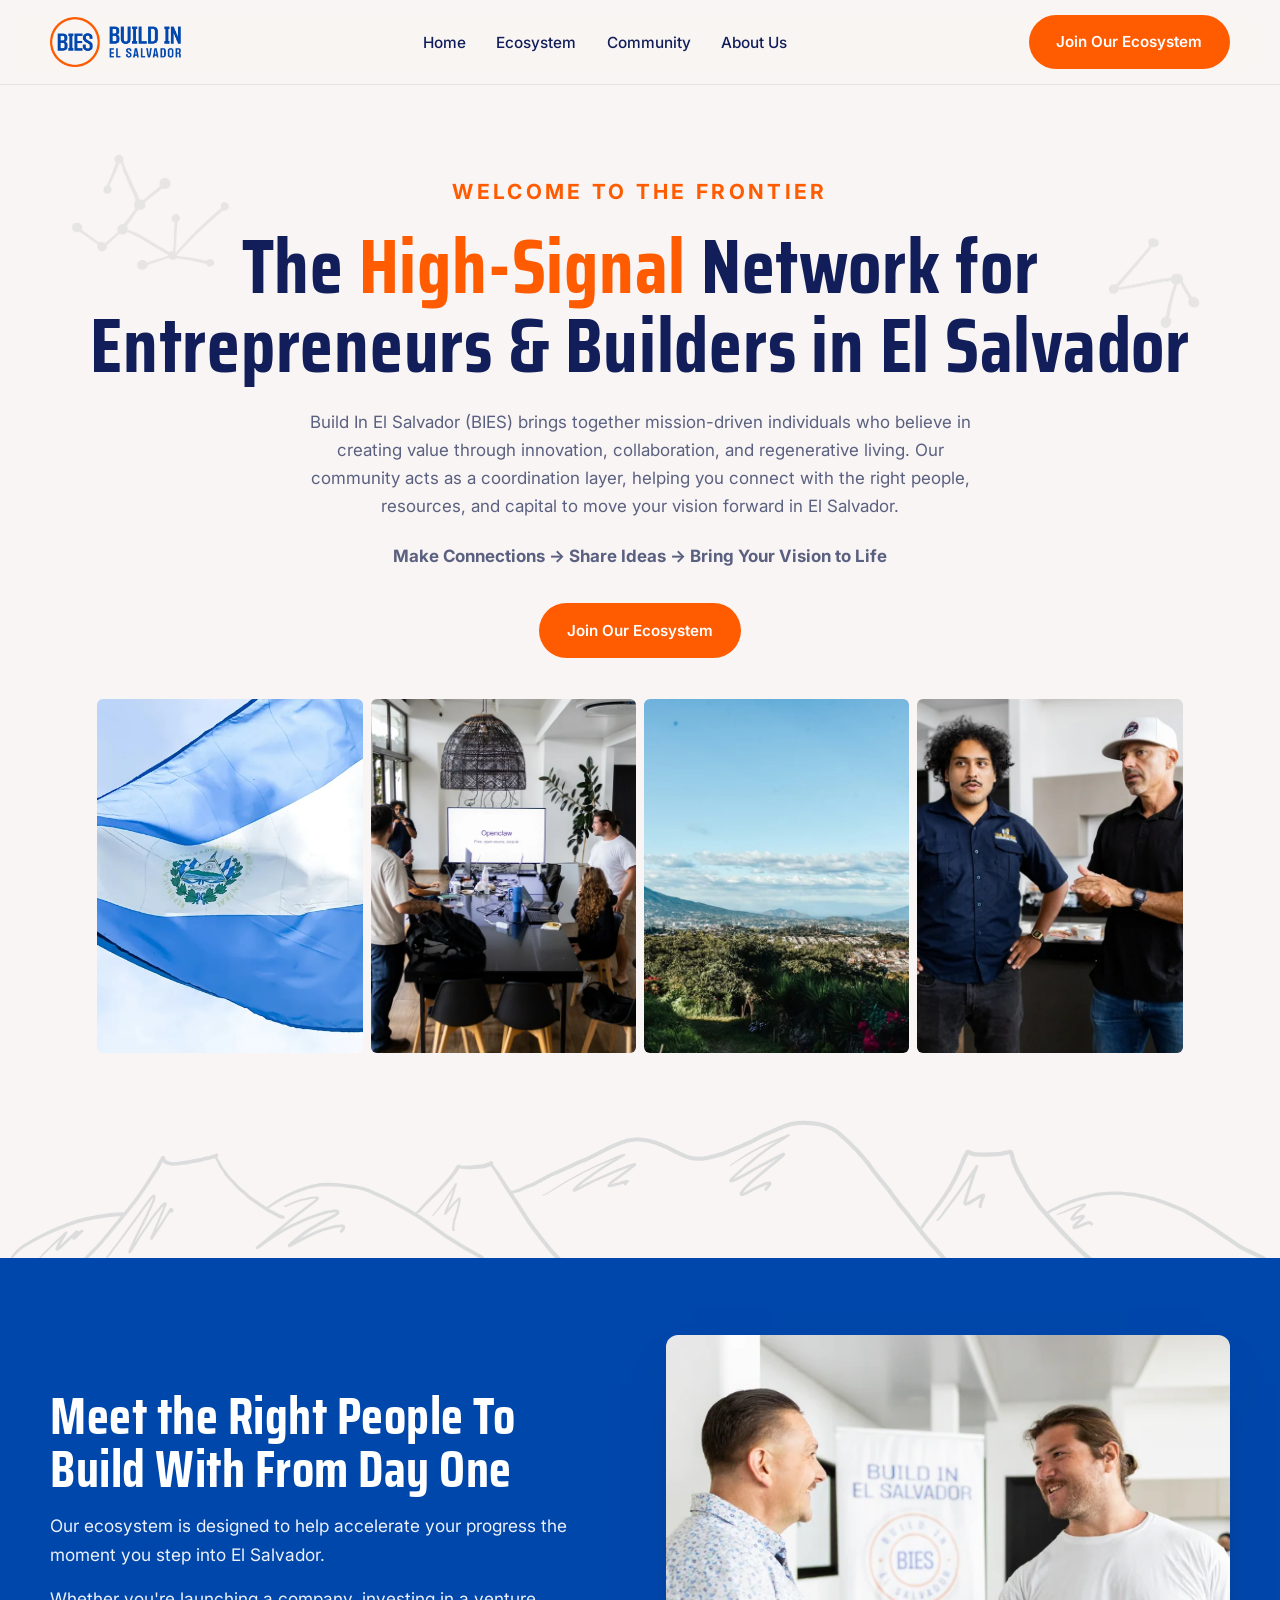
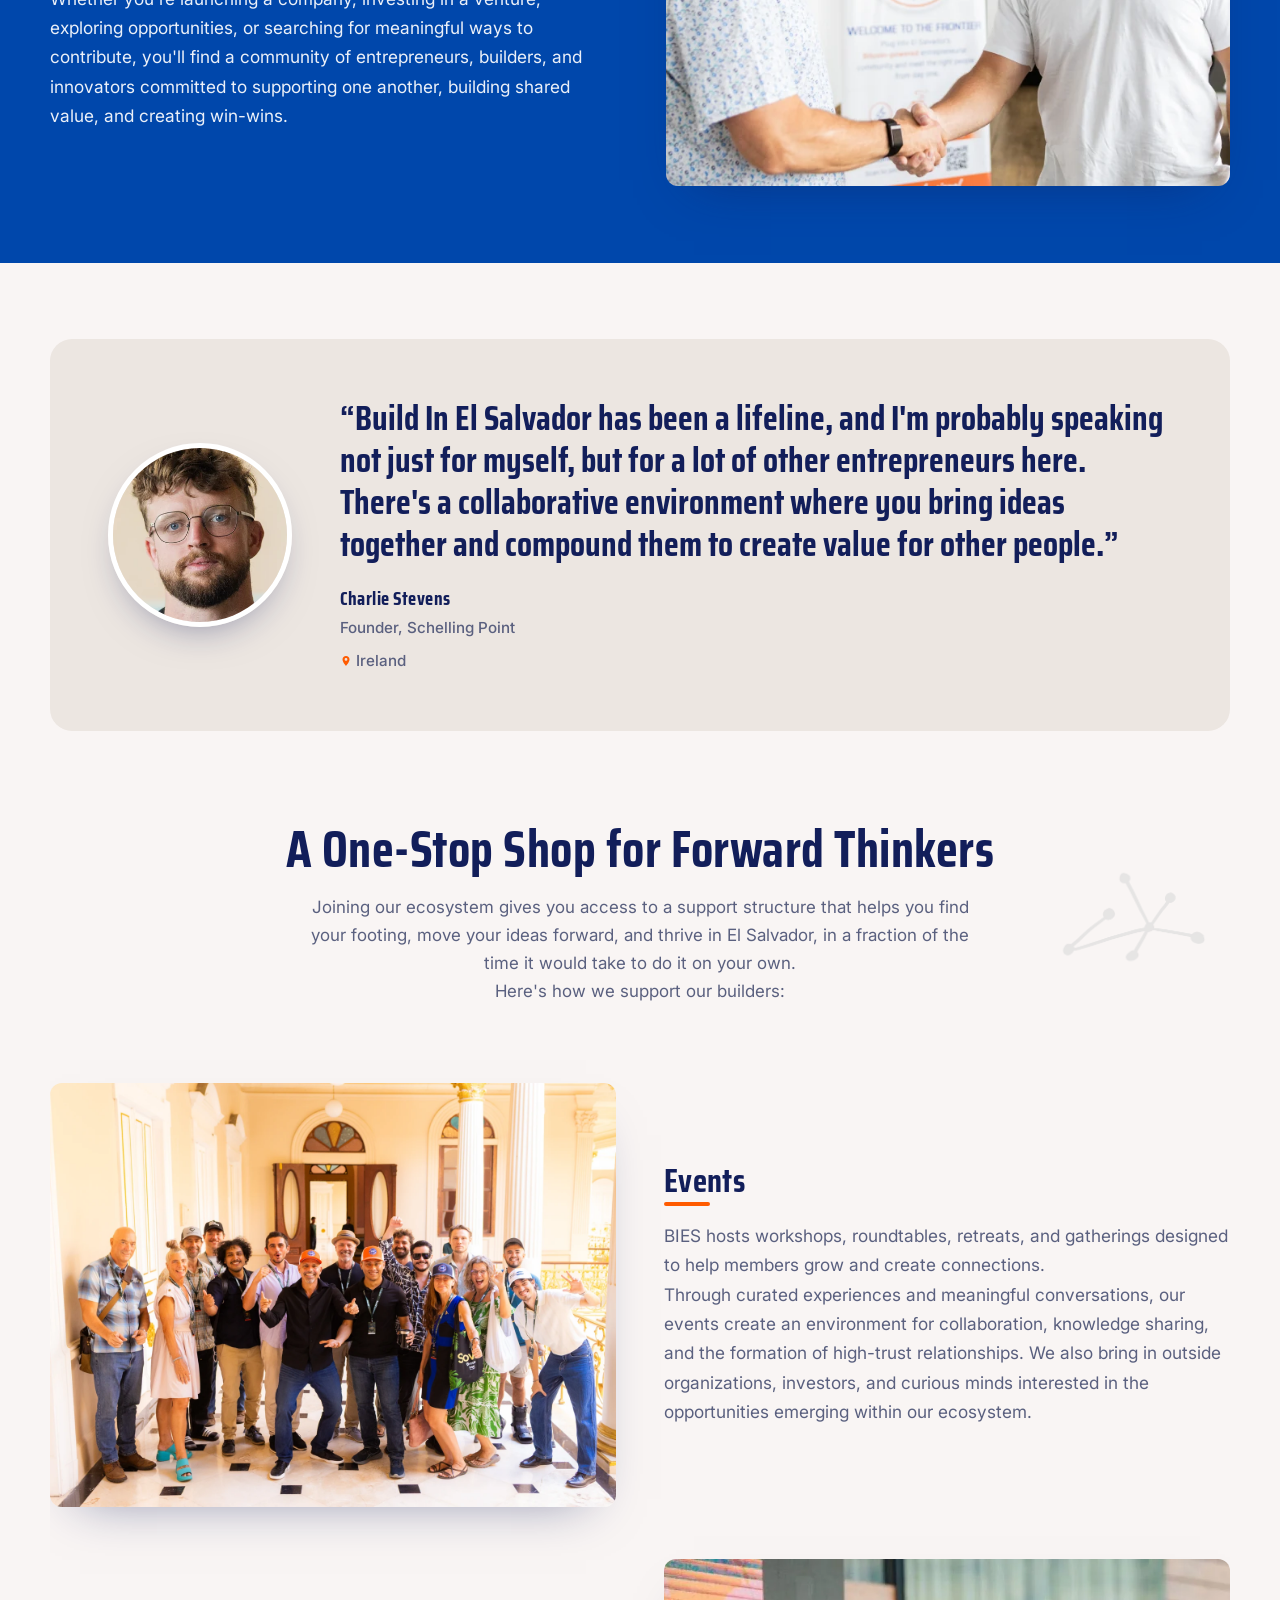
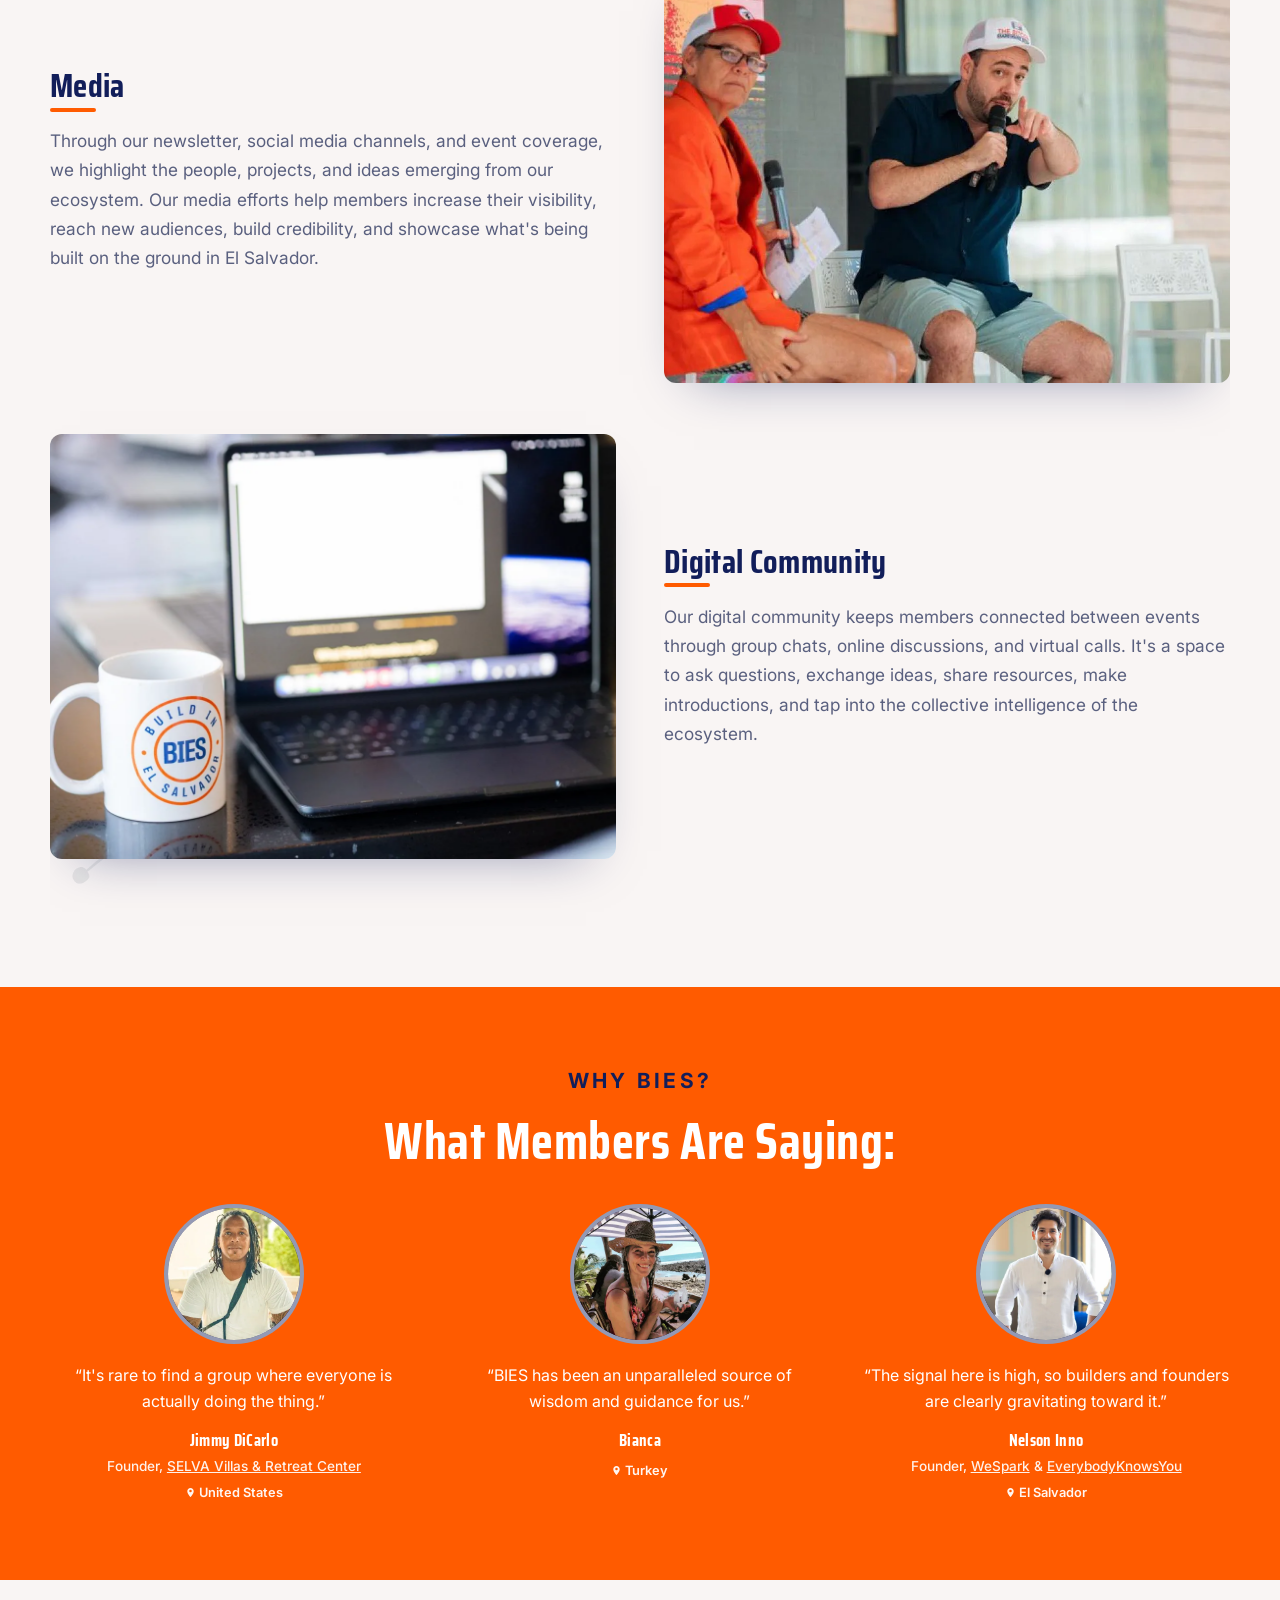
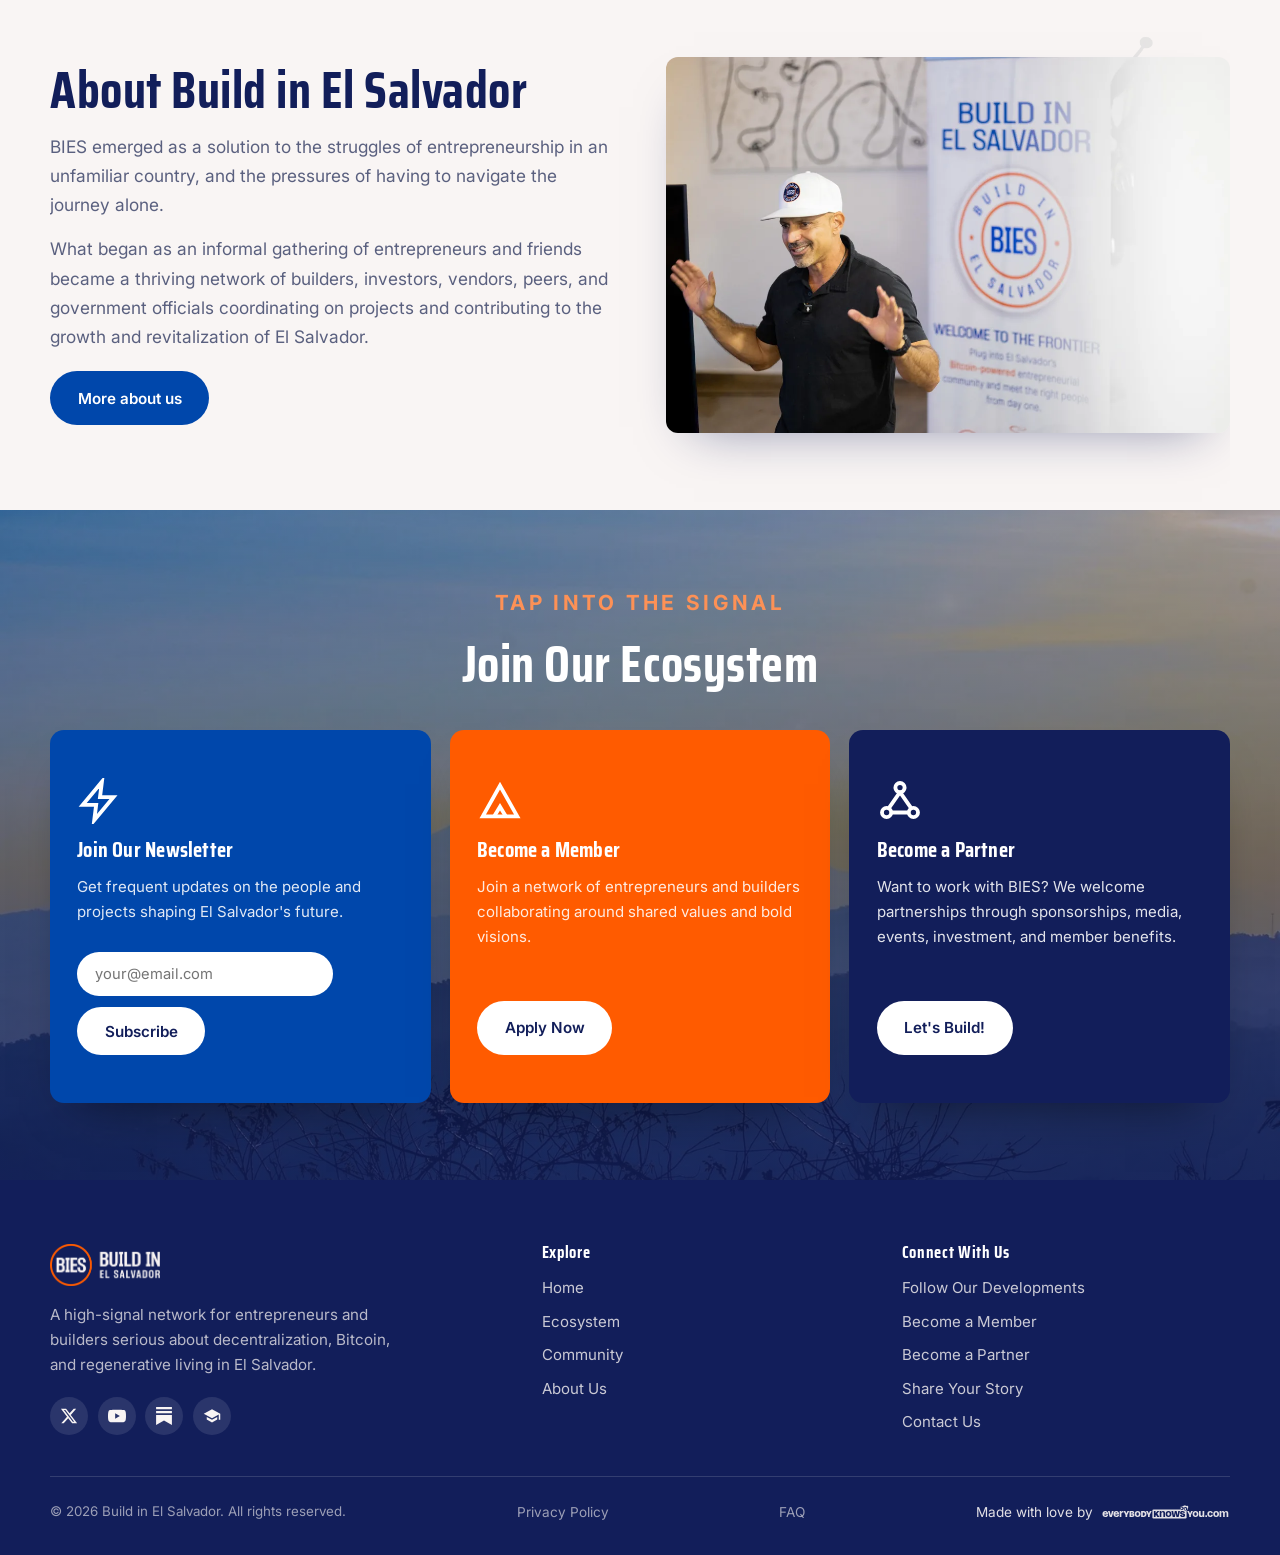
==== index.html @ 03a7ef44 "Home page Events photo -> group.jpg; give membership roundtable its own file and restore events.webp" ====
<!DOCTYPE html>
<html lang="en">
<head>
<meta charset="UTF-8">
<meta name="viewport" content="width=device-width, initial-scale=1.0">
<title>Build in El Salvador | The High-Signal Network for Entrepreneurs &amp; Builders</title>
<meta name="description" content="Looking to build in El Salvador? BIES connects entrepreneurs and builders to the right people, resources, and capital. 220+ members, apply to join.">
<meta name="keywords" content="Build in El Salvador, BIES, El Salvador entrepreneurs, Bitcoin El Salvador, builders network, decentralization, regenerative living, startup community El Salvador, Bitcoin-native network, entrepreneur community">

<link rel="canonical" href="https://buildinelsalvador.com/">
<link rel="alternate" hreflang="en" href="https://buildinelsalvador.com/">
<link rel="alternate" hreflang="x-default" href="https://buildinelsalvador.com/">

<meta property="og:title" content="Build in El Salvador | The High-Signal Network for Entrepreneurs &amp; Builders">
<meta property="og:description" content="Looking to build in El Salvador? BIES connects entrepreneurs and builders to the right people, resources, and capital. 220+ members, apply to join.">
<meta property="og:type" content="website">
<meta property="og:url" content="https://buildinelsalvador.com/">
<meta property="og:image" content="https://buildinelsalvador.com/assets/images/social-share/og-home.jpg">
<meta property="og:image:width" content="1200">
<meta property="og:image:height" content="630">
<meta property="og:site_name" content="Build in El Salvador">
<meta property="og:locale" content="en_US">

<meta name="twitter:card" content="summary_large_image">
<meta name="twitter:title" content="Build in El Salvador | The High-Signal Network for Entrepreneurs &amp; Builders">
<meta name="twitter:description" content="Looking to build in El Salvador? BIES connects entrepreneurs and builders to the right people, resources, and capital. 220+ members, apply to join.">
<meta name="twitter:image" content="https://buildinelsalvador.com/assets/images/social-share/og-home.jpg">

<meta name="robots" content="index, follow, max-image-preview:large, max-snippet:-1, max-video-preview:-1">
<meta name="author" content="Build in El Salvador">
<meta name="theme-color" content="#0047AB">
<meta name="geo.region" content="SV">
<meta name="geo.placename" content="El Salvador">
<meta http-equiv="content-language" content="en">

<link rel="icon" href="/favicon.ico?v=2" sizes="any">
<link rel="icon" type="image/png" sizes="32x32" href="/favicon-32x32.png?v=2">
<link rel="icon" type="image/png" sizes="16x16" href="/favicon-16x16.png?v=2">
<link rel="apple-touch-icon" sizes="180x180" href="/apple-touch-icon.png?v=2">
<link rel="manifest" href="/site.webmanifest?v=2">
<link rel="alternate" type="text/plain" title="llms.txt" href="https://buildinelsalvador.com/llms.txt">

<link rel="preconnect" href="https://fonts.googleapis.com">
<link rel="preconnect" href="https://fonts.gstatic.com" crossorigin>
<link rel="preload" as="style" href="https://fonts.googleapis.com/css2?family=Saira+Condensed:wght@500;600;700&family=Inter:wght@400;500;600;700&display=swap">
<link rel="stylesheet" href="https://fonts.googleapis.com/css2?family=Saira+Condensed:wght@500;600;700&family=Inter:wght@400;500;600;700&display=swap" media="print" onload="this.media='all'">
<noscript><link rel="stylesheet" href="https://fonts.googleapis.com/css2?family=Saira+Condensed:wght@500;600;700&family=Inter:wght@400;500;600;700&display=swap"></noscript>

<link rel="stylesheet" href="assets/css/tokens.css?v=75f3a159">
<link rel="stylesheet" href="assets/css/styles.css?v=75f3a159">
<script type="application/ld+json">{
  "@context": "https://schema.org",
  "@graph": [
    {
      "@type": "Organization",
      "@id": "https://buildinelsalvador.com/#org",
      "name": "Build in El Salvador",
      "alternateName": [
        "BIES"
      ],
      "url": "https://buildinelsalvador.com/",
      "logo": "https://buildinelsalvador.com/assets/images/logos/logo-lockup.webp",
      "image": "https://buildinelsalvador.com/assets/images/social-share/og-home.jpg",
      "slogan": "The high-signal network for entrepreneurs and builders in El Salvador.",
      "description": "Build in El Salvador (BIES), which stands for Building In El Salvador, is a high-signal network and coordination layer that connects entrepreneurs and builders to the right people, resources, and capital so they can take action and move their vision forward from day one in El Salvador. BIES is built for mission-driven entrepreneurs.",
      "foundingDate": "2023",
      "areaServed": [
        "SV"
      ],
      "knowsLanguage": [
        "en"
      ],
      "knowsAbout": [
        "Entrepreneurship",
        "Bitcoin",
        "Decentralization",
        "Regenerative living",
        "Community building",
        "El Salvador"
      ],
      "email": "info@buildinelsalvador.com",
      "founder": {
        "@type": "Person",
        "name": "Michael Ruiz"
      },
      "address": {
        "@type": "PostalAddress",
        "addressCountry": "SV"
      },
      "makesOffer": {
        "@type": "Offer",
        "priceCurrency": "USD",
        "price": "100",
        "url": "https://calendly.com/sovmindset/new-meeting",
        "itemOffered": {
          "@type": "Service",
          "name": "El Salvador business and investment consultancy call",
          "description": "Personalized guidance on doing business, investing, or building in El Salvador, via Zoom or WhatsApp."
        }
      },
      "hasOfferCatalog": {
        "@id": "https://buildinelsalvador.com/#catalog"
      },
      "sameAs": [
        "https://x.com/BuildInES",
        "https://www.youtube.com/@Buildinelsalvador",
        "https://buildinelsalvador.substack.com/",
        "https://www.skool.com/build-in-el-salvador-2170/about",
        "https://app.buildinelsalvador.com/"
      ]
    },
    {
      "@type": [
        "ProfessionalService",
        "LocalBusiness"
      ],
      "@id": "https://buildinelsalvador.com/#service",
      "name": "Build in El Salvador",
      "parentOrganization": {
        "@id": "https://buildinelsalvador.com/#org"
      },
      "description": "A high-signal network and coordination layer for entrepreneurs and builders in El Salvador, connecting members to the people, resources, and capital they need to move their projects forward.",
      "url": "https://buildinelsalvador.com/",
      "image": "https://buildinelsalvador.com/assets/images/social-share/og-home.jpg",
      "logo": "https://buildinelsalvador.com/assets/images/logos/logo-lockup.webp",
      "email": "info@buildinelsalvador.com",
      "address": {
        "@type": "PostalAddress",
        "addressCountry": "SV"
      },
      "areaServed": [
        {
          "@type": "Country",
          "name": "El Salvador"
        }
      ],
      "serviceType": [
        "Entrepreneur network",
        "Community building",
        "Events and workshops",
        "Media and content"
      ],
      "hasOfferCatalog": {
        "@id": "https://buildinelsalvador.com/#catalog"
      }
    },
    {
      "@type": "OfferCatalog",
      "@id": "https://buildinelsalvador.com/#catalog",
      "name": "What BIES offers its members",
      "itemListElement": [
        {
          "@type": "Offer",
          "itemOffered": {
            "@type": "Service",
            "name": "BIES Newsletter",
            "description": "The pulse of the BIES ecosystem: community updates, Builder Spotlight stories, and analysis on what is happening in El Salvador.",
            "provider": {
              "@id": "https://buildinelsalvador.com/#org"
            }
          }
        },
        {
          "@type": "Offer",
          "itemOffered": {
            "@type": "Service",
            "name": "YouTube broadcast",
            "description": "Conversations with the builders, thinkers, and entrepreneurs shaping El Salvador's future.",
            "provider": {
              "@id": "https://buildinelsalvador.com/#org"
            }
          }
        },
        {
          "@type": "Offer",
          "itemOffered": {
            "@type": "Service",
            "name": "Workshops, roundtables, and retreats",
            "description": "In-person events where members meet, exchange ideas, and build high-trust relationships beyond the digital realm.",
            "provider": {
              "@id": "https://buildinelsalvador.com/#org"
            }
          }
        },
        {
          "@type": "Offer",
          "itemOffered": {
            "@type": "Service",
            "name": "Member Chat",
            "description": "A high-signal member chat where builders connect, ask questions, and share first-hand knowledge, on WhatsApp today with self-hosted solutions on the horizon.",
            "provider": {
              "@id": "https://buildinelsalvador.com/#org"
            }
          }
        },
        {
          "@type": "Offer",
          "itemOffered": {
            "@type": "Service",
            "name": "BIES Digital App",
            "description": "The ecosystem custom-built app: a private Nostr relay plus project, events, vendor, and organic farm directories and a bounty board.",
            "provider": {
              "@id": "https://buildinelsalvador.com/#org"
            }
          }
        },
        {
          "@type": "Offer",
          "itemOffered": {
            "@type": "Service",
            "name": "BIES Public Forum",
            "description": "A public forum for long-form discussion and virtual calls, connecting the BIES community in El Salvador with builders abroad.",
            "provider": {
              "@id": "https://buildinelsalvador.com/#org"
            }
          }
        }
      ]
    },
    {
      "@type": "WebSite",
      "@id": "https://buildinelsalvador.com/#website",
      "url": "https://buildinelsalvador.com/",
      "name": "Build in El Salvador",
      "inLanguage": "en",
      "publisher": {
        "@id": "https://buildinelsalvador.com/#org"
      },
      "about": {
        "@id": "https://buildinelsalvador.com/#org"
      }
    }
  ]
}</script>
</head>
<body>
<header class="site-header">
  <nav class="nav wrap" aria-label="Main">
    <a class="brand" href="index.html" aria-label="Build in El Salvador home">
      <img src="assets/images/logos/logo-lockup.webp" alt="Build in El Salvador" width="900" height="343">
    </a>
    <ul class="nav-links"><li><a href="index.html" aria-current="page">Home</a></li><li><a href="membership.html">Ecosystem</a></li><li><a href="stories.html">Community</a></li><li><a href="about.html">About Us</a></li></ul>
    <div class="nav-cta">
      <a class="btn btn-orange" href="#join">Join Our Ecosystem</a>
      <button class="nav-toggle" aria-label="Open menu" aria-expanded="false"><span></span><span></span><span></span></button>
    </div>
  </nav>
</header>

<main>
<section class="hero wrap has-decor reveal">
  <img class="decor hero-volcano" src="assets/images/icons/volcano-landscape.webp" alt="" aria-hidden="true">
  <img class="decor conn conn-a" src="assets/images/icons/connector-1.webp" alt="" aria-hidden="true" style="top:5%;left:1%;width:clamp(120px,14vw,210px)">
  <img class="decor conn conn-b" src="assets/images/icons/connector-4.webp" alt="" aria-hidden="true" style="top:12%;right:1.5%;width:clamp(85px,9vw,140px)">
  <span class="eyebrow">Welcome to the Frontier</span>
  <h1>The <span class="hero-accent">High-Signal</span> Network for Entrepreneurs &amp; Builders in El Salvador</h1>
  <p class="lead">Build In El Salvador (BIES) brings together mission-driven individuals who believe in creating value through innovation, collaboration, and regenerative living. Our community acts as a coordination layer, helping you connect with the right people, resources, and capital to move your vision forward in El Salvador.</p>
  <p class="lead"><strong>Make Connections → Share Ideas → Bring Your Vision to Life</strong></p>
  <div class="cta-row">
    <a class="btn btn-orange" href="#join">Join Our Ecosystem</a>
  </div>
  <div class="photo-strip cols-4">
    <img src="assets/images/hero/strip-flag.webp" alt="The flag of El Salvador" fetchpriority="high">
    <img src="assets/images/hero/strip-meeting.webp" alt="Builders meeting around a table">
    <img src="assets/images/hero/strip-volcano.webp" alt="Volcanic landscape in El Salvador">
    <img src="assets/images/hero/strip-networking.webp" alt="BIES members networking">
  </div>
</section>

<section class="band band-blue">
  <div class="wrap">
  <div class="split media-left reveal">
    <img src="assets/images/gallery/meet-people.webp" alt="Two builders in conversation" loading="lazy">
    <div class="copy">
      <h2>Meet the Right People To Build With From Day One</h2>
      <p>Our ecosystem is designed to help accelerate your progress the moment you step into El Salvador.</p>
      <p>Whether you're launching a company, investing in a venture, exploring opportunities, or searching for meaningful ways to contribute, you'll find a community of entrepreneurs, builders, and innovators committed to supporting one another, building shared value, and creating win-wins.</p>
    </div>
  </div>
  </div>
</section>

<section class="section wrap">
  <figure class="feature-quote reveal">
    <img class="fq-avatar" src="assets/images/testimonials/charlie.webp" alt="Charlie Stevens" loading="lazy">
    <div>
      <blockquote class="fq-quote">&ldquo;Build In El Salvador has been a lifeline, and I'm probably speaking not just for myself, but for a lot of other entrepreneurs here. There's a collaborative environment where you bring ideas together and compound them to create value for other people.&rdquo;</blockquote>
      <div class="fq-who">Charlie Stevens<span>Founder, Schelling Point</span><span class="fq-loc"><svg viewBox="0 0 24 24" width="12" height="12" aria-hidden="true" style="vertical-align:-1px;margin-right:4px;fill:var(--orange)"><path d="M12 2C8 2 5 5 5 9c0 5 7 13 7 13s7-8 7-13c0-4-3-7-7-7zm0 9.5A2.5 2.5 0 1 1 12 6a2.5 2.5 0 0 1 0 5.5z"/></svg>Ireland</span></div>
    </div>
  </figure>
</section>

<section class="section wrap has-decor" style="padding-top:clamp(.5rem,1.5vw,1rem)">
  <img class="decor conn conn-b" src="assets/images/icons/connector-2.webp" alt="" aria-hidden="true" style="top:3%;right:1%;width:clamp(120px,13vw,190px)">
  <img class="decor conn conn-c" src="assets/images/icons/connector-3.webp" alt="" aria-hidden="true" style="bottom:5%;left:1%;width:clamp(90px,10vw,150px)">
  <div class="center" style="max-width:72ch;margin:0 auto clamp(3.5rem,6vw,5rem)">
    <h2 style="margin-bottom:1.1rem">A One-Stop Shop for Forward Thinkers</h2>
    <p class="lead">Joining our ecosystem gives you access to a support structure that helps you find your footing, move your ideas forward, and thrive in El Salvador, in a fraction of the time it would take to do it on your own.</p>
    <p class="lead">Here's how we support our builders:</p>
  </div>
  <div class="feature reveal">
    <img src="assets/images/gallery/group.webp" alt="BIES members together at a gathering in El Salvador" loading="lazy">
    <div class="copy">
      <h3>Events</h3>
      <p>BIES hosts workshops, roundtables, retreats, and gatherings designed to help members grow and create connections.<br>Through curated experiences and meaningful conversations, our events create an environment for collaboration, knowledge sharing, and the formation of high-trust relationships. We also bring in outside organizations, investors, and curious minds interested in the opportunities emerging within our ecosystem.</p>
    </div>
  </div>
  <div class="feature flip reveal">
    <img src="assets/images/gallery/media.webp" alt="BIES members featured in media" loading="lazy">
    <div class="copy">
      <h3>Media</h3>
      <p>Through our newsletter, social media channels, and event coverage, we highlight the people, projects, and ideas emerging from our ecosystem. Our media efforts help members increase their visibility, reach new audiences, build credibility, and showcase what's being built on the ground in El Salvador.</p>
    </div>
  </div>
  <div class="feature reveal">
    <img src="assets/images/gallery/digital-community.webp" alt="A laptop with a BIES mug" loading="lazy">
    <div class="copy">
      <h3>Digital Community</h3>
      <p>Our digital community keeps members connected between events through group chats, online discussions, and virtual calls. It's a space to ask questions, exchange ideas, share resources, make introductions, and tap into the collective intelligence of the ecosystem.</p>
    </div>
  </div>
</section>


<section class="band band-orange testimonials">
  <div class="wrap center">
    <span class="eyebrow on-blue">Why BIES?</span>
    <h2>What Members Are Saying:</h2>
    <div class="grid3">
        <figure class="tcard reveal">
          <img class="avatar" src="assets/images/testimonials/jimmy.webp" alt="Jimmy DiCarlo" loading="lazy" width="140" height="140">
          <blockquote><p>&ldquo;It's rare to find a group where everyone is actually doing the thing.&rdquo;</p></blockquote>
          <figcaption class="who"><b>Jimmy DiCarlo</b><span>Founder, <a href="https://www.instagram.com/escapetoselva/" target="_blank" rel="noopener">SELVA Villas &amp; Retreat Center</a></span><span class="loc"><svg viewBox="0 0 24 24" width="11" height="11" aria-hidden="true" style="vertical-align:-1px;margin-right:3px;fill:currentColor"><path d="M12 2C8 2 5 5 5 9c0 5 7 13 7 13s7-8 7-13c0-4-3-7-7-7zm0 9.5A2.5 2.5 0 1 1 12 6a2.5 2.5 0 0 1 0 5.5z"/></svg>United States</span></figcaption>
        </figure>
        <figure class="tcard reveal">
          <img class="avatar" src="assets/images/testimonials/bianca.webp" alt="Bianca" loading="lazy" width="140" height="140">
          <blockquote><p>&ldquo;BIES has been an unparalleled source of wisdom and guidance for us.&rdquo;</p></blockquote>
          <figcaption class="who"><b>Bianca</b><span class="loc"><svg viewBox="0 0 24 24" width="11" height="11" aria-hidden="true" style="vertical-align:-1px;margin-right:3px;fill:currentColor"><path d="M12 2C8 2 5 5 5 9c0 5 7 13 7 13s7-8 7-13c0-4-3-7-7-7zm0 9.5A2.5 2.5 0 1 1 12 6a2.5 2.5 0 0 1 0 5.5z"/></svg>Turkey</span></figcaption>
        </figure>
        <figure class="tcard reveal">
          <img class="avatar" src="assets/images/testimonials/nelson.webp" alt="Nelson Inno" loading="lazy" width="140" height="140">
          <blockquote><p>&ldquo;The signal here is high, so builders and founders are clearly gravitating toward it.&rdquo;</p></blockquote>
          <figcaption class="who"><b>Nelson Inno</b><span>Founder, <a href="https://wespark.io" target="_blank" rel="noopener">WeSpark</a> &amp; <a href="https://everybodyknowsyou.com" target="_blank" rel="noopener">EverybodyKnowsYou</a></span><span class="loc"><svg viewBox="0 0 24 24" width="11" height="11" aria-hidden="true" style="vertical-align:-1px;margin-right:3px;fill:currentColor"><path d="M12 2C8 2 5 5 5 9c0 5 7 13 7 13s7-8 7-13c0-4-3-7-7-7zm0 9.5A2.5 2.5 0 1 1 12 6a2.5 2.5 0 0 1 0 5.5z"/></svg>El Salvador</span></figcaption>
        </figure></div>
  </div>
</section>


<section class="section wrap has-decor">
  <img class="decor conn conn-a" src="assets/images/icons/connector-4.webp" alt="" aria-hidden="true" style="top:8%;right:1%;width:clamp(100px,11vw,160px)">
  <div class="split reveal">
    <div class="copy">
      <h2>About Build in El Salvador</h2>
      <p>BIES emerged as a solution to the struggles of entrepreneurship in an unfamiliar country, and the pressures of having to navigate the journey alone.</p>
      <p>What began as an informal gathering of entrepreneurs and friends became a thriving network of builders, investors, vendors, peers, and government officials coordinating on projects and contributing to the growth and revitalization of El Salvador.</p>
      <a class="btn btn-blue" href="about.html" style="margin-top:1.2rem">More about us</a>
    </div>
    <img src="assets/images/gallery/founder-home.webp" alt="A BIES builder presenting" loading="lazy">
  </div>
</section>


<section class="signal" id="join">
  <img class="bg" src="assets/images/hero/cta-bg.webp" alt="Volcano at sunset in El Salvador" loading="lazy">
  <div class="inner wrap">
    <span class="eyebrow on-navy">Tap Into the Signal</span>
    <h2>Join Our Ecosystem</h2>
    <div class="cards">
      <div class="scard blue reveal">
        <svg class="ico" viewBox="0 0 24 24" fill="none" stroke="#fff" stroke-width="2" aria-hidden="true"><path d="M13 2 3 14h7l-1 8 10-12h-7l1-8z"/></svg>
        <h3>Join Our Newsletter</h3>
        <p>Get frequent updates on the people and projects shaping El Salvador's future.</p>
        <form class="sub-form" action="https://buildinelsalvador.substack.com/subscribe" method="get" target="_blank" rel="noopener">
          <input type="email" name="email" placeholder="your@email.com" aria-label="Email address" required>
          <button class="btn btn-white" type="submit">Subscribe</button>
        </form>
      </div>
      <div class="scard orange reveal">
        <svg class="ico" viewBox="0 0 24 24" fill="none" stroke="#fff" stroke-width="2" aria-hidden="true"><path d="M3 20 12 4l9 16z"/><path d="M9 20l3-5 3 5"/></svg>
        <h3>Become a Member</h3>
        <p>Join a network of entrepreneurs and builders collaborating around shared values and bold visions.</p>
        <a class="btn btn-white" href="https://tally.so/r/A7O71l" target="_blank" rel="noopener">Apply Now</a>
      </div>
      <div class="scard navy reveal">
        <svg class="ico" viewBox="0 0 24 24" fill="none" stroke="#fff" stroke-width="2" aria-hidden="true"><circle cx="12" cy="5" r="2.4"/><circle cx="5" cy="18" r="2.4"/><circle cx="19" cy="18" r="2.4"/><path d="M12 7.4 6 16M12 7.4 18 16M7.2 18h9.6"/></svg>
        <h3>Become a Partner</h3>
        <p>Want to work with BIES? We welcome partnerships through sponsorships, media, events, investment, and member benefits.</p>
        <a class="btn btn-white" href="https://tally.so/r/vGvXGl" target="_blank" rel="noopener">Let's Build!</a>
      </div>
    </div>
  </div>
</section>

</main>

<footer class="site-footer">
  <div class="wrap">
    <div class="footer-top">
      <div class="fcol">
        <img class="flogo" src="assets/images/logos/logo-lockup-light.webp" alt="Build in El Salvador" width="900" height="343">
        <p>A high-signal network for entrepreneurs and builders serious about decentralization, Bitcoin, and regenerative living in El Salvador.</p>
        <div class="fsocials">
          <a href="https://x.com/BuildInES" target="_blank" rel="noopener" aria-label="X (Twitter)"><svg viewBox="0 0 24 24" fill="currentColor" aria-hidden="true"><path d="M18.244 2.25h3.308l-7.227 8.26 8.502 11.24h-6.66l-5.214-6.817L4.99 21.75H1.68l7.73-8.835L1.254 2.25H8.08l4.713 6.231 5.45-6.231zm-1.161 17.52h1.833L7.084 4.126H5.117z"/></svg></a>
          <a href="https://www.youtube.com/@Buildinelsalvador" target="_blank" rel="noopener" aria-label="YouTube"><svg viewBox="0 0 24 24" fill="currentColor" aria-hidden="true"><path d="M23.498 6.186a3.016 3.016 0 0 0-2.122-2.136C19.505 3.545 12 3.545 12 3.545s-7.505 0-9.377.505A3.017 3.017 0 0 0 .502 6.186C0 8.07 0 12 0 12s0 3.93.502 5.814a3.016 3.016 0 0 0 2.122 2.136c1.871.505 9.376.505 9.376.505s7.505 0 9.377-.505a3.015 3.015 0 0 0 2.122-2.136C24 15.93 24 12 24 12s0-3.93-.502-5.814zM9.545 15.568V8.432L15.818 12l-6.273 3.568z"/></svg></a>
          <a href="https://buildinelsalvador.substack.com/" target="_blank" rel="noopener" aria-label="Substack"><svg viewBox="0 0 24 24" fill="currentColor" aria-hidden="true"><path d="M22.539 8.242H1.46V5.406h21.08v2.836zM1.46 10.812V24L12 18.11 22.54 24V10.812H1.46zM22.54 0H1.46v2.836h21.08V0z"/></svg></a>
          <a href="https://www.skool.com/build-in-el-salvador-2170/about" target="_blank" rel="noopener" aria-label="Skool"><svg viewBox="0 0 24 24" fill="currentColor" aria-hidden="true"><path d="M12 3 1 9l11 6 9-4.91V17h2V9L12 3zM5 13.18v3.5L12 20.5l7-3.82v-3.5l-7 3.82-7-3.82z"/></svg></a>
        </div>
      </div>
      <div class="fcol">
        <h4>Explore</h4>
        <a href="index.html">Home</a>
        <a href="membership.html">Ecosystem</a>
        <a href="stories.html">Community</a>
        <a href="about.html">About Us</a>
      </div>
      <div class="fcol">
        <h4>Connect With Us</h4>
        <a href="https://buildinelsalvador.substack.com/" target="_blank" rel="noopener">Follow Our Developments</a>
        <a href="https://tally.so/r/A7O71l" target="_blank" rel="noopener">Become a Member</a>
        <a href="https://tally.so/r/vGvXGl" target="_blank" rel="noopener">Become a Partner</a>
        <a href="https://tally.so/r/VLBpJJ" target="_blank" rel="noopener">Share Your Story</a>
        <a href="mailto:info@buildinelsalvador.com">Contact Us</a>
      </div>
    </div>
    <div class="footer-bottom">
      <small>&copy; 2026 Build in El Salvador. All rights reserved.</small>
      <a class="fprivacy" href="privacy.html">Privacy Policy</a>
      <a class="fprivacy" href="faq.html">FAQ</a>
      <a class="eky-credit" href="https://everybodyknowsyou.com" target="_blank" rel="noopener" aria-label="Made with love by everybodyknowsyou.com">
        <span class="eky-credit__text">Made with love by</span>
        <svg role="img" aria-label="everybodyknowsyou.com" id="Layer_1" data-name="Layer 1" xmlns="http://www.w3.org/2000/svg" viewBox="0 0 1296.95 160.34">
  <defs>
    <style>
            .cls-1 { fill: var(--eky-bg, #ffffff); }
      .cls-2 { fill: var(--eky-fg, currentColor); }
    </style>
  </defs>
  <g>
    <g>
      <g>
        <rect class="cls-2" x="515.16" y="55.21" width="342.62" height="90.52" rx="12" ry="12"/>
        <path class="cls-1" d="M530.13,71.12h16.6v15.46l-.24,6.96h.32l3.32-4.61,15.14-17.81h19.83l-22.02,25.02,22.18,33.68h-19.92l-13.76-20.73-4.86,5.34v15.38h-16.6v-58.69Z"/>
        <path class="cls-1" d="M604.13,71.12v8.01h.32c4.53-6.23,10.53-9.23,18.54-9.23,12.47,0,18.94,7.29,18.94,22.02v37.89h-16.6v-35.3c0-7.69-2.75-10.85-8.58-10.85-7.21,0-11.82,4.7-11.82,12.14v34h-16.6v-58.69h15.79Z"/>
        <path class="cls-1" d="M647.37,100.43c0-17.57,11.09-30.52,29.31-30.52s29.31,12.95,29.31,30.52-11.09,30.6-29.31,30.6-29.31-13.03-29.31-30.6ZM688.66,100.43c0-9.8-3.81-17.16-11.98-17.16s-11.98,7.37-11.98,17.16,3.81,17.24,11.98,17.24,11.98-7.45,11.98-17.24Z"/>
        <path class="cls-1" d="M705.66,71.12h17.57l6.64,35.62c.41,2.02.73,4.86,1.14,6.88h.32l1.21-6.88,6.88-35.62h18.54l7.45,35.62,1.29,6.88h.32l1.05-6.88,5.99-35.62h17.24l-13.28,58.69h-21.53l-6.64-32.38-1.29-6.88h-.32l-1.21,6.88-6.56,32.38h-21.45l-13.36-58.69Z"/>
        <path class="cls-1" d="M791.81,110.79l17-.08c.57,4.78,3.72,7.53,9.31,7.53,4.61,0,7.85-1.7,7.85-5.26,0-2.67-1.78-4.37-5.59-5.26l-14.09-3.24c-8.98-2.02-13.84-7.77-13.84-16.27,0-11.5,8.99-18.3,24.69-18.3,14.65,0,23.56,6.96,23.8,18.05h-17c-.49-3.32-2.67-5.67-7.69-5.67-4.37,0-7.21,1.54-7.21,4.61,0,2.43,1.7,3.81,5.59,4.7l14.09,3.24c9.23,2.1,14.09,8.18,14.09,16.84,0,12.71-10.28,19.35-24.77,19.35-16.19,0-25.99-7.77-26.23-20.24Z"/>
      </g>
      <g>
        <path class="cls-2" d="M918.06,100.39c0-17.57,11.09-30.52,29.31-30.52s29.31,12.95,29.31,30.52-11.09,30.6-29.31,30.6-29.31-13.03-29.31-30.6ZM959.34,100.39c0-9.8-3.81-17.16-11.98-17.16s-11.98,7.37-11.98,17.16,3.81,17.24,11.98,17.24,11.98-7.45,11.98-17.24Z"/>
        <path class="cls-2" d="M1018.85,129.78v-7.85h-.32c-4.61,6.15-10.52,9.07-17.89,9.07-11.98,0-18.46-7.29-18.46-21.94v-37.97h16.6v35.38c0,7.69,2.83,10.77,8.18,10.77,6.56,0,11.09-4.61,11.09-12.63v-33.52h16.6v58.69h-15.79Z"/>
        <path class="cls-2" d="M884.01,109.52l-20.4-38.4h17.84l8.26,17.75c.99,2.06,1.9,4.96,2.89,7.02h.33c.91-2.06,1.82-4.96,2.72-7.02l7.85-17.75h17.51l-20.07,38.57v21.31h-16.93v-21.47Z"/>
      </g>
      <g>
        <path class="cls-2" d="M14.66,100.39c0-17.97,10.85-30.52,29.55-30.52s28.01,12.47,27.36,34.41h-39.35c.89,8.91,4.53,14.01,11.66,14.01,5.67,0,9.31-3,10.44-8.5h16.76c-2.19,13.28-12.31,21.21-26.88,21.21-18.7,0-29.55-12.63-29.55-30.6ZM54.58,92.54c-1.05-6.56-4.78-9.96-10.36-9.96s-9.8,3.64-11.42,9.96h21.78Z"/>
        <path class="cls-2" d="M69.8,71.09h17.49l9.47,35.62c.57,2.02,1.05,4.86,1.62,6.88h.32l1.54-6.88,8.99-35.62h17.16l-17.81,58.69h-21.13l-17.65-58.69Z"/>
        <path class="cls-2" d="M124.69,100.39c0-17.97,10.85-30.52,29.55-30.52s28.01,12.47,27.36,34.41h-39.35c.89,8.91,4.53,14.01,11.66,14.01,5.67,0,9.31-3,10.44-8.5h16.76c-2.19,13.28-12.31,21.21-26.88,21.21-18.7,0-29.55-12.63-29.55-30.6ZM164.61,92.54c-1.05-6.56-4.78-9.96-10.36-9.96s-9.8,3.64-11.42,9.96h21.78Z"/>
        <path class="cls-2" d="M187.44,71.09h15.46v9.47h.32c3.64-7.37,8.74-10.69,15.71-10.69,1.86,0,3.56.24,5.1.81v15.79h-.32c-1.7-.49-3.24-.73-5.18-.73-9.15,0-14.49,5.42-14.49,16.11v27.93h-16.6v-58.69Z"/>
        <path class="cls-2" d="M285.57,71.09h26.15c13.52,0,20.97,5.42,20.97,14.82,0,6.15-3.08,10.36-9.96,12.39v.32c8.02,1.46,12.23,6.23,12.23,13.84,0,10.52-8.42,17.33-21.7,17.33h-27.69v-58.69ZM316.66,88.82c0-3.64-2.02-5.18-6.56-5.18h-7.93v10.77h7.93c4.37,0,6.56-1.86,6.56-5.59ZM318.6,111.24c0-3.81-2.27-5.99-6.88-5.99h-9.55v11.98h9.63c4.45,0,6.8-2.19,6.8-5.99Z"/>
        <path class="cls-2" d="M337.95,100.39c0-17.57,11.09-30.52,29.31-30.52s29.31,12.95,29.31,30.52-11.09,30.6-29.31,30.6-29.31-13.03-29.31-30.6ZM379.24,100.39c0-9.8-3.8-17.16-11.98-17.16s-11.98,7.37-11.98,17.16,3.8,17.24,11.98,17.24,11.98-7.45,11.98-17.24Z"/>
        <path class="cls-2" d="M402.08,71.09h24.13c18.62,0,29.63,10.36,29.63,29.31s-11.01,29.39-29.63,29.39h-24.13v-58.69ZM438.99,100.39c0-10.77-5.83-16.19-13.36-16.19h-6.96v32.46h6.96c7.53,0,13.36-5.51,13.36-16.27Z"/>
        <path class="cls-2" d="M471.04,109.52l-20.4-38.4h17.84l8.26,17.75c.99,2.06,1.9,4.96,2.89,7.02h.33c.91-2.06,1.82-4.96,2.72-7.02l7.85-17.75h17.51l-20.07,38.57v21.31h-16.93v-21.47Z"/>
        <path class="cls-2" d="M245.89,109.52l-20.4-38.4h17.84l8.26,17.75c.99,2.06,1.9,4.96,2.89,7.02h.33c.91-2.06,1.82-4.96,2.72-7.02l7.85-17.75h17.51l-20.07,38.57v21.31h-16.93v-21.47Z"/>
      </g>
    </g>
    <g>
      <g>
        <path class="cls-2" d="M837.89,14.05c5.42-1.65,11.14.47,13.85,5.48.39.72,1.1,1.2,1.88,1.34.7.12,1.52-.2,2.16-.74,4.05-3.38,9.74-3.68,14.06-.7,4.24,2.92,5.92,8.22,4.35,13.25l-6.96,22.26c-2.45,8.46-9.67,14.45-18.27,15.02-8.94.6-17.2-4.68-20.36-13.03-.17-.45-.5-.62-.88-.67s-.66.09-.98.46c-5.78,6.49-15.01,8.59-23.07,5.2-7.59-3.19-12.57-10.83-12.37-19.15.21-8.44,5.67-16.24,13.97-18.77l32.61-9.94ZM844.69,65.73c8.85,1.59,17.31-4.28,18.9-13.13,1.59-8.85-4.28-17.31-13.13-18.9-8.85-1.59-17.31,4.28-18.9,13.13s4.28,17.31,13.13,18.9ZM808.72,59.25c8.85,1.59,17.31-4.28,18.9-13.13,1.59-8.85-4.28-17.31-13.13-18.9-8.85-1.59-17.31,4.28-18.9,13.13-1.59,8.85,4.28,17.31,13.13,18.9Z"/>
        <g>
          <path class="cls-1" d="M850.46,33.7c8.85,1.59,14.72,10.06,13.13,18.9-1.59,8.85-10.06,14.72-18.9,13.13-8.85-1.59-14.72-10.06-13.13-18.9s10.06-14.72,18.9-13.13Z"/>
          <path class="cls-1" d="M814.49,27.22c8.85,1.59,14.72,10.06,13.13,18.9-1.59,8.85-10.06,14.72-18.9,13.13-8.85-1.59-14.72-10.06-13.13-18.9,1.59-8.85,10.06-14.72,18.9-13.13Z"/>
        </g>
      </g>
      <g>
        <g>
          <path class="cls-2" d="M847.57,56.91c-.06-.86-.28-1.56-.42-2.47.64.65,1.19,1.16,1.91,1.66,1.12.79,2.71.42,3.44-.7.73-1.11.45-2.64-.68-3.44-.71-.5-1.52-.66-2.4-1.05,1.54-.53,3.13-1,3.41-2.57.17-.93-.14-1.9-.84-2.43-1.03-.79-2.26-.75-3.22.02-.58.46-1.06.91-1.67,1.49.18-.89.4-1.63.45-2.5.09-1.44-1.09-2.58-2.46-2.58s-2.55,1.17-2.48,2.62c.04.85.33,1.53.43,2.46-.47-.54-.95-.89-1.43-1.33-1.13-1.04-2.8-.99-3.77.19-.91,1.1-.66,2.87.58,3.67.72.46,1.49.65,2.34.99-.88.38-1.73.56-2.45,1.09-1.21.89-1.32,2.65-.36,3.69,1.04,1.12,2.62,1.06,3.73.03l1.46-1.34c-.23.92-.51,1.75-.51,2.68,0,1.41,1.2,2.5,2.56,2.45s2.46-1.22,2.37-2.6Z"/>
          <path class="cls-2" d="M847.57,56.91c.09,1.38-1.03,2.55-2.37,2.6s-2.56-1.05-2.56-2.45c0-.94.27-1.76.51-2.68l-1.46,1.34c-1.12,1.03-2.7,1.09-3.73-.03-.96-1.04-.84-2.8.36-3.69.71-.53,1.56-.71,2.45-1.09-.85-.34-1.62-.53-2.34-.99-1.24-.79-1.49-2.57-.58-3.67.97-1.17,2.64-1.23,3.77-.19.48.45.96.79,1.43,1.33-.1-.93-.38-1.61-.43-2.46-.07-1.44,1.07-2.62,2.48-2.62s2.55,1.14,2.46,2.58c-.05.87-.27,1.6-.45,2.5.61-.58,1.09-1.03,1.67-1.49.96-.77,2.19-.81,3.22-.02.7.54,1,1.5.84,2.43-.28,1.57-1.87,2.04-3.41,2.57.88.39,1.69.54,2.4,1.05,1.13.8,1.41,2.33.68,3.44-.73,1.11-2.32,1.48-3.44.7-.72-.5-1.27-1.01-1.91-1.66.14.92.37,1.62.42,2.47Z"/>
        </g>
        <g>
          <path class="cls-2" d="M810.13,50.42c.09-1.04-.23-1.92-.46-2.9.76.65,1.37,1.38,2.24,1.82,1.23.63,2.73.08,3.32-1.08s.21-2.6-.95-3.29c-.73-.43-1.51-.63-2.28-.94.71-.21,1.29-.46,1.92-.73,1.42-.61,1.98-2.23,1.25-3.55s-2.48-1.69-3.67-.79c-.67.5-1.22,1.01-1.84,1.61.23-1.08.58-2.02.43-3.07-.18-1.23-1.33-2.03-2.49-2.01s-2.27.88-2.4,2.1c-.11,1.04.22,1.91.45,2.98-.52-.57-1.04-.93-1.58-1.42-1.11-1-2.86-.89-3.77.32s-.53,2.95.79,3.67c.74.41,1.47.63,2.23.89-.85.33-1.63.52-2.35.98-1.23.78-1.49,2.47-.66,3.57s2.46,1.35,3.58.48c.64-.49,1.17-.96,1.77-1.57-.22,1.07-.56,1.95-.45,2.98.14,1.28,1.29,2.13,2.5,2.11s2.29-.84,2.41-2.17Z"/>
          <path class="cls-2" d="M810.13,50.42c-.12,1.32-1.24,2.14-2.41,2.17s-2.36-.83-2.5-2.11c-.11-1.03.23-1.91.45-2.98-.6.61-1.13,1.08-1.77,1.57-1.12.87-2.73.66-3.58-.48s-.57-2.79.66-3.57c.72-.46,1.5-.64,2.35-.98-.77-.26-1.49-.48-2.23-.89-1.32-.73-1.68-2.5-.79-3.67s2.66-1.32,3.77-.32c.54.49,1.06.85,1.58,1.42-.23-1.07-.56-1.94-.45-2.98.13-1.22,1.24-2.08,2.4-2.1s2.31.78,2.49,2.01c.15,1.05-.2,1.99-.43,3.07.62-.6,1.17-1.1,1.84-1.61,1.2-.9,2.97-.5,3.67.79s.17,2.93-1.25,3.55c-.63.27-1.21.52-1.92.73.77.32,1.55.51,2.28.94,1.16.68,1.53,2.13.95,3.29s-2.09,1.71-3.32,1.08c-.87-.44-1.48-1.17-2.24-1.82.23.98.55,1.86.46,2.9Z"/>
        </g>
      </g>
    </g>
  </g>
  <g fill="var(--eky-fg, currentColor)">
    <path d="M1046.08,112.99h15.96v16.61h-15.96v-16.61Z"/>
    <path d="M1065.91,100.33c0-17.49,11.29-30.39,29.1-30.39,13.79,0,25.15,8.06,26.36,22.41h-16.85c-.56-5.8-4.03-9.11-9.43-9.11-8.06,0-11.93,7.42-11.93,17.09s3.79,17.17,11.85,17.17c5.4,0,8.95-3.3,9.67-9.67h16.85c-1.13,14.91-12.66,22.97-26.52,22.97-18.14,0-29.1-12.98-29.1-30.47Z"/>
    <path d="M1124.75,100.33c0-17.49,11.04-30.39,29.18-30.39s29.18,12.9,29.18,30.39-11.04,30.47-29.18,30.47-29.18-12.98-29.18-30.47ZM1165.86,100.33c0-9.75-3.79-17.09-11.93-17.09s-11.93,7.33-11.93,17.09,3.79,17.17,11.93,17.17,11.93-7.42,11.93-17.17Z"/>
    <path d="M1204.31,71.15v7.98h.32c4.43-5.97,10.64-9.19,17.9-9.19s12.41,3.14,15.4,9.19h.32c4.92-6.21,10.72-9.19,17.9-9.19,12.58,0,19.27,8.71,19.27,22.81v36.84h-16.53v-34.26c0-7.66-2.34-11.69-8.06-11.69-6.53,0-10.56,5-10.56,12.9v33.05h-16.53v-34.34c0-7.58-2.42-11.61-8.14-11.61-6.61,0-10.48,5.24-10.48,12.9v33.05h-16.53v-58.44h15.72Z"/>
  </g>
</svg>
      </a>
    </div>
  </div>
  <script src="assets/js/main.js?v=75f3a159" defer></script>
</body>
</html>
---- assets/css/tokens.css ----
/* tokens.css — COLORS + FONTS only. The single source of truth.
   Edit this one file to re-skin the whole site.
   Brand: Build in El Salvador (BIES). Palette + type from the official brand guidelines. */
:root{
  /* ---- Primary brand palette ---- */
  --cobalt:       #0047AB;   /* Cobalt Blue  — primary accent, blue bands, links */
  --orange:       #FF5B00;   /* Blaze Orange — primary accent, buttons, orange bands */
  --snow:         #F9F5F4;   /* Snow         — page background */
  --navy:         #121E5A;   /* Deep Navy    — body text, dark bands, footer */

  /* ---- Orange scale ---- */
  --orange-400:   #FE6B19;
  --orange-300:   #FE7E38;
  --orange-200:   #FD9156;
  --orange-100:   #FCA474;
  --orange-90:    #FCB892;
  --orange-80:    #FBCAB0;
  --orange-70:    #FADBCB;
  --orange-60:    #FAE8E0;

  /* ---- Cobalt scale ---- */
  --blue-100:     #053D97;
  --blue-200:     #093383;
  --blue-300:     #0E286E;

  /* ---- Semantic roles ---- */
  --bg:        var(--snow);
  --ink:       var(--navy);
  --accent:    var(--orange);     /* primary CTA / buttons */
  --accent-2:  var(--cobalt);     /* secondary accent */
  --muted:     #5A607F;           /* secondary text (navy-tinted grey) */
  --surface:   #FFFFFF;           /* cards / panels */
  --line:      #E6E2E0;           /* hairlines */
  --panel:     #ECE6E1;           /* highlighted gray section background */

  /* ---- Footer credit colors (read by the EKY credit logo) ---- */
  --footer-bg: var(--navy);
  --footer-fg: var(--snow);

  /* ---- Fonts ----
     Display: PP Formula Narrow (Bold) is the brand typeface (commercial/licensed).
     Saira Condensed is used here as the closest free Google-Fonts stand-in until the
     licensed PP Formula Narrow files are dropped into /assets/fonts/.
     Body: Inter (matches the brand spec exactly). */
  --font-display: 'Saira Condensed', 'PP Formula Narrow', 'Arial Narrow', system-ui, sans-serif;
  --font-body:    'Inter', system-ui, -apple-system, sans-serif;

  /* ---- Layout ---- */
  --max: 1180px;
}
---- assets/css/styles.css ----
/* styles.css — references tokens.css. No raw hex values here. */

/* ---------- Reset & base ---------- */
*{margin:0;padding:0;box-sizing:border-box}
html{scroll-behavior:smooth;overflow-x:clip}
body{overflow-x:clip}
body{
  font-family:var(--font-body);
  color:var(--ink);
  background:var(--bg);
  line-height:1.65;
  -webkit-font-smoothing:antialiased;
  text-rendering:optimizeLegibility;
}
img{max-width:100%;display:block}
a{color:var(--accent-2);text-decoration:none}
a:hover{text-decoration:underline}

h1,h2,h3,h4{font-family:var(--font-display);line-height:1.04;font-weight:700;letter-spacing:.01em}
h1{font-size:clamp(2.6rem,6vw,4.8rem)}
h2{font-size:clamp(2rem,4vw,3.2rem)}
h3{font-size:clamp(1.3rem,2vw,1.7rem)}

.wrap{width:min(100% - clamp(2.4rem,8vw,6rem), var(--max));margin-inline:auto}
section{position:relative}

/* ---------- Eyebrow / labels ---------- */
.eyebrow{
  font-family:var(--font-body);
  font-weight:700;letter-spacing:.16em;text-transform:uppercase;
  font-size:clamp(1rem,2.2vw,1.3rem);color:var(--orange);
  display:block;margin-bottom:1.1rem;
}
.eyebrow.on-blue,.eyebrow.on-navy{color:var(--orange-200)}
.band-orange .eyebrow{color:var(--navy)}
.band-blue .eyebrow,.band-navy .eyebrow{color:var(--orange-200)}
.center{text-align:center}
.lead{font-size:1.06rem;color:var(--muted);max-width:62ch}
.center .lead{margin-left:auto;margin-right:auto}

/* ---------- Buttons ---------- */
.btn{
  display:inline-block;font-family:var(--font-body);font-weight:600;
  font-size:.95rem;padding:.8rem 1.6rem;border-radius:999px;
  border:2px solid transparent;cursor:pointer;transition:transform .15s ease,box-shadow .2s ease,background .2s ease;
  text-decoration:none;
}
.btn:hover{text-decoration:none;transform:translateY(-2px)}
.btn-orange{background:var(--orange);color:#fff}
.btn-orange:hover{background:var(--orange-400);box-shadow:0 8px 22px -8px rgba(255,91,0,.6)}
.btn-blue{background:var(--cobalt);color:#fff}
.btn-blue:hover{background:var(--blue-100);box-shadow:0 8px 22px -8px rgba(0,71,171,.55)}
.btn-navy{background:var(--navy);color:#fff}
.btn-navy:hover{background:var(--blue-300)}
.btn-ghost{background:transparent;border-color:currentColor;color:var(--navy)}
.btn-ghost:hover{background:var(--navy);color:#fff}
.btn-white{background:#fff;color:var(--navy)}
.btn-white:hover{background:var(--snow)}

/* ---------- Header / nav ---------- */
.site-header{
  position:sticky;top:0;z-index:50;background:rgba(249,245,244,.92);
  backdrop-filter:saturate(140%) blur(8px);border-bottom:1px solid var(--line);
}
.nav{display:flex;align-items:center;justify-content:space-between;gap:1rem;height:84px}
.brand img{height:50px;width:auto}
.nav-links{display:flex;align-items:center;gap:1.9rem;list-style:none}
.nav-links a{color:var(--navy);font-weight:500;font-size:.96rem}
.nav-links a:hover{color:var(--orange);text-decoration:none}
.nav-cta{display:flex;align-items:center;gap:.8rem}
.nav-toggle{display:none;background:none;border:0;cursor:pointer;padding:.4rem}
.nav-toggle span{display:block;width:24px;height:2px;background:var(--navy);margin:5px 0;transition:.25s}

/* ---------- Hero ---------- */
.hero{padding:clamp(3.2rem,7vw,5.6rem) 0 2.4rem;text-align:center}
.hero:has(.hero-volcano){padding-bottom:clamp(7rem,12vw,14rem)}
.hero h1{max-width:none;margin:0 auto .2em}
.hero .lead{margin:1.4rem auto 0}
.hero .cta-row{margin-top:2rem;display:flex;gap:.9rem;justify-content:center;flex-wrap:wrap}
.hero-accent{color:var(--orange)}

/* ---------- Photo strip ---------- */
.photo-strip{display:grid;grid-template-columns:repeat(5,1fr);gap:.5rem;margin-top:2.6rem;margin-bottom:clamp(2rem,4vw,3.5rem);max-width:92%;margin-left:auto;margin-right:auto}
.photo-strip img{aspect-ratio:3/4;object-fit:cover;width:100%;height:100%;border-radius:6px}
.photo-strip.cols-4{grid-template-columns:repeat(4,1fr)}
.photo-strip.cols-3{grid-template-columns:repeat(3,1fr)}

/* ---------- Generic section spacing ---------- */
.section{padding:clamp(3rem,6vw,5rem) 0}
.section-tight{padding:clamp(2rem,4vw,3rem) 0}
.q-tight{padding-top:2rem;padding-bottom:2rem}
@media(min-width:681px){.q-tight{padding-top:.6rem;padding-bottom:.6rem}}
.has-decor{position:relative;overflow:hidden}
.has-decor>*:not(.decor){position:relative;z-index:1}
.decor{position:absolute;pointer-events:none;z-index:0;user-select:none}
.decor-ring{width:clamp(150px,24vw,320px);opacity:.9}
.decor-ring-sm{width:clamp(80px,12vw,160px);opacity:.9}
.decor-blc{bottom:6%;left:0;top:auto;right:auto}
.decor-ico{width:clamp(48px,7vw,84px);opacity:.5}
.decor-tr{top:-46px;right:-56px}
.decor-bl{bottom:-54px;left:-60px}
.decor-tl{top:-34px;left:-46px}
.decor-br{bottom:-44px;right:-54px}
/* ---- Floating connector decorations (white sections only) ---- */
.conn{opacity:.16}
.hero-volcano{left:0;right:0;bottom:1rem;top:auto;width:100%;height:clamp(60px,8vw,100px);object-fit:contain;object-position:bottom;opacity:.25}
.hero.has-decor{overflow:visible}
.hero .hero-volcano{left:50%;right:auto;transform:translateX(-50%);width:100vw;max-width:none;height:auto;bottom:0;object-fit:fill}
.stories-vsec{position:relative;overflow:visible;padding-bottom:clamp(5rem,9vw,9rem)}
.stories-vsec>.masonry{position:relative;z-index:1}
.stories-volcano{position:absolute;left:50%;transform:translateX(-50%);bottom:0;width:100vw;max-width:none;height:auto;opacity:.22;pointer-events:none;z-index:0}
@keyframes connFloatA{0%,100%{transform:translateY(0) rotate(-4deg)}50%{transform:translateY(-16px) rotate(4deg)}}
@keyframes connFloatB{0%,100%{transform:translateY(0) rotate(3deg)}50%{transform:translateY(-12px) rotate(-5deg)}}
@keyframes connFloatC{0%,100%{transform:translateY(-6px) rotate(-2deg)}50%{transform:translateY(10px) rotate(3deg)}}
.conn-a{animation:connFloatA 9s ease-in-out infinite}
.conn-b{animation:connFloatB 11s ease-in-out infinite}
.conn-c{animation:connFloatC 13s ease-in-out infinite}
@media (prefers-reduced-motion:reduce){.conn{animation:none}}

/* ---- Emphasized "big" testimonial (homepage) ---- */
.feature-quote{position:relative;background:var(--panel);border-radius:22px;padding:clamp(2rem,5vw,3.6rem);display:grid;grid-template-columns:auto 1fr;gap:clamp(1.5rem,4vw,3rem);align-items:center;text-align:left}
.feature-quote .fq-avatar{width:clamp(110px,16vw,184px);height:clamp(110px,16vw,184px);border-radius:50%;object-fit:cover;border:5px solid #fff;box-shadow:0 16px 40px -20px rgba(18,30,90,.55)}
.feature-quote blockquote{margin:0}
.feature-quote .fq-quote{font-family:var(--font-display);font-weight:700;font-size:clamp(1.4rem,2.7vw,2.2rem);line-height:1.22;color:var(--navy)}
.feature-quote .fq-who{margin-top:1.1rem;font-family:var(--font-display);font-weight:700;font-size:1.2rem;color:var(--navy);letter-spacing:.02em}
.feature-quote .fq-who span{display:block;font-family:var(--font-body);font-weight:500;color:var(--muted);font-size:.95rem;letter-spacing:0}
.feature-quote .fq-tag{position:absolute;top:1.1rem;right:1.3rem;font-size:.7rem;letter-spacing:.14em;text-transform:uppercase;color:var(--orange);font-weight:700}
@media (max-width:680px){.feature-quote{grid-template-columns:1fr;text-align:center}.feature-quote .fq-avatar{margin:0 auto}.feature-quote .fq-tag{position:static;display:block;margin-bottom:.8rem}}
.panel{background:var(--panel);border-radius:22px;padding:clamp(2.2rem,5vw,4rem) clamp(1.4rem,4vw,3rem)}
.steps{display:grid;grid-template-columns:repeat(3,1fr);gap:1.4rem;margin-top:2.2rem;text-align:left}
.soon-tag{display:inline-block;font-family:var(--font-body);font-size:.72rem;letter-spacing:.14em;text-transform:uppercase;font-weight:700;color:var(--orange);border:1.6px solid var(--orange);border-radius:999px;padding:.28rem .85rem;margin-bottom:.8rem}
.value-cards{display:grid;grid-template-columns:repeat(2,1fr);gap:1.4rem;margin-top:1.8rem}
.vcard{background:#fff;border:1px solid var(--line);border-top:4px solid var(--orange);border-radius:16px;padding:clamp(1.5rem,3vw,2.2rem)}
.vcard .vnum{display:block;font-family:var(--font-display);font-weight:700;font-size:clamp(2.8rem,5vw,4rem);color:var(--orange);line-height:1;margin-bottom:.2rem}
.vcard h4{font-size:clamp(1.25rem,2vw,1.6rem);color:var(--navy);margin-bottom:.5rem}
.vcard p{color:var(--muted);font-size:1rem;line-height:1.65}
@media (max-width:760px){.value-cards{grid-template-columns:1fr}}

/* ---------- Split (text + media) ---------- */
.split{display:grid;grid-template-columns:1fr 1fr;gap:clamp(1.6rem,4vw,3.4rem);align-items:center}
.split.media-left{direction:rtl}
.split.media-left>*{direction:ltr}
.split img{width:100%;border-radius:12px;object-fit:cover;box-shadow:0 22px 50px -28px rgba(18,30,90,.5)}
.split .copy p{color:var(--muted);margin-top:.9rem;font-size:1.08rem;line-height:1.7}
.split h2,.split h3{color:var(--navy)}

/* feature rows (Events/Media/etc.) */
.feature{display:grid;grid-template-columns:1fr 1fr;gap:clamp(1.4rem,4vw,3rem);align-items:center;margin:clamp(2rem,4vw,3.2rem) 0}
.feature.flip{direction:rtl}
.feature.flip>*{direction:ltr}
.feature img{width:100%;border-radius:12px;object-fit:cover;aspect-ratio:4/3;box-shadow:0 22px 50px -30px rgba(18,30,90,.5)}
.feature .copy h3{color:var(--navy);font-size:clamp(1.55rem,2.6vw,2.1rem);position:relative;padding-bottom:.5rem;margin-bottom:.2rem}
.feature .copy h3::after{content:"";position:absolute;left:0;bottom:0;width:46px;height:4px;background:var(--orange);border-radius:2px}
.feature .copy p{color:var(--muted);margin-top:.9rem;font-size:1.08rem;line-height:1.7}

/* ---------- Color bands ---------- */
.band{padding:clamp(3rem,6vw,5rem) 0}
.band-orange{background:var(--orange);color:#fff}
.band-blue{background:var(--cobalt);color:#fff}
.band-navy{background:var(--navy);color:#fff}
.band-snow{background:var(--snow)}
.band-white{background:#fff}
.band-gray{background:var(--panel)}
.band-orange h2,.band-blue h2,.band-navy h2{color:#fff}
.band-orange .lead,.band-blue .lead,.band-navy .lead{color:rgba(255,255,255,.9)}
.band-blue h1,.band-navy h1{color:#fff}
.band-blue .split h2,.band-blue .split h3{color:#fff}
.band-blue .split .copy p{color:rgba(255,255,255,.92)}

/* ---------- Testimonials ---------- */
.testimonials .grid3{display:grid;grid-template-columns:repeat(3,1fr);gap:clamp(1.2rem,3vw,2.4rem);margin-top:2.2rem}
.tcard{text-align:center}
.tcard .avatar{width:140px;height:140px;border-radius:50%;margin:0 auto 1.2rem;display:flex;align-items:center;justify-content:center;font-family:var(--font-display);font-weight:700;font-size:3rem;color:#fff;border:4px solid rgba(255,255,255,.55)}
.tcard img.avatar{object-fit:cover;display:block}
.band-snow .tcard img.avatar,.band-white .tcard img.avatar{border-color:rgba(0,71,171,.2)}
.mcard .who img.avatar{object-fit:cover}
.tcard p{font-size:1rem;line-height:1.6}
.tcard .who{margin-top:.8rem;font-weight:700;font-family:var(--font-display);letter-spacing:.02em}
.tcard .who b{display:block;font-family:var(--font-display);font-weight:700;font-size:1.05rem;letter-spacing:.02em}
.tcard .who span{display:block;font-family:var(--font-body);font-weight:500;font-size:.85rem;letter-spacing:0;opacity:.92}
.tcard .who .loc{display:block;margin-top:.3rem;font-size:.8rem;font-weight:600;opacity:.95}
.band-orange .tcard a,.band-blue .tcard a,.band-navy .tcard a{color:#fff;text-decoration:underline}
.feature-quote .fq-loc{display:block;margin-top:.5rem;font-family:var(--font-body);font-weight:600;font-size:.85rem;color:var(--orange)}
.band-orange .avatar{background:var(--navy)}
.band-blue .avatar{background:var(--orange)}
.band-snow .avatar,.band-white .avatar{background:var(--cobalt);border-color:rgba(0,71,171,.18)}
.band-snow .tcard p,.band-white .tcard p{color:var(--muted)}

/* ---------- Quote overlay image ---------- */
.quote-hero{position:relative;border-radius:14px;overflow:hidden;min-height:420px;display:flex;align-items:flex-end}
.quote-hero img{position:absolute;inset:0;width:100%;height:100%;object-fit:cover;object-position:50% 26%}
.quote-hero .q{position:relative;padding:clamp(1.4rem,4vw,2.6rem);color:#fff;font-family:var(--font-display);font-size:clamp(1.4rem,3vw,2.2rem);line-height:1.15;max-width:24ch;text-shadow:0 2px 18px rgba(0,0,0,.5)}
.quote-hero::after{content:"";position:absolute;inset:0;background:linear-gradient(0deg,rgba(18,30,90,.78),rgba(18,30,90,.05) 60%)}
.quote-hero .q{z-index:1}

/* ---------- Stats ---------- */
.stats{display:grid;grid-template-columns:repeat(3,1fr);gap:1.5rem;text-align:center;margin-top:1rem}
.stat .num{font-family:var(--font-display);font-weight:700;font-size:clamp(2.6rem,6vw,4.2rem);color:var(--orange);line-height:1}
.stat .lbl{color:var(--muted);font-size:.95rem;margin-top:.4rem}

/* ---------- Values list ---------- */
.values{display:grid;gap:1.1rem;margin-top:1.6rem}
.value{background:#fff;border:1px solid var(--line);border-radius:12px;padding:1.3rem 1.5rem;border-left:5px solid var(--orange)}
.value h4{font-size:1.12rem;color:var(--navy);margin-bottom:.3rem}
.value p{color:var(--muted);font-size:.97rem}

/* ---------- Bulleted contribution list ---------- */
.chips{display:flex;flex-wrap:wrap;gap:.6rem;margin-top:1.2rem;padding:0;list-style:none}
.chips li{background:var(--orange-60);color:var(--blue-300);font-weight:600;font-size:.9rem;padding:.5rem 1rem;border-radius:999px}

/* ---------- Partners ---------- */
.partners{display:grid;grid-template-columns:1fr 1fr;gap:clamp(1.5rem,4vw,3rem);margin-top:1.6rem}
.partner img{border-radius:12px;aspect-ratio:16/10;object-fit:cover;width:100%}
.partner h3{margin:1rem 0 .4rem;color:var(--navy)}
.partner p{color:var(--muted);font-size:.96rem}

/* ---------- CTA band (Tap Into the Signal) ---------- */
.signal{position:relative;color:#fff;text-align:center;overflow:hidden}
.signal>img.bg{position:absolute;inset:0;width:100%;height:100%;object-fit:cover}
.signal::after{content:"";position:absolute;inset:0;background:linear-gradient(180deg,rgba(18,30,90,.35),rgba(18,30,90,.82))}
.signal .inner{position:relative;z-index:1;padding:clamp(3rem,6vw,5rem) 0}
.signal h2{color:#fff}
.signal .cards{display:grid;grid-template-columns:repeat(3,1fr);gap:1.2rem;margin-top:2.4rem;text-align:left}
.scard{border-radius:14px;padding:3rem 1.7rem;display:flex;flex-direction:column;gap:.9rem;box-shadow:0 24px 50px -30px rgba(0,0,0,.6)}
.scard .ico{width:46px;height:46px}
.scard.blue{background:var(--cobalt)}
.scard.orange{background:var(--orange)}
.scard.navy{background:var(--navy)}
.scard h3{color:#fff;font-size:1.35rem}
.scard p{color:rgba(255,255,255,.88);font-size:.94rem;flex:1}
.scard .btn{align-self:flex-start;margin-top:.4rem}
.sub-form{display:flex;flex-direction:column;align-items:flex-start;gap:.7rem;margin-top:.8rem}
.sub-form input{width:100%;max-width:16rem;box-sizing:border-box;border:0;border-radius:999px;padding:.8rem 1.1rem;font-family:var(--font-body);font-size:.92rem}
.sub-form .btn{align-self:flex-start;margin-top:0}

/* ---------- Member Stories masonry ---------- */
.masonry{columns:3;column-gap:1.2rem;margin-top:2.4rem}
.mcard{break-inside:avoid;margin-bottom:1.2rem;background:#fff;border:1px solid var(--line);border-radius:14px;overflow:hidden;box-shadow:0 18px 40px -32px rgba(18,30,90,.5)}
.mcard img{width:100%;display:block}
.mcard .mcard-video{width:100%;display:block;background:#000}
.mcard .body{padding:1.2rem 1.3rem}
.mcard .body p{color:var(--navy);font-size:1rem;line-height:1.55}
.mcard .who{margin-top:.9rem;display:flex;align-items:center;gap:.7rem}
.mcard .who .avatar{width:88px;height:88px;border-radius:50%;background:var(--cobalt);color:#fff;display:flex;align-items:center;justify-content:center;font-family:var(--font-display);font-weight:700;font-size:1.6rem;flex:0 0 auto}
.mcard.no-quote .body{border-top:5px solid var(--cobalt)}
.mcard .who b{display:block;font-size:.95rem;color:var(--navy)}
.mcard .who span{font-size:.82rem;color:var(--muted)}
.mcard .who .loc{display:block;margin-top:.15rem;font-size:.78rem;font-weight:600;color:var(--navy);letter-spacing:.01em}
.mcard.quote .body{border-top:5px solid var(--orange)}

/* ---------- Privacy / legal ---------- */
.legal{max-width:820px;margin:0 auto}
.legal h2{font-size:1.5rem;color:var(--navy);margin:2.2rem 0 .6rem}
.legal h3{font-size:1.15rem;color:var(--cobalt);margin:1.4rem 0 .4rem}
.legal p,.legal li{color:var(--muted);margin-top:.6rem}
.legal ul{margin:.4rem 0 .4rem 1.2rem}
.legal .updated{color:var(--muted);font-style:italic}

/* ---------- Footer ---------- */
.site-footer{background:var(--navy);color:var(--snow);padding:clamp(3rem,5vw,4rem) 0 2rem}
.footer-top{display:grid;grid-template-columns:1.4fr 1fr 1fr;gap:2rem;padding-bottom:2rem;border-bottom:1px solid rgba(255,255,255,.14)}
.site-footer .flogo{height:42px;width:auto;margin-bottom:1rem}
.site-footer p{color:rgba(249,245,244,.72);font-size:.95rem;max-width:36ch}
.fcol h4{font-family:var(--font-display);letter-spacing:.04em;font-size:1.05rem;margin-bottom:.9rem;color:#fff}
.fcol a{display:block;color:rgba(249,245,244,.8);font-size:.94rem;margin-bottom:.55rem}
.fcol a:hover{color:var(--orange-200);text-decoration:none}
.footer-bottom{display:flex;align-items:center;justify-content:space-between;gap:1rem;padding-top:1.5rem;flex-wrap:wrap}
.footer-bottom small{color:rgba(249,245,244,.6)}

/* EKY credit */
.eky-credit{display:inline-flex;align-items:center;gap:.5rem;text-decoration:none;font-family:var(--font-body);font-size:.85rem;color:var(--footer-fg);opacity:.9}
.eky-credit:hover{opacity:1;text-decoration:none}
.eky-credit__text{color:var(--footer-fg)}
.eky-credit svg{--eky-bg:var(--footer-bg);height:16px;width:auto;display:block}
.fsocials{display:flex;gap:.6rem;margin-top:1.2rem}
.fsocials a{width:38px;height:38px;border-radius:50%;display:inline-flex;align-items:center;justify-content:center;background:rgba(255,255,255,.1);color:var(--snow);text-decoration:none}
.fsocials a:hover{background:var(--orange);color:#fff;text-decoration:none}
.fsocials svg{width:18px;height:18px}
.fprivacy{color:rgba(249,245,244,.6);font-size:.85rem}
.fprivacy:hover{color:var(--orange-200);text-decoration:none}
/* ---- FAQ page (/faq) ---- */
.faq{max-width:820px;margin-inline:auto}
.faq-item{padding:3.1rem 0;border-top:1px solid var(--line)}
.faq-item:first-child{border-top:0;padding-top:.75rem}
.faq-item h2{font-family:var(--font-display);font-size:clamp(1.3rem,2vw,1.6rem);color:var(--navy);margin-bottom:.9rem;line-height:1.2;letter-spacing:.01em}
.faq-item p{color:var(--muted);font-size:1.05rem;line-height:1.75;margin:0;max-width:68ch}
/* ---- Footer responsive: avoid 3-column crowding on phones ---- */
@media (max-width:820px){
  .footer-top{grid-template-columns:1fr 1fr;gap:1.8rem 2rem}
  .footer-top > .fcol:first-child{grid-column:1 / -1}
}
@media (max-width:540px){
  .footer-top{grid-template-columns:1fr;gap:1.8rem}
  .footer-top > .fcol:first-child{grid-column:auto}
  .footer-bottom{flex-direction:column;align-items:flex-start;gap:.8rem}
}

/* ---------- Scroll reveal ---------- */
.reveal{opacity:0;transform:translateY(20px);transition:opacity .6s ease,transform .6s ease}
.reveal.in{opacity:1;transform:none}
@media (prefers-reduced-motion:reduce){.reveal{opacity:1;transform:none;transition:none}}

/* ---------- Responsive ---------- */
@media (max-width:880px){
  .nav-links,.nav-cta .btn{display:none}
  .nav-toggle{display:block}
  .nav.open .nav-links{display:flex;position:absolute;top:74px;left:0;right:0;background:var(--snow);flex-direction:column;padding:1rem 1.4rem;gap:1rem;border-bottom:1px solid var(--line);box-shadow:0 18px 30px -20px rgba(18,30,90,.4)}
  .split,.feature,.feature.flip,.signal .cards,.testimonials .grid3,.steps,.partners{grid-template-columns:1fr}
  .split.media-left,.feature.flip{direction:ltr}
  .photo-strip,.photo-strip.cols-4,.photo-strip.cols-3{grid-template-columns:repeat(2,1fr)}
  .stats{grid-template-columns:1fr;gap:2rem}
  .stat .num{font-size:clamp(2.2rem,11vw,3rem);overflow-wrap:anywhere}
  .masonry{columns:1}
  /* tiny uniform side gutter on the whole page content (incl. full-width colored bands) */
  /* About hero: 3rd image spans the full width on mobile */
  .photo-strip.cols-3 img:nth-child(3){grid-column:1 / -1;aspect-ratio:16/10}
}
@media (min-width:881px) and (max-width:1080px){
  .masonry{columns:2}
}
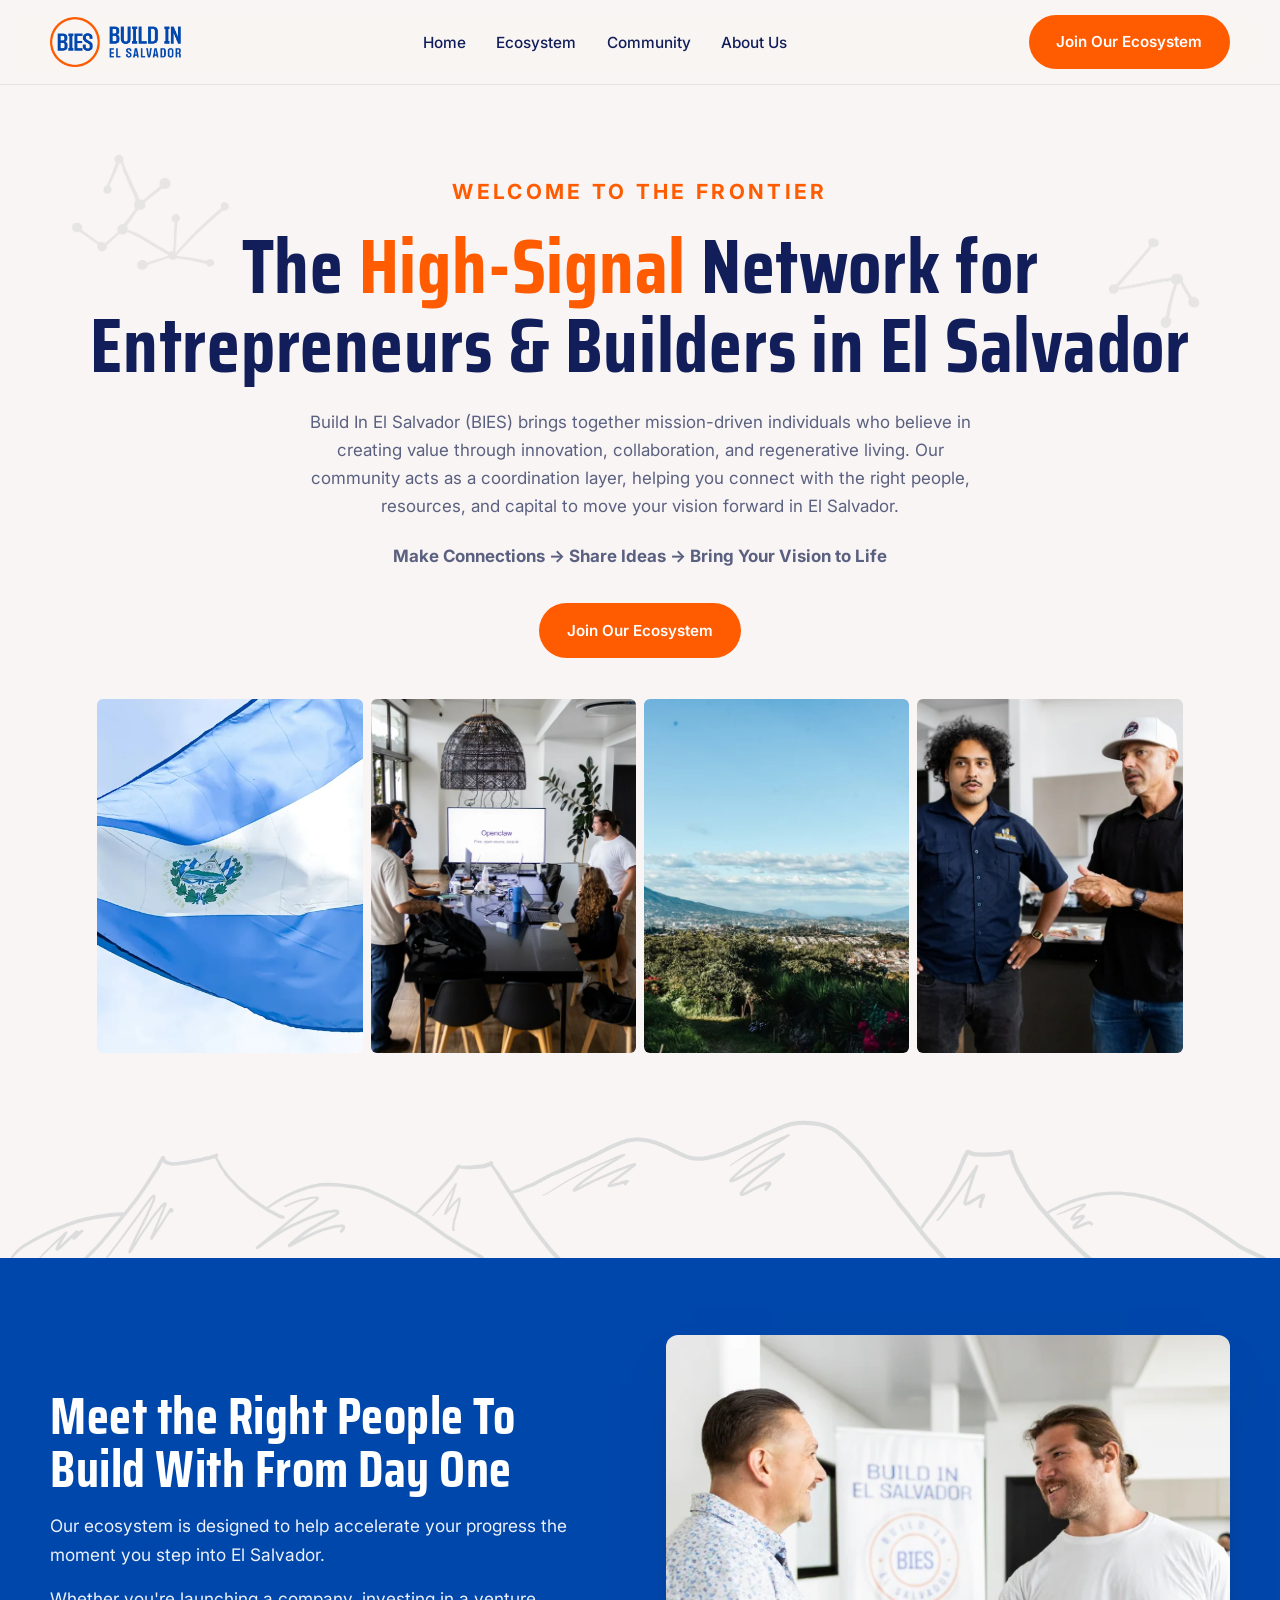
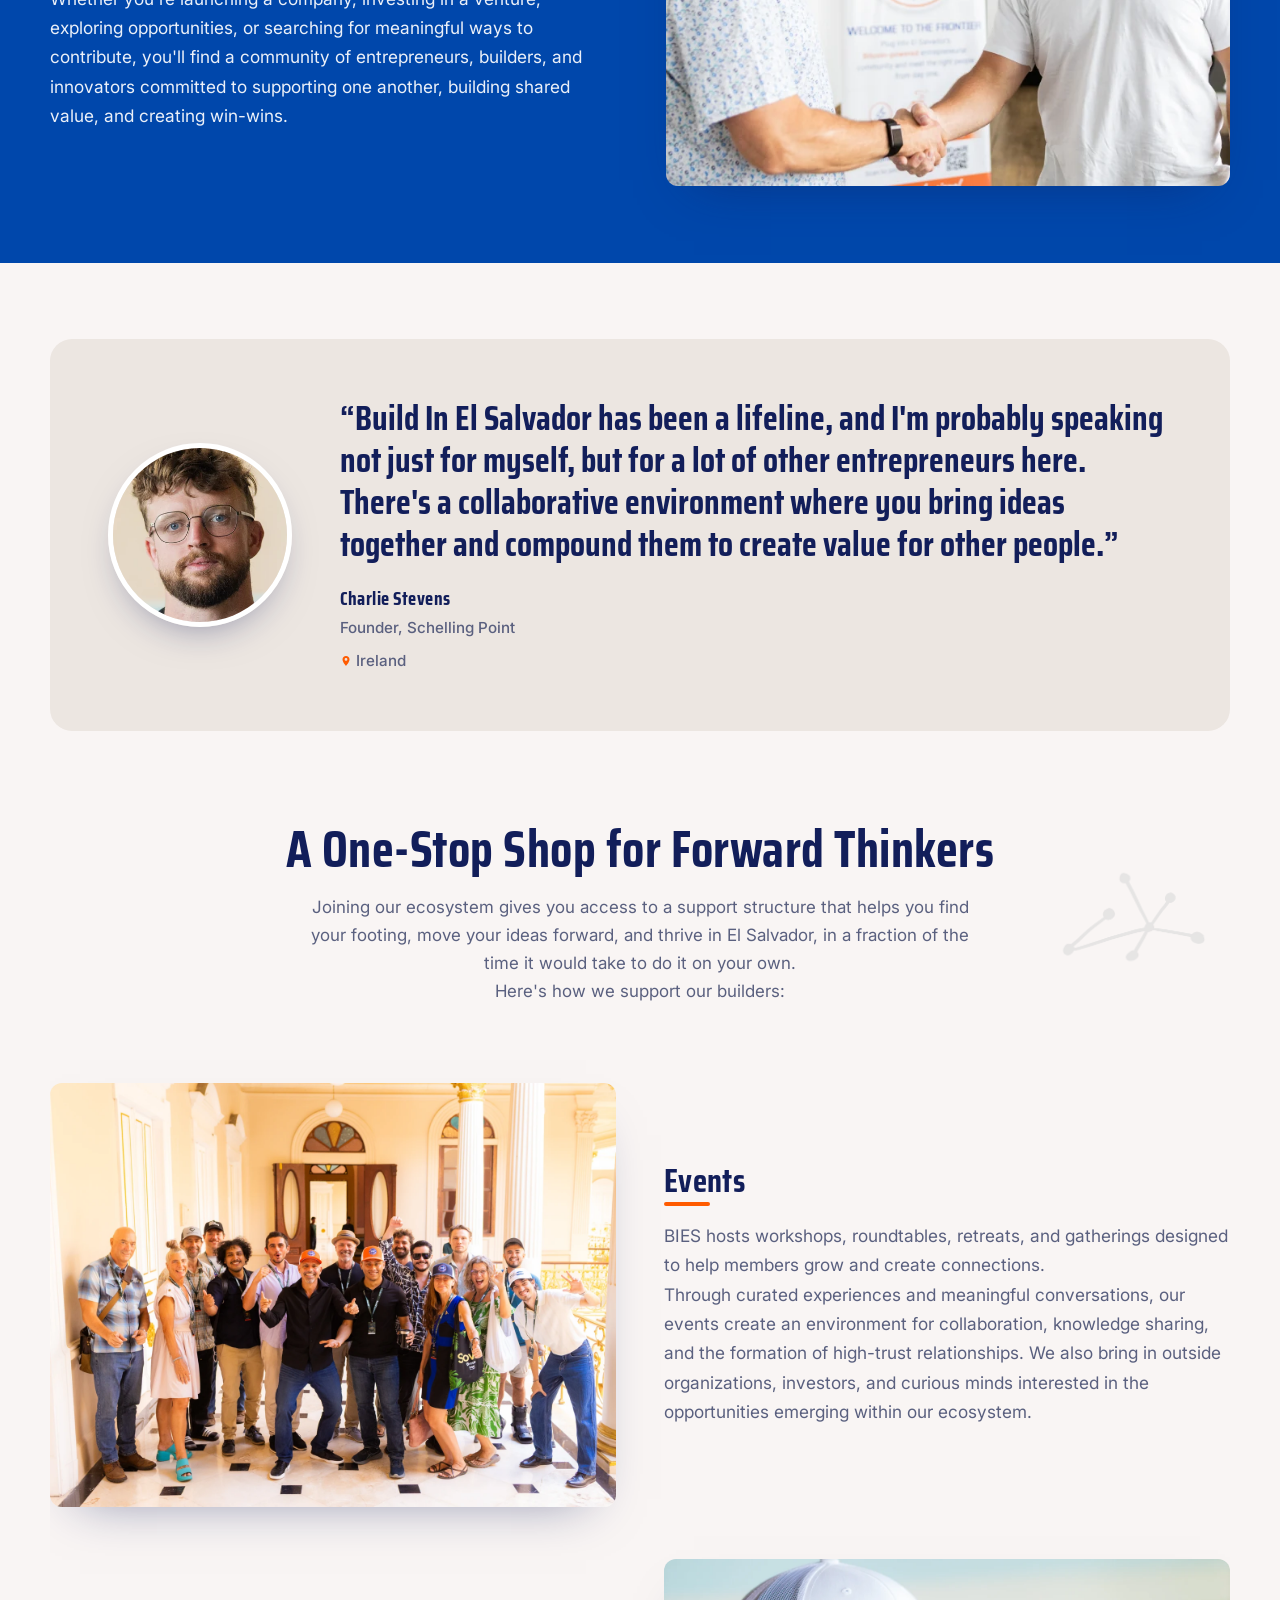
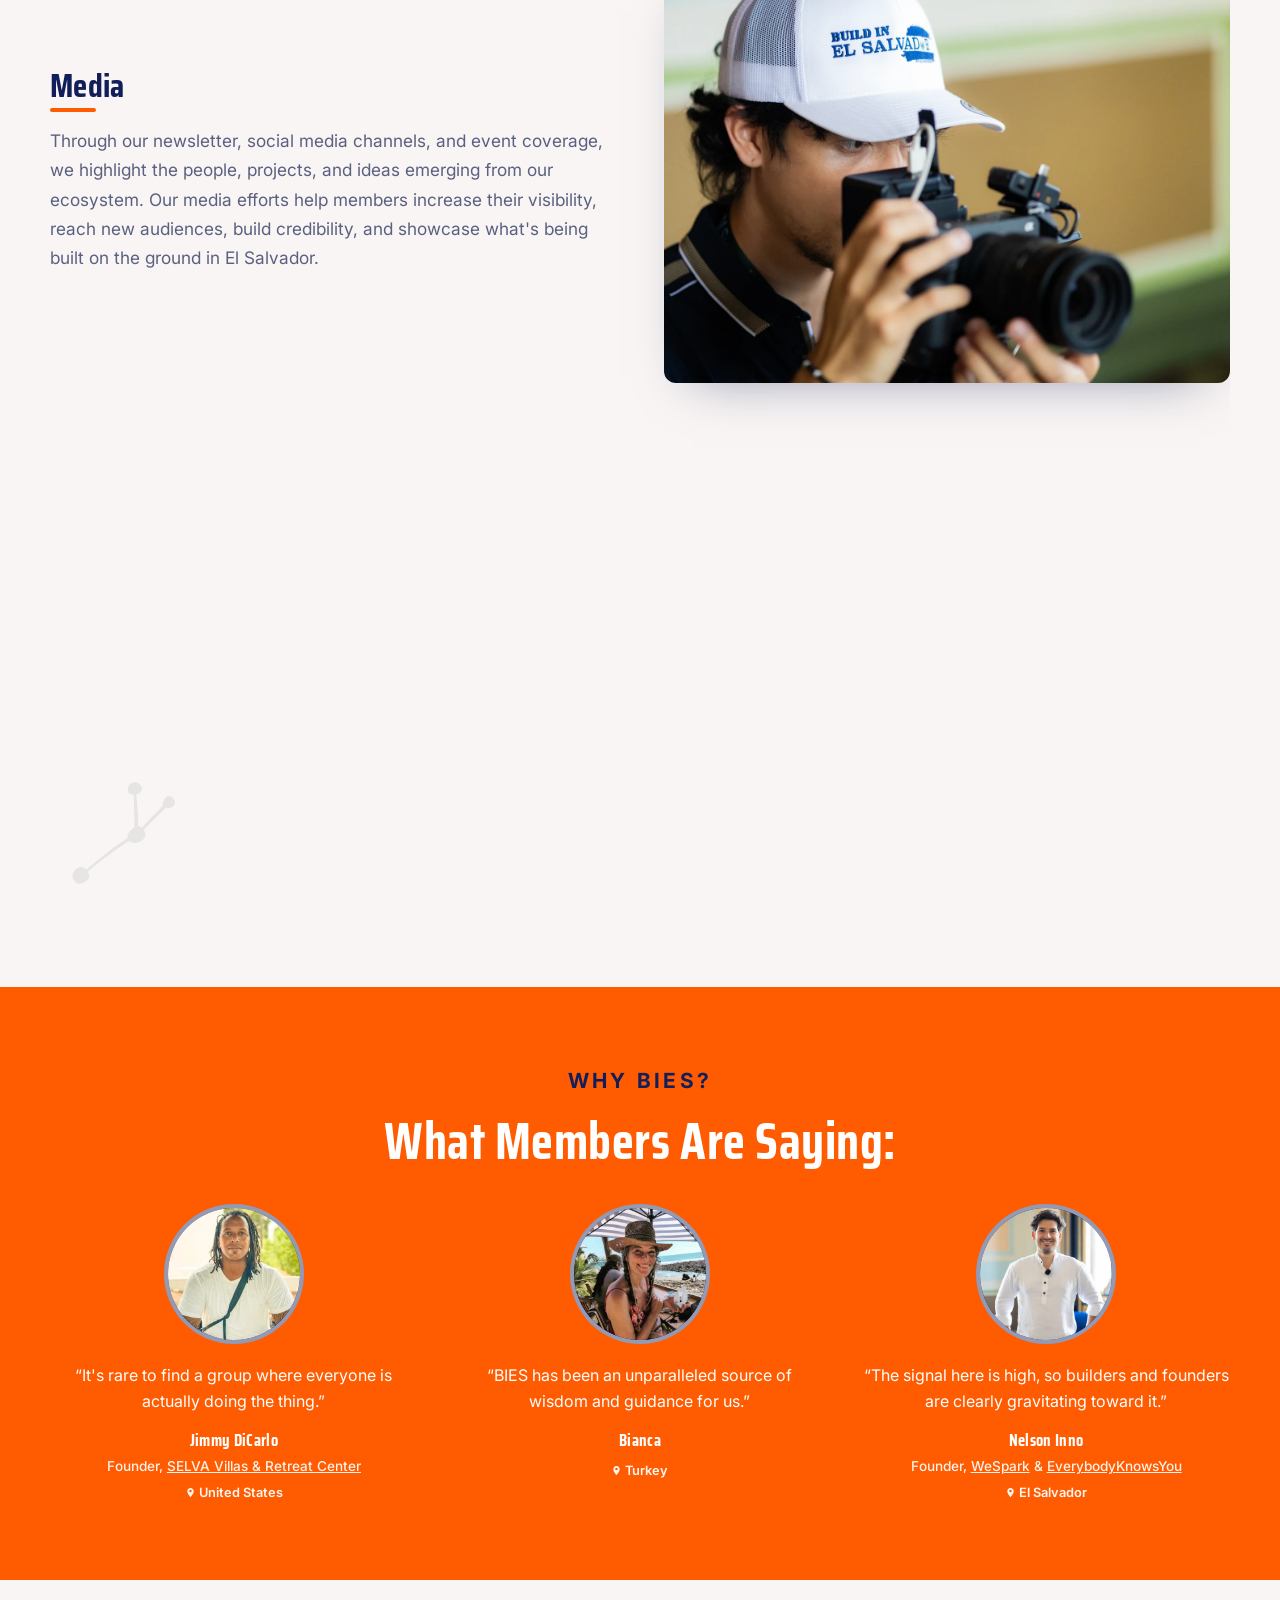
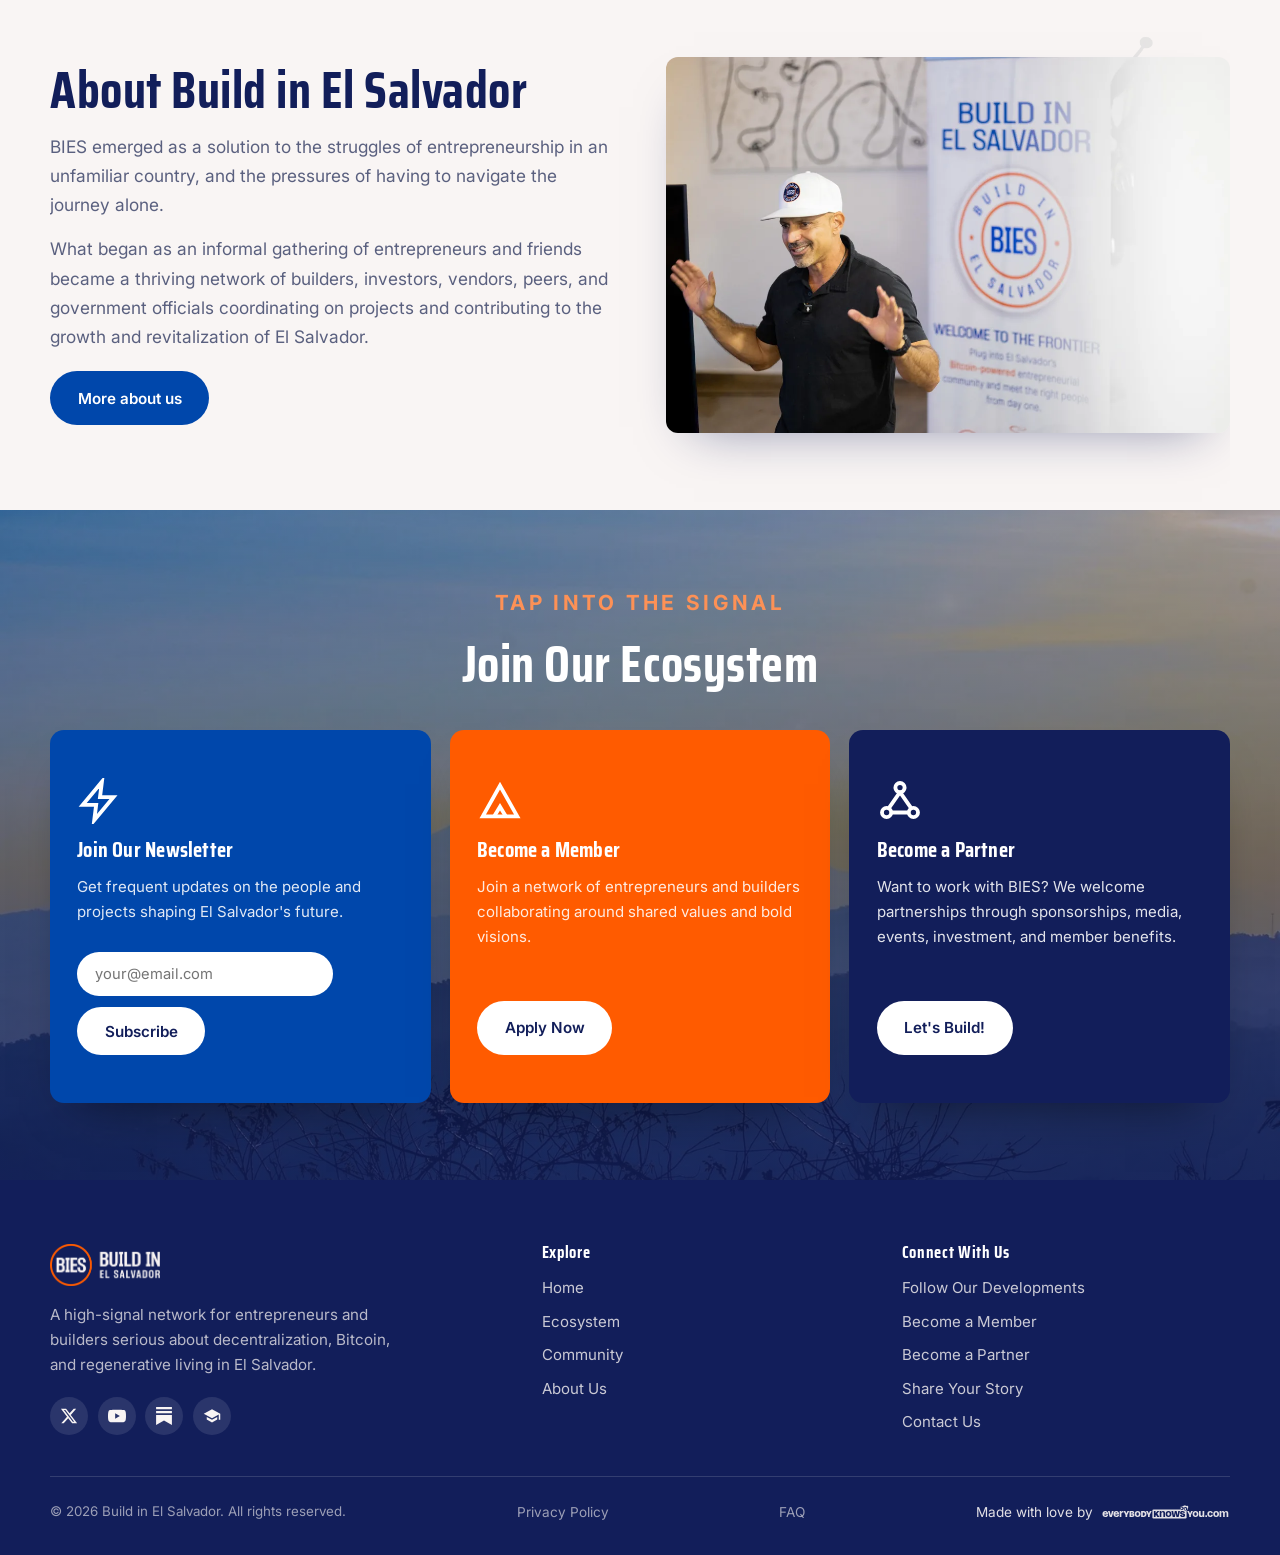
==== commit 39703b71: "Use camera photo for the home page Media section" ====
--- a/index.html
+++ b/index.html
@@ -306,7 +306,7 @@
     </div>
   </div>
   <div class="feature flip reveal">
-    <img src="assets/images/gallery/media.webp" alt="BIES members featured in media" loading="lazy">
+    <img src="assets/images/gallery/media-camera.webp" alt="A BIES videographer in a Build in El Salvador cap filming with a camera" loading="lazy">
     <div class="copy">
       <h3>Media</h3>
       <p>Through our newsletter, social media channels, and event coverage, we highlight the people, projects, and ideas emerging from our ecosystem. Our media efforts help members increase their visibility, reach new audiences, build credibility, and showcase what's being built on the ground in El Salvador.</p>
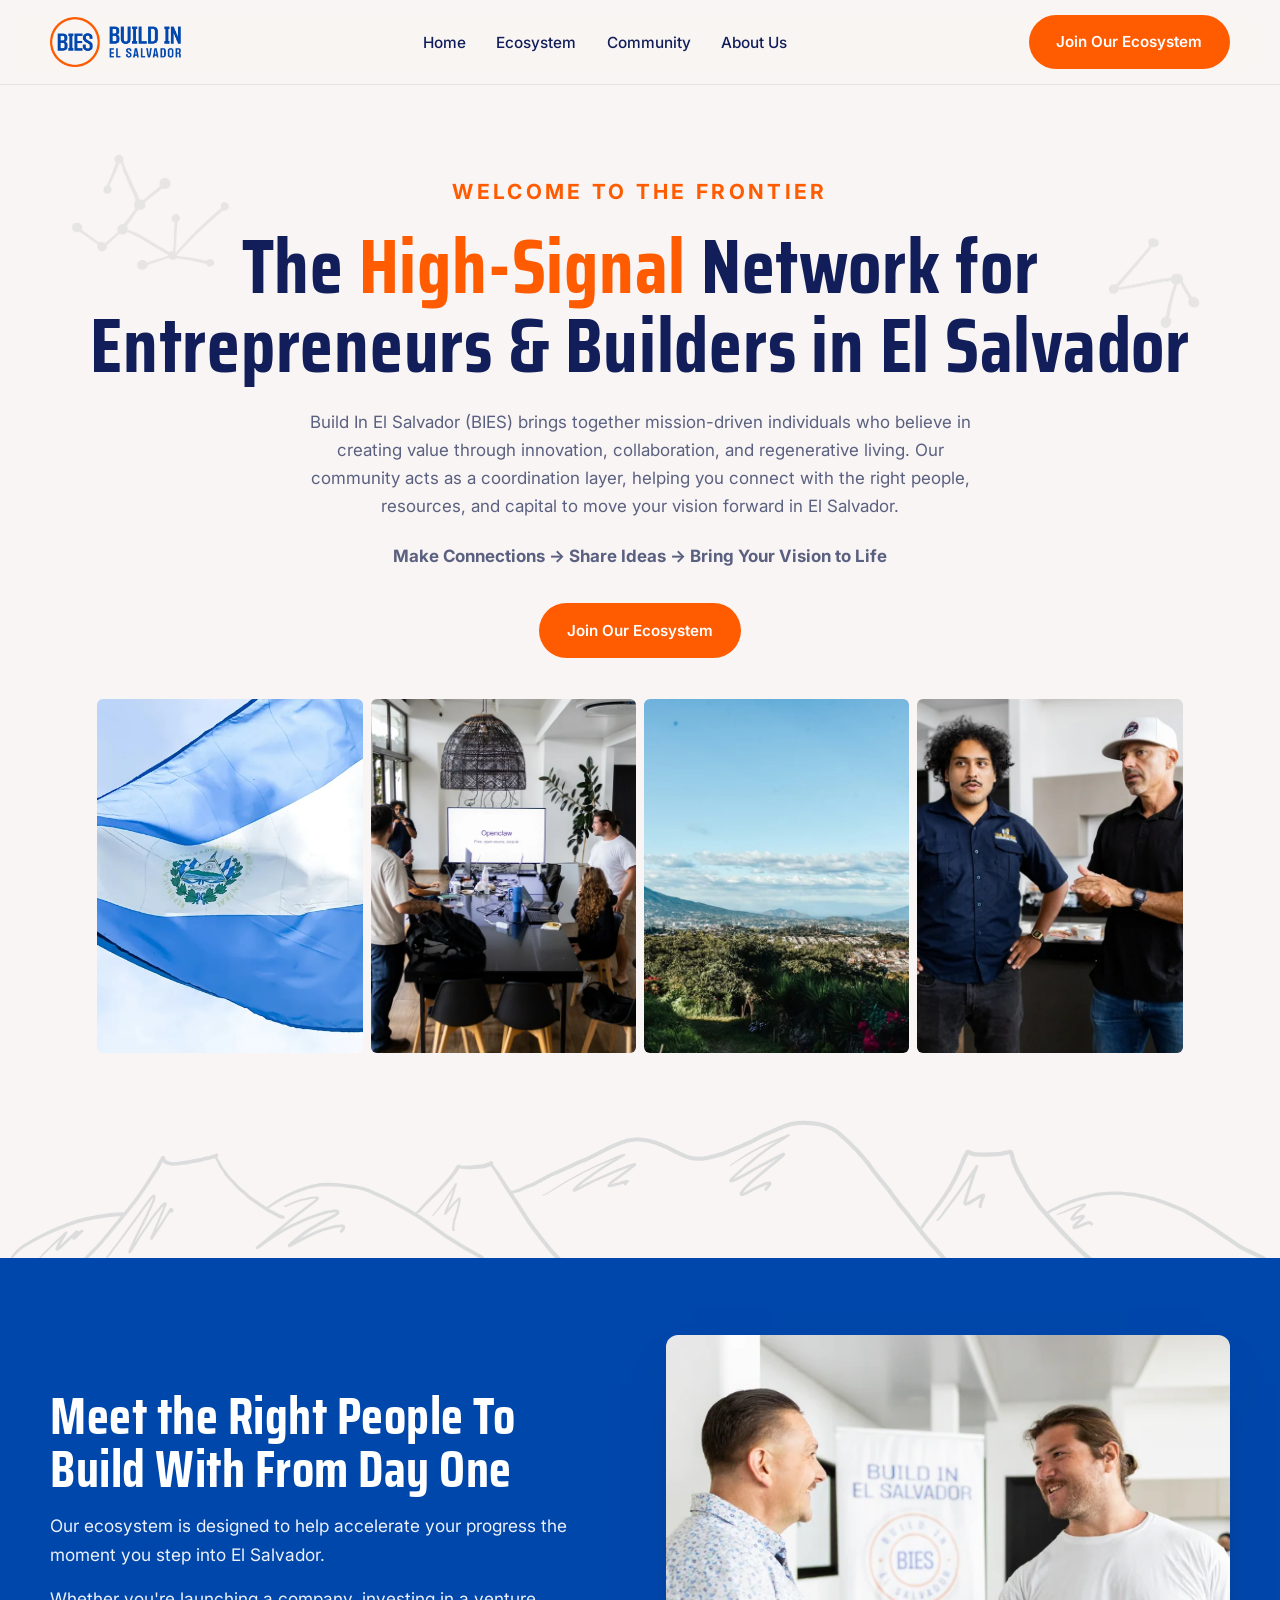
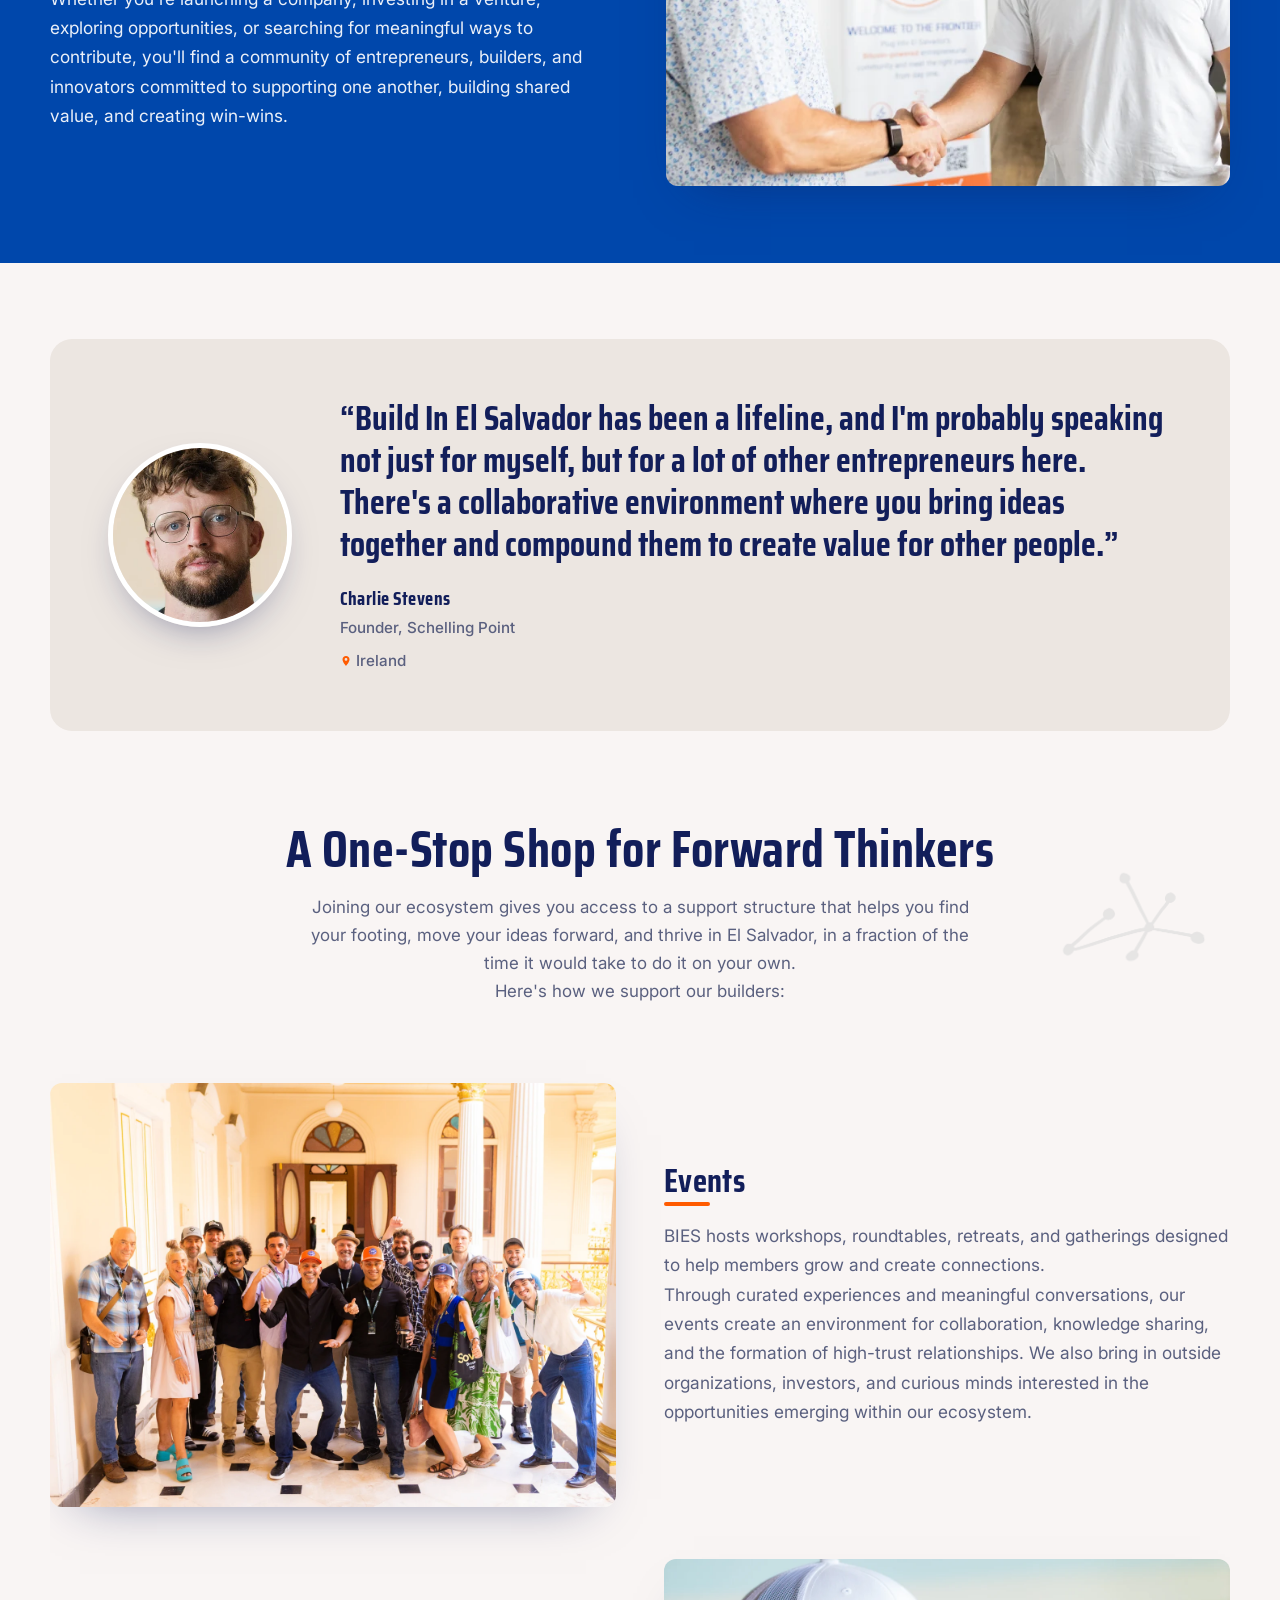
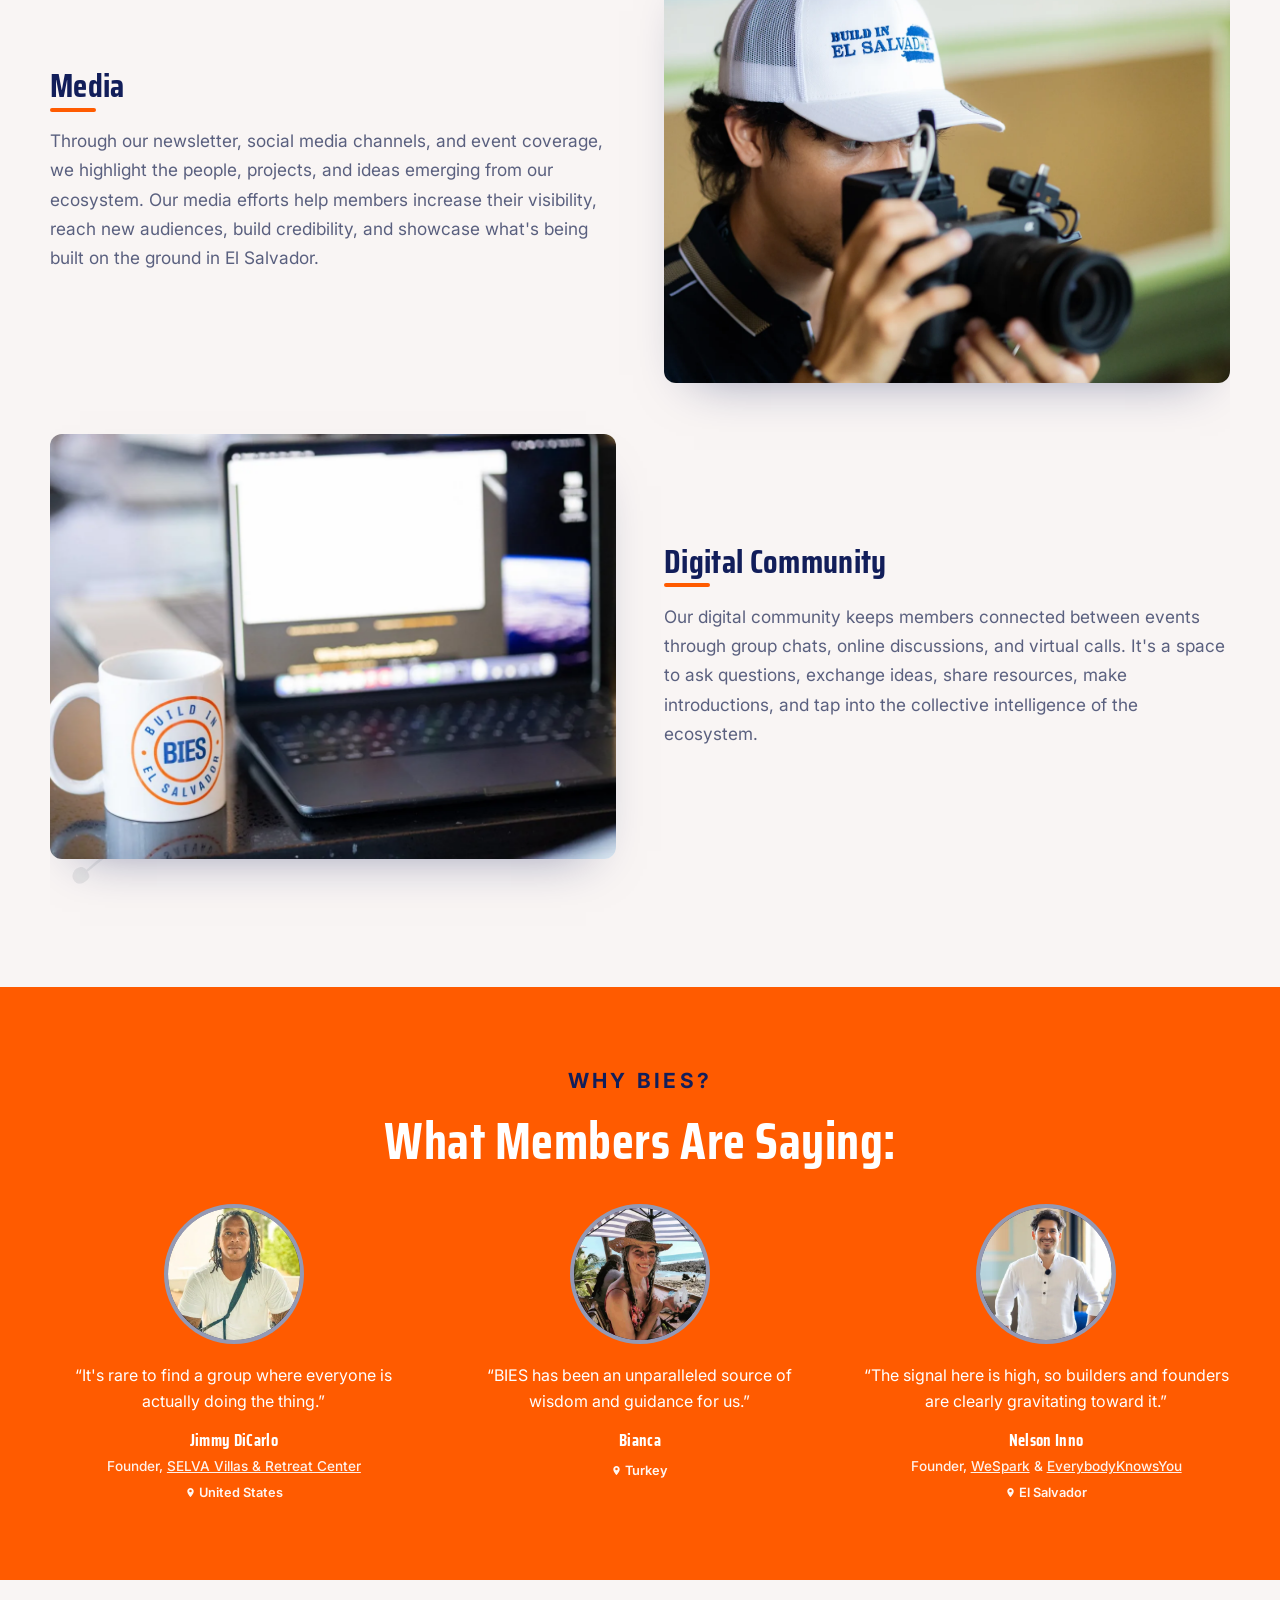
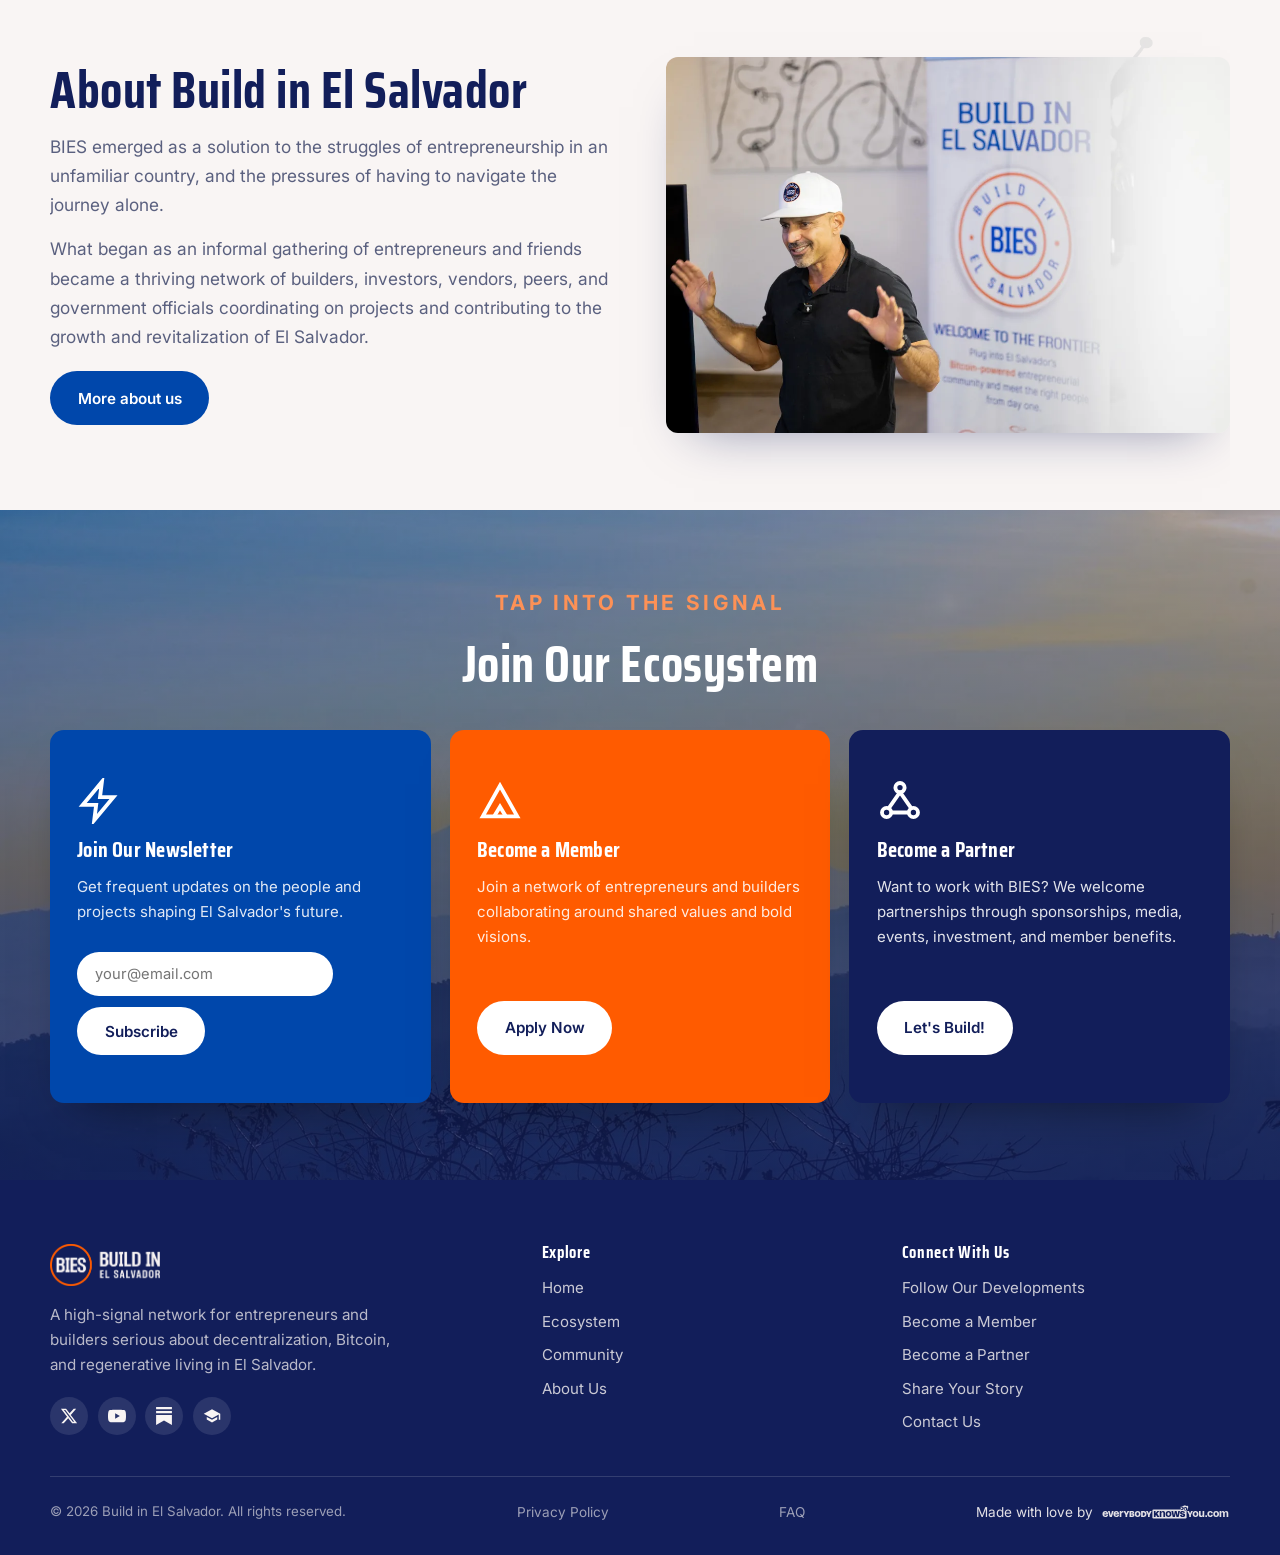
==== commit efde9dd5: "Replace partner cards with a Partners and Collaborators logo strip" ====
--- a/index.html
+++ b/index.html
@@ -46,8 +46,8 @@
 <link rel="stylesheet" href="https://fonts.googleapis.com/css2?family=Saira+Condensed:wght@500;600;700&family=Inter:wght@400;500;600;700&display=swap" media="print" onload="this.media='all'">
 <noscript><link rel="stylesheet" href="https://fonts.googleapis.com/css2?family=Saira+Condensed:wght@500;600;700&family=Inter:wght@400;500;600;700&display=swap"></noscript>
 
-<link rel="stylesheet" href="assets/css/tokens.css?v=75f3a159">
-<link rel="stylesheet" href="assets/css/styles.css?v=75f3a159">
+<link rel="stylesheet" href="assets/css/tokens.css?v=0e206f8e">
+<link rel="stylesheet" href="assets/css/styles.css?v=0e206f8e">
 <script type="application/ld+json">{
   "@context": "https://schema.org",
   "@graph": [
@@ -492,6 +492,6 @@
       </a>
     </div>
   </div>
-  <script src="assets/js/main.js?v=75f3a159" defer></script>
+  <script src="assets/js/main.js?v=0e206f8e" defer></script>
 </body>
 </html>
--- a/assets/css/styles.css
+++ b/assets/css/styles.css
@@ -214,6 +214,11 @@
 .partner h3{margin:1rem 0 .4rem;color:var(--navy)}
 .partner p{color:var(--muted);font-size:.96rem}
 
+/* ---------- Partner logo strip ---------- */
+.logo-strip{display:flex;flex-wrap:wrap;align-items:center;justify-content:center;gap:clamp(2rem,7vw,5rem);margin-top:2.2rem}
+.logo-strip img{width:auto;height:auto;max-height:80px;max-width:210px;object-fit:contain}
+@media (max-width:680px){.logo-strip{gap:2.4rem}.logo-strip img{max-height:64px;max-width:165px}}
+
 /* ---------- CTA band (Tap Into the Signal) ---------- */
 .signal{position:relative;color:#fff;text-align:center;overflow:hidden}
 .signal>img.bg{position:absolute;inset:0;width:100%;height:100%;object-fit:cover}
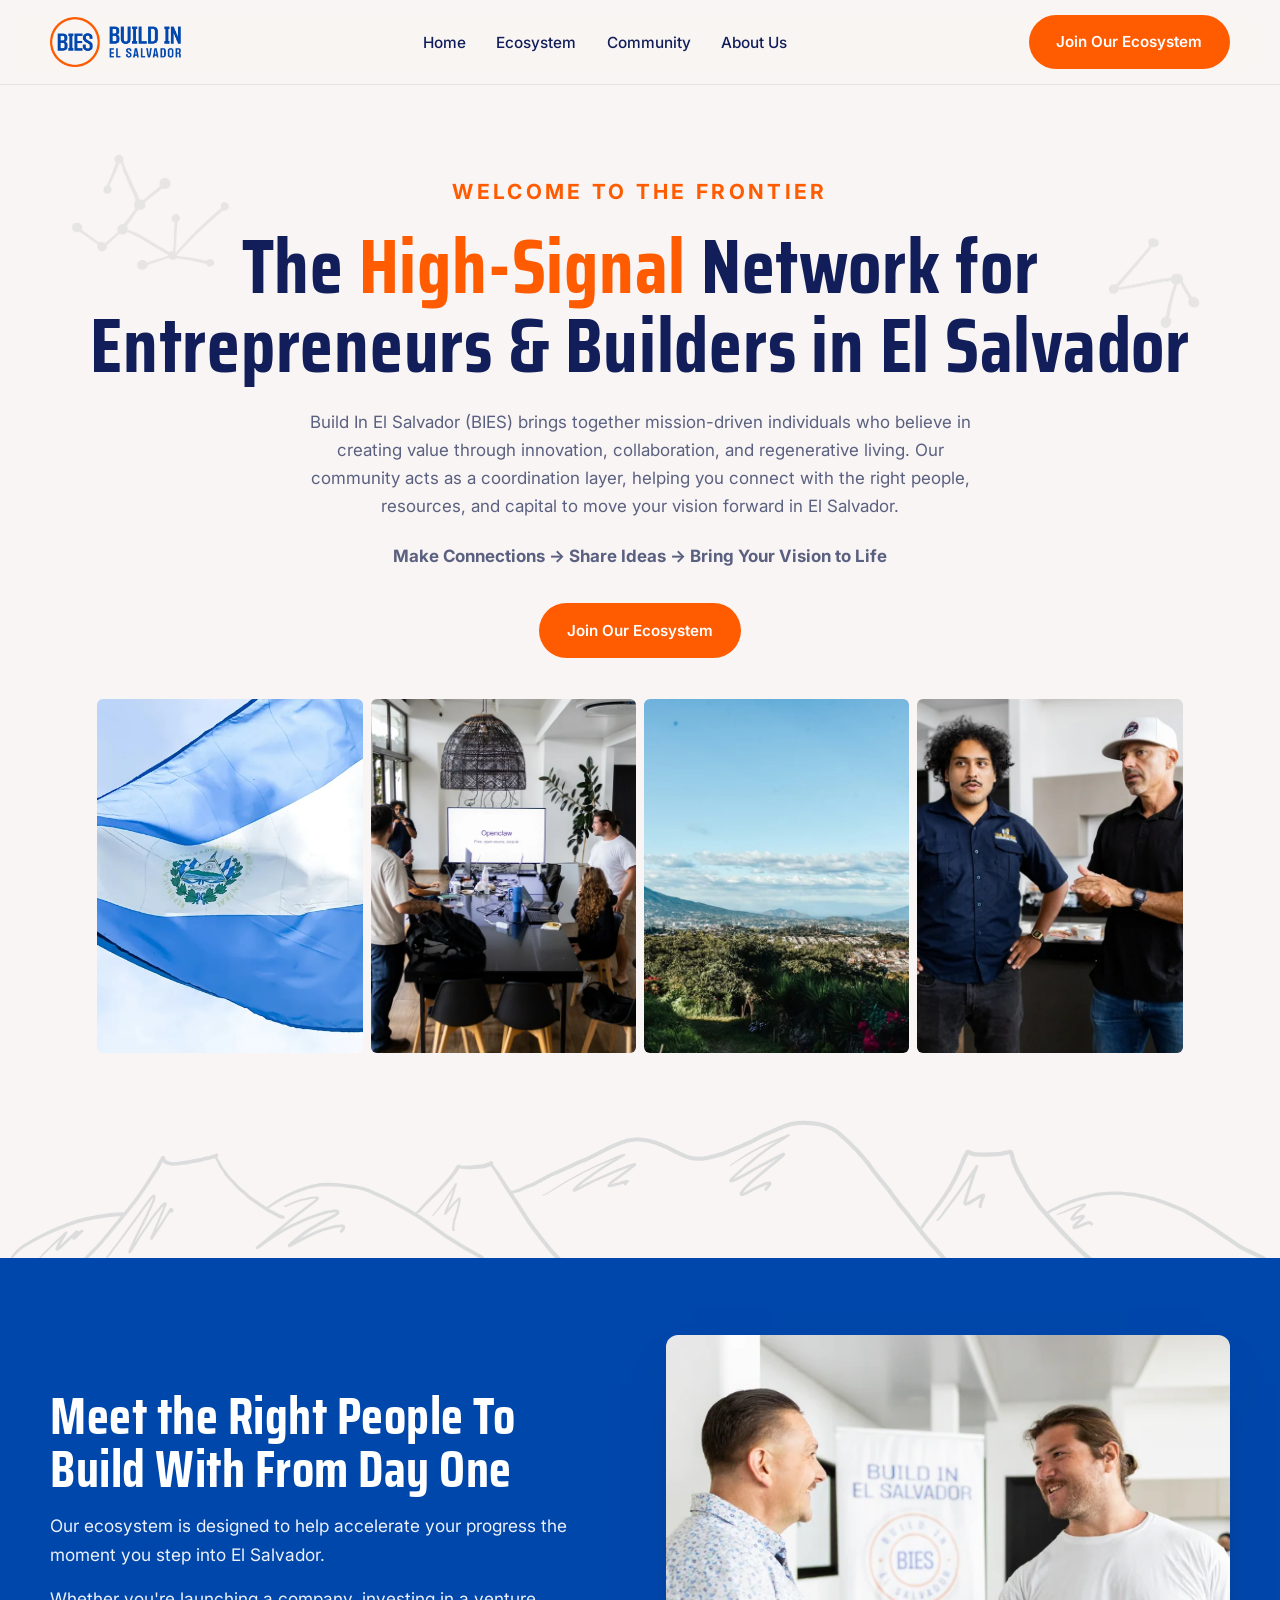
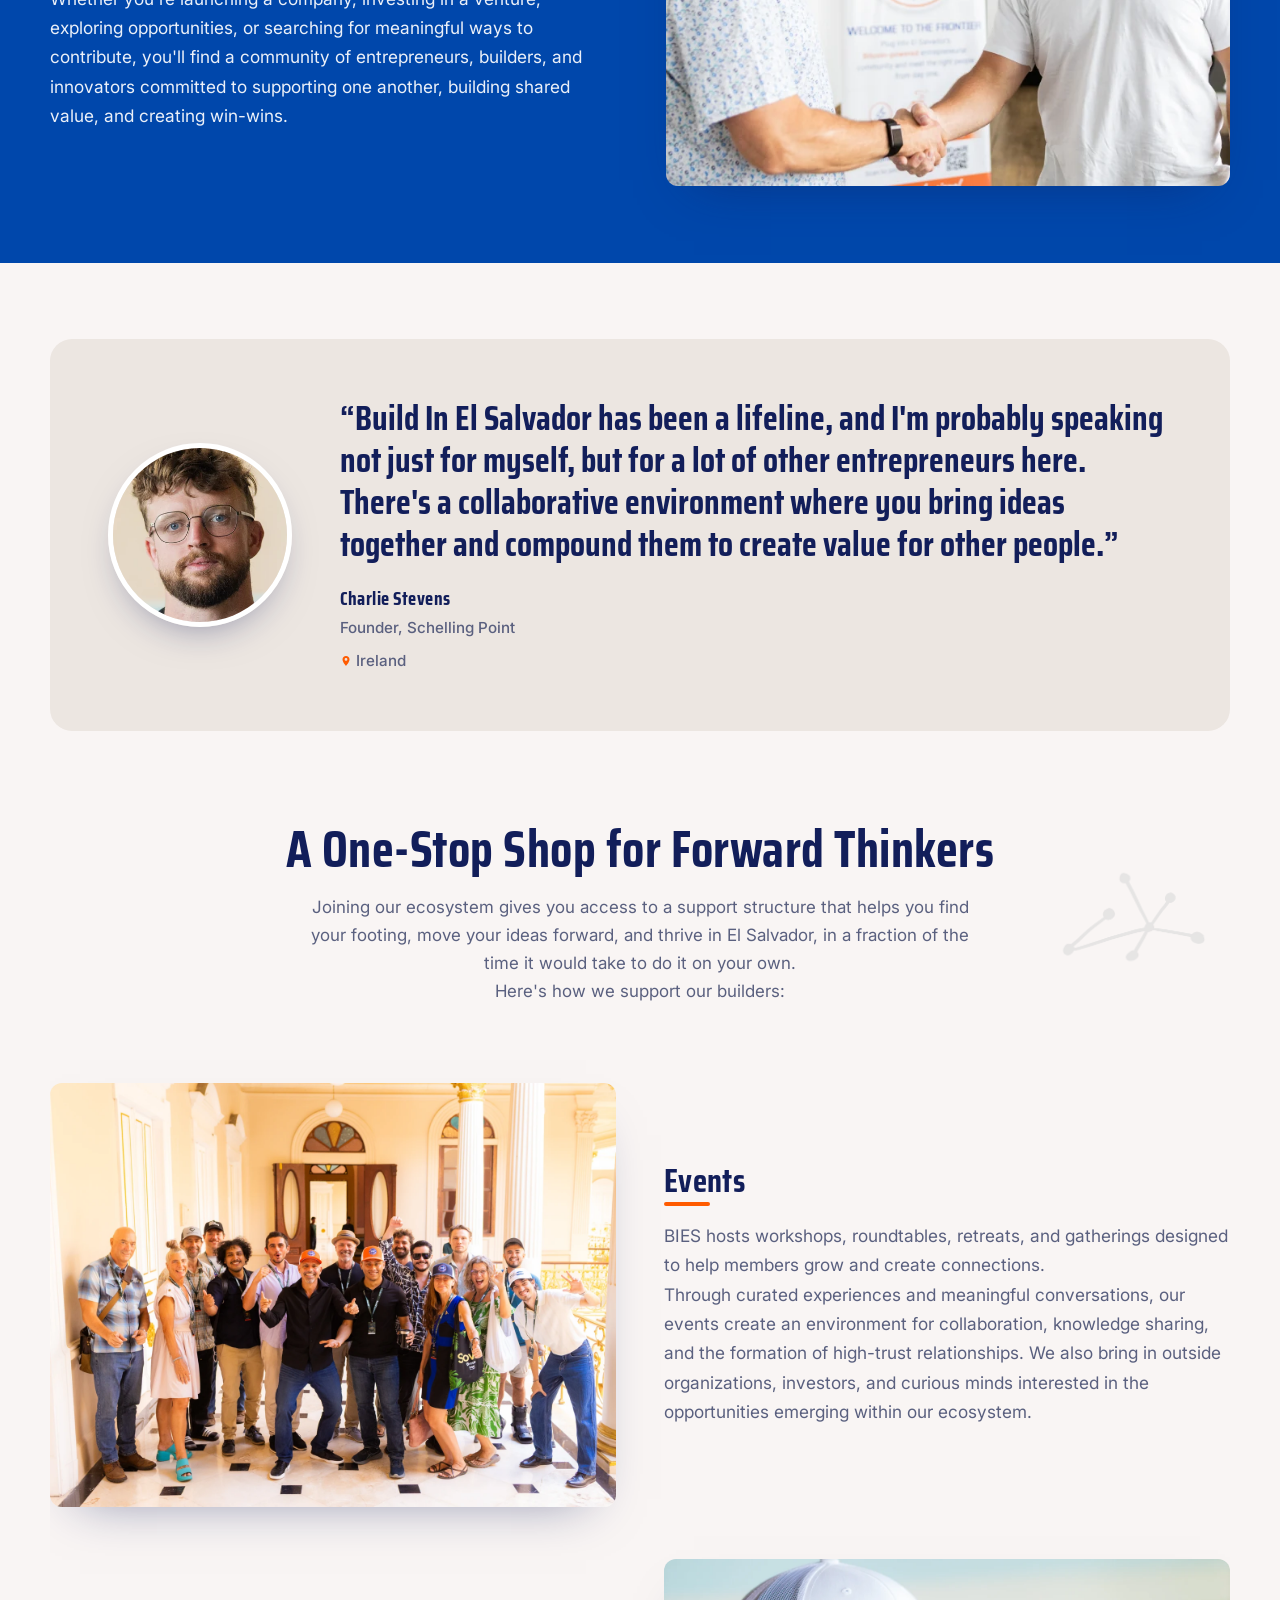
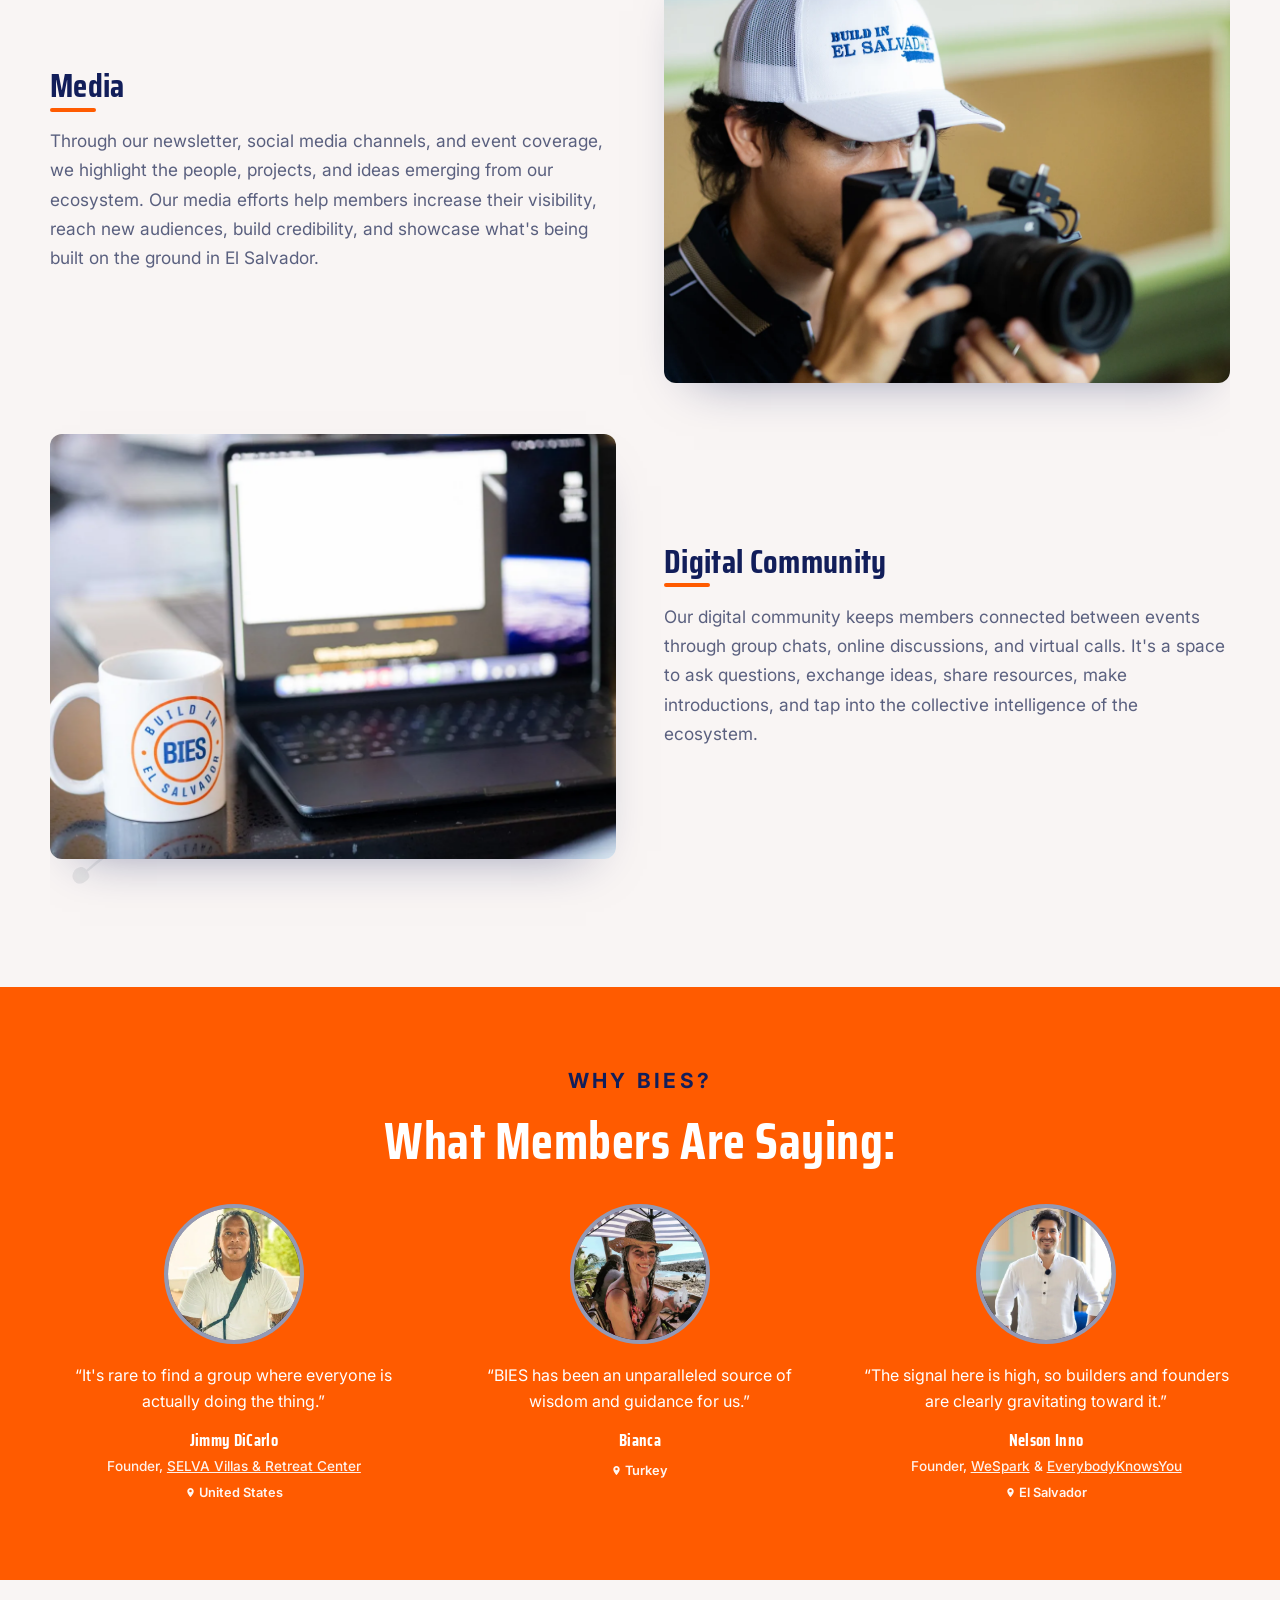
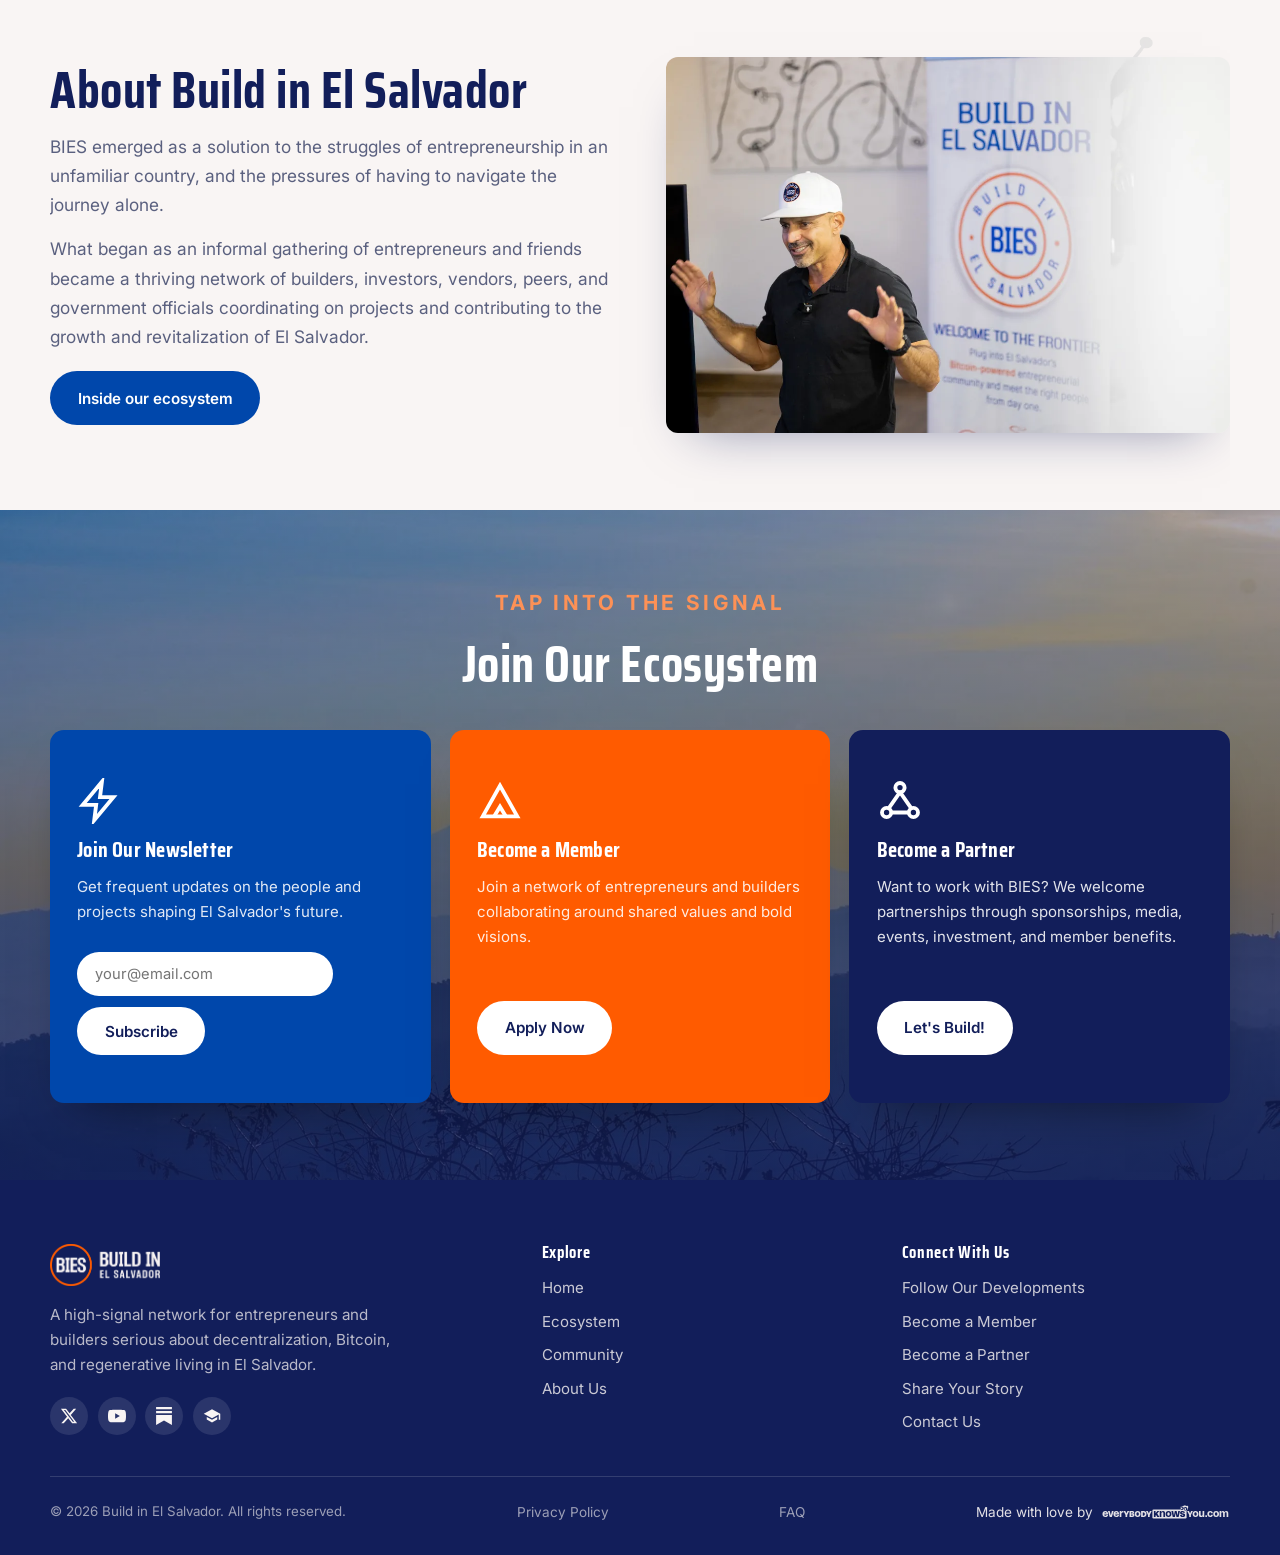
==== commit 87cda749: "Point home page About button to the Ecosystem page" ====
--- a/index.html
+++ b/index.html
@@ -353,7 +353,7 @@
       <h2>About Build in El Salvador</h2>
       <p>BIES emerged as a solution to the struggles of entrepreneurship in an unfamiliar country, and the pressures of having to navigate the journey alone.</p>
       <p>What began as an informal gathering of entrepreneurs and friends became a thriving network of builders, investors, vendors, peers, and government officials coordinating on projects and contributing to the growth and revitalization of El Salvador.</p>
-      <a class="btn btn-blue" href="about.html" style="margin-top:1.2rem">More about us</a>
+      <a class="btn btn-blue" href="membership.html" style="margin-top:1.2rem">Inside our ecosystem</a>
     </div>
     <img src="assets/images/gallery/founder-home.webp" alt="A BIES builder presenting" loading="lazy">
   </div>
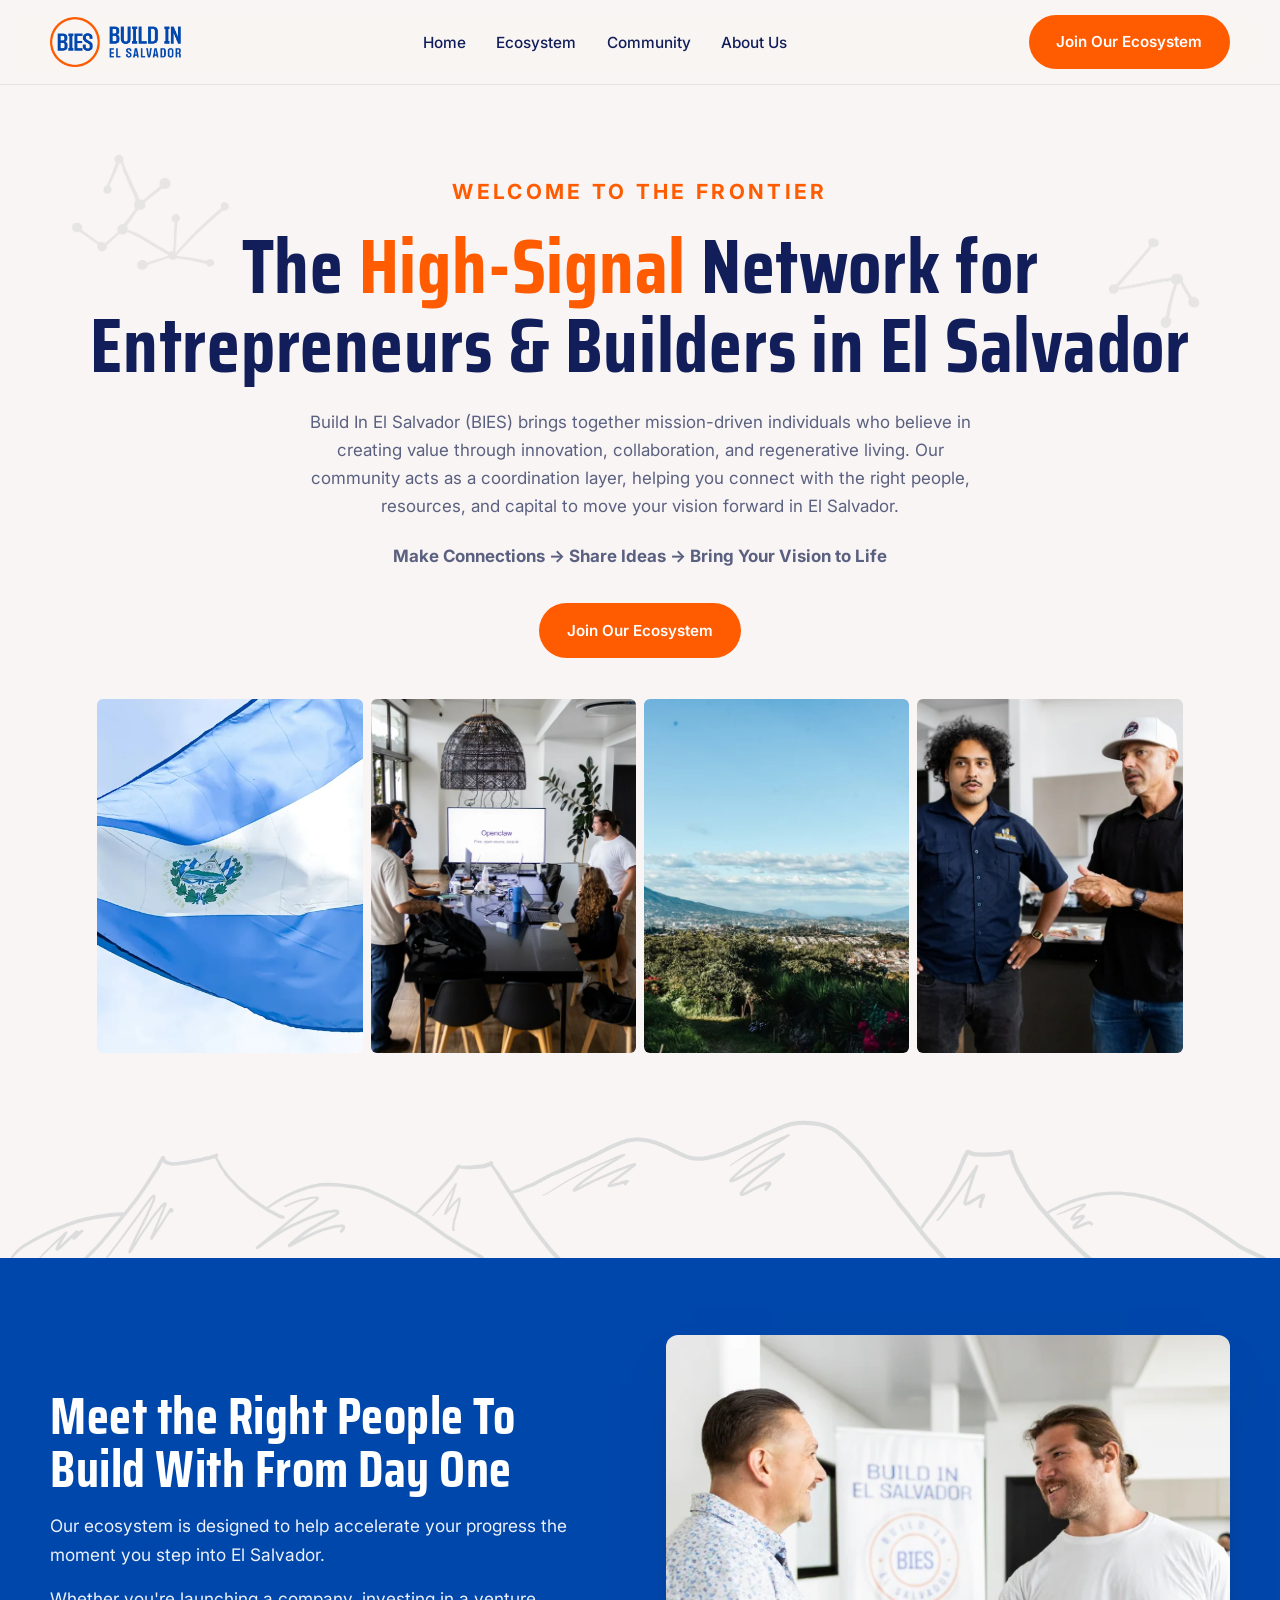
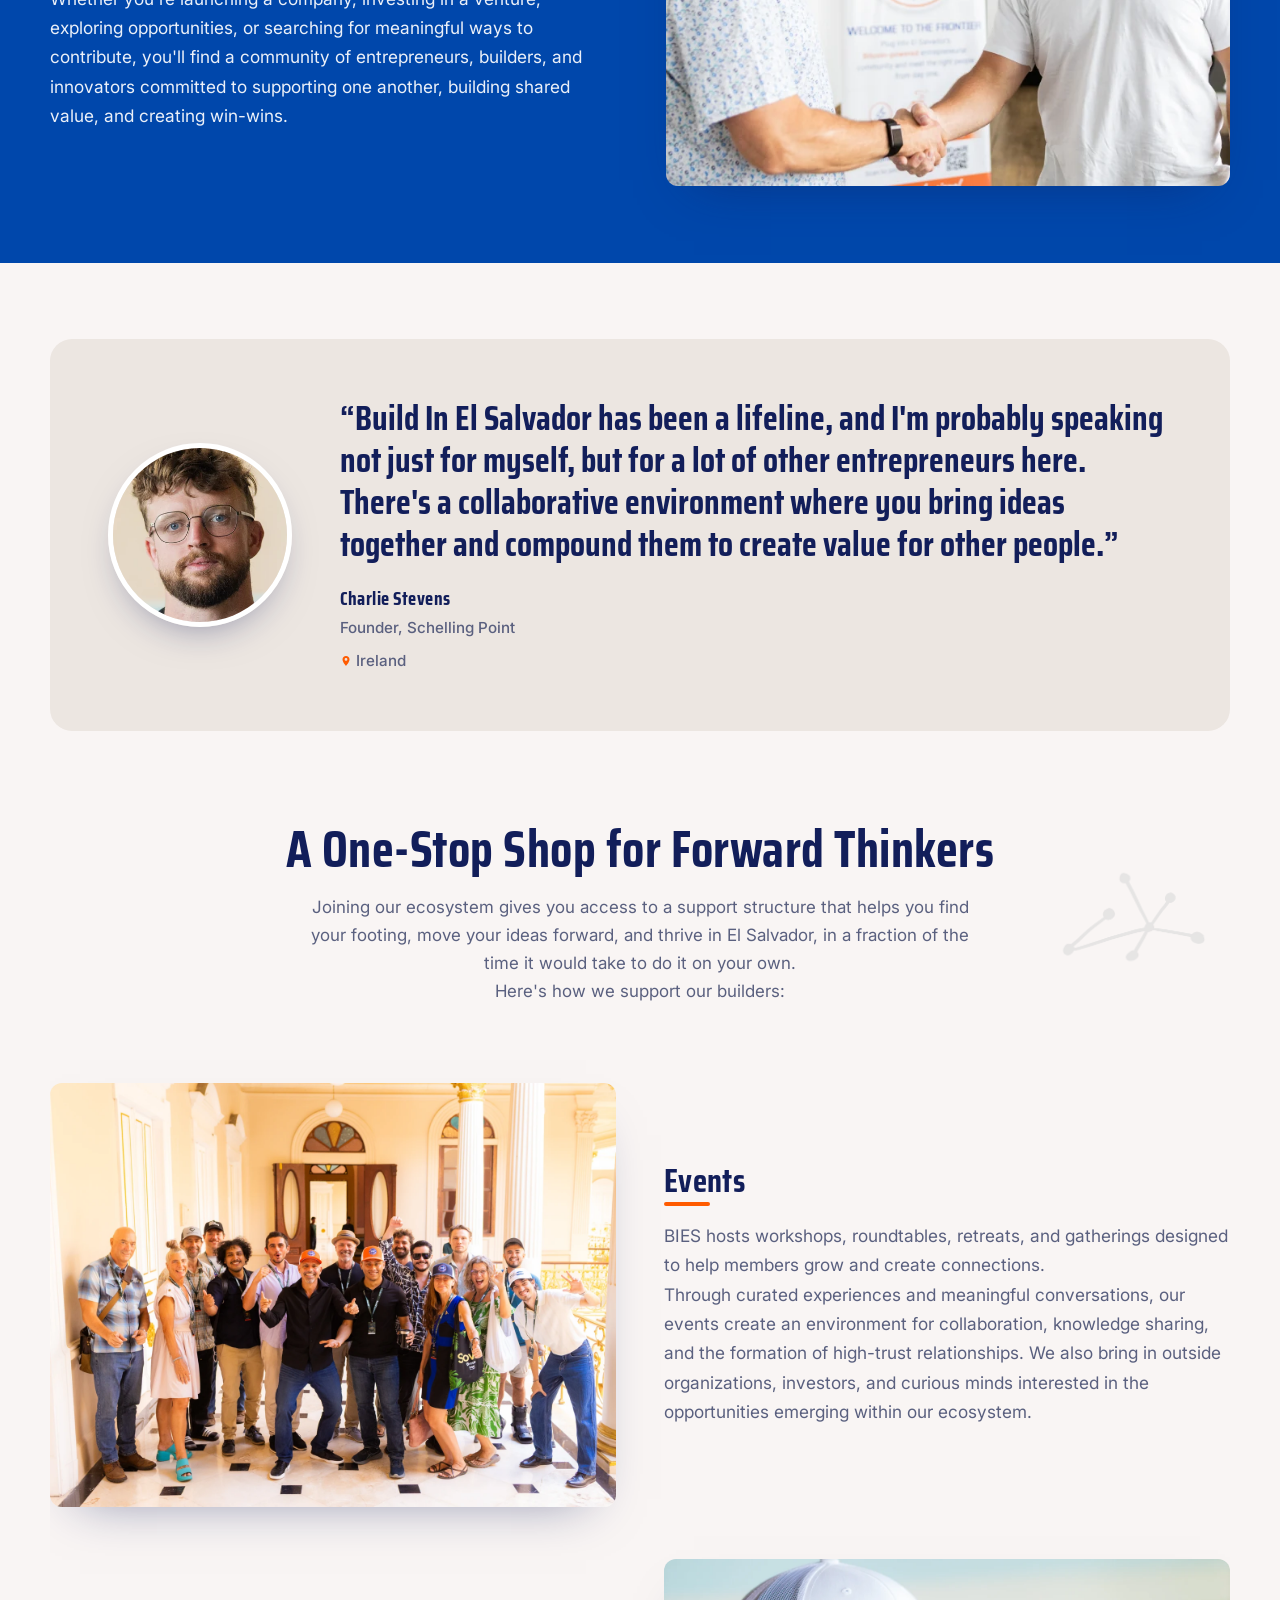
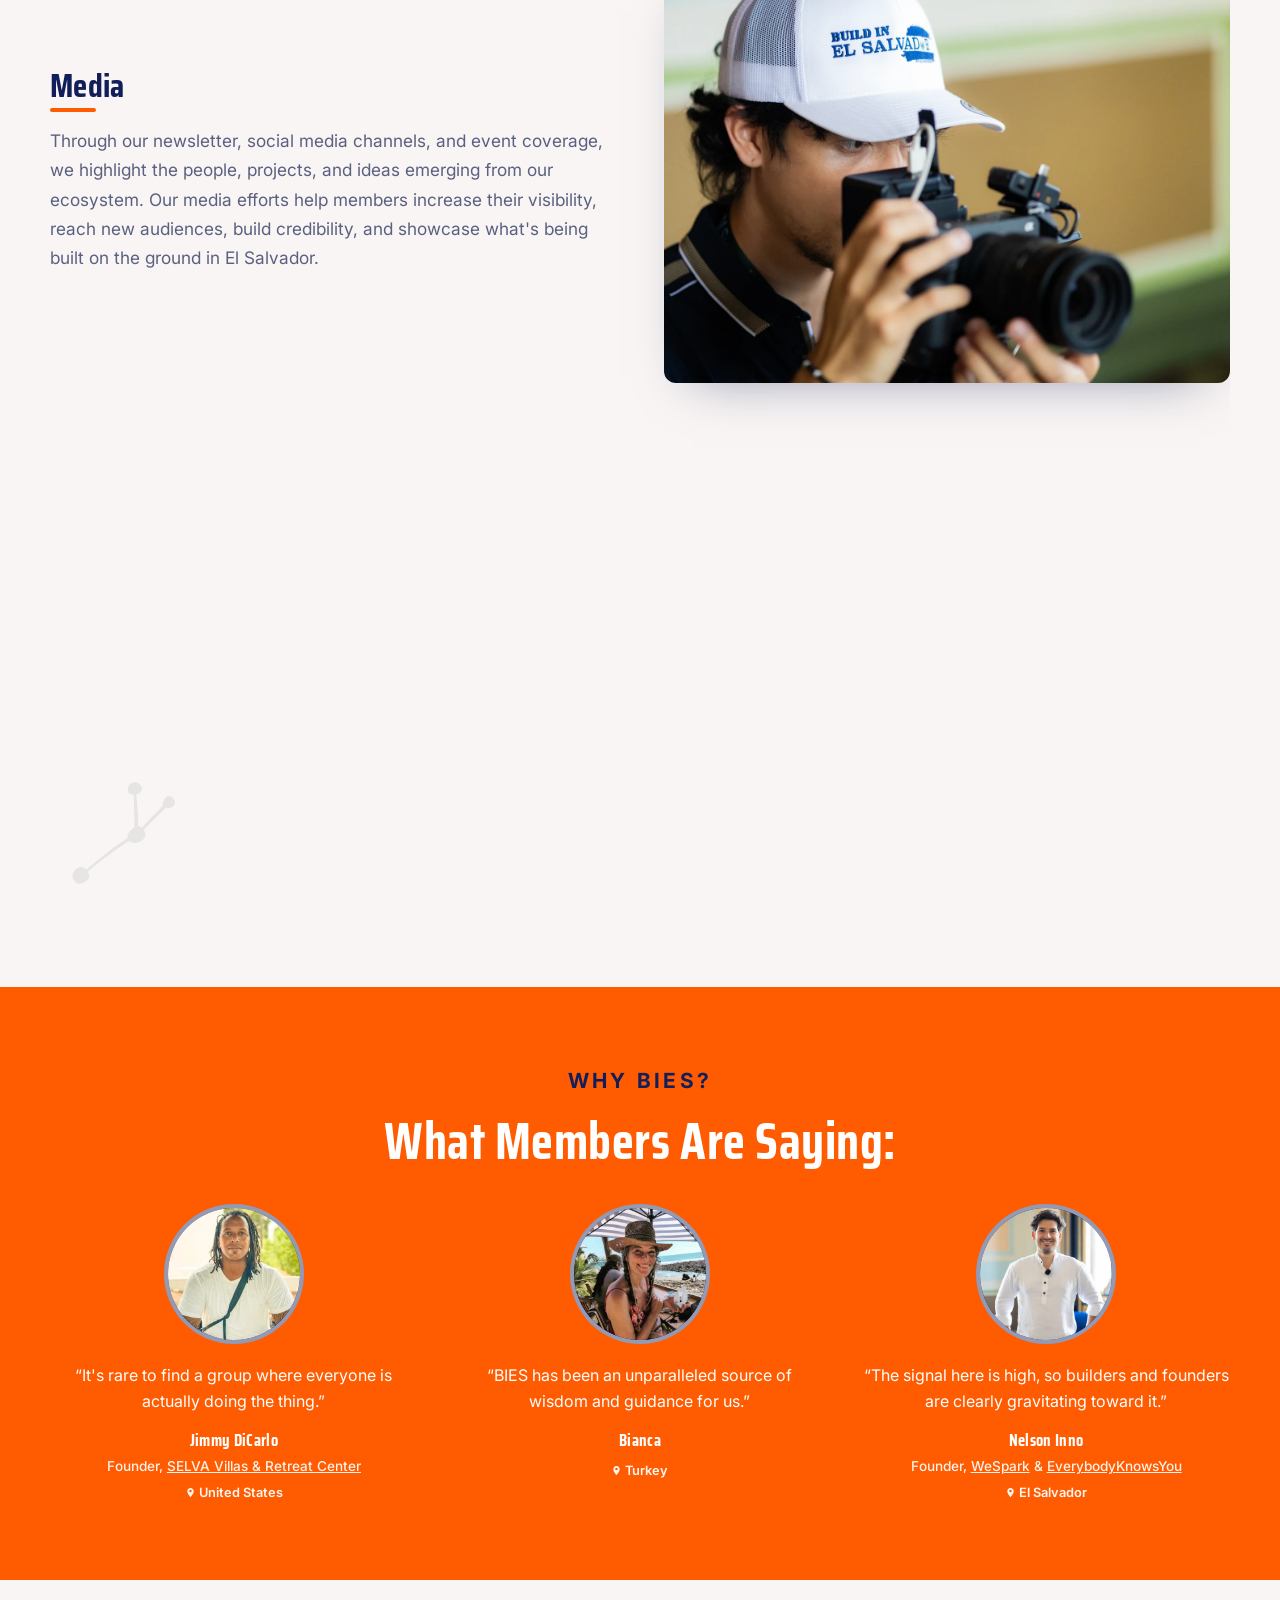
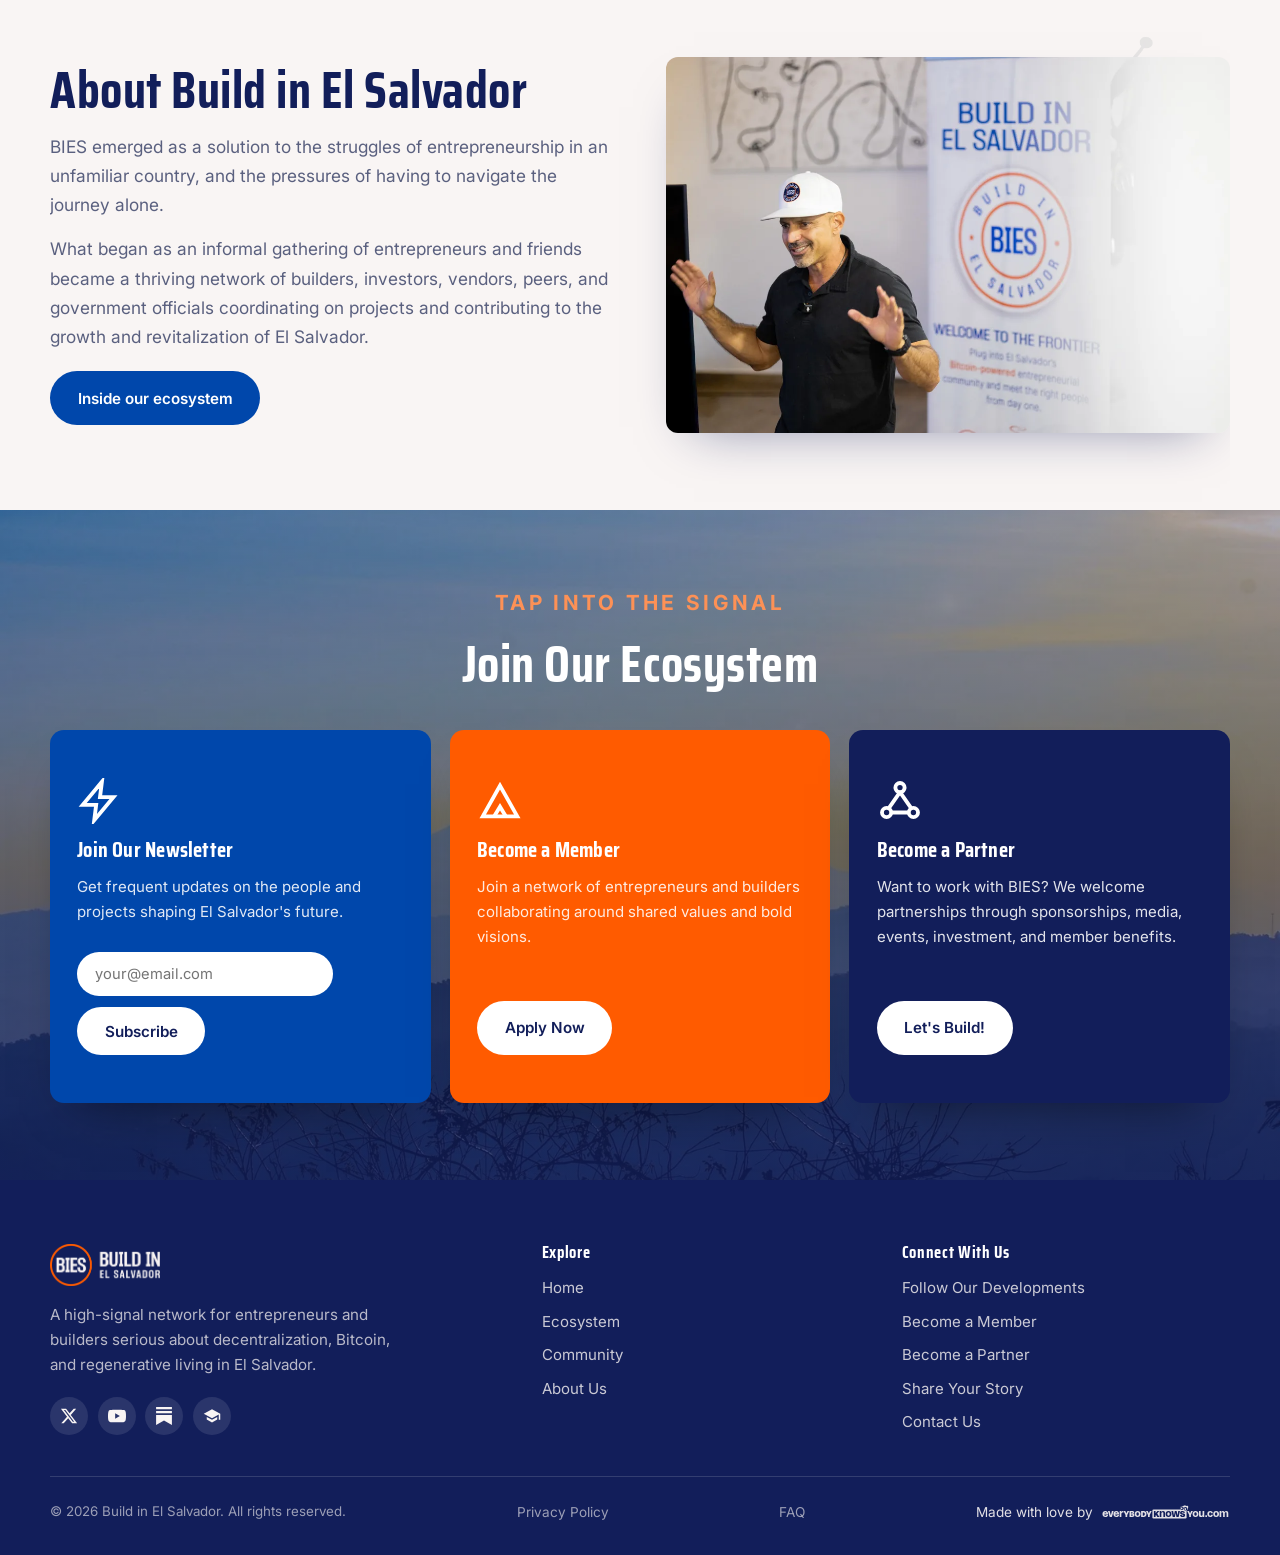
==== commit 24841430: "Add Schelling Point, swap Finca Amaviora to the PNG source, lay strip out three across" ====
--- a/index.html
+++ b/index.html
@@ -46,8 +46,8 @@
 <link rel="stylesheet" href="https://fonts.googleapis.com/css2?family=Saira+Condensed:wght@500;600;700&family=Inter:wght@400;500;600;700&display=swap" media="print" onload="this.media='all'">
 <noscript><link rel="stylesheet" href="https://fonts.googleapis.com/css2?family=Saira+Condensed:wght@500;600;700&family=Inter:wght@400;500;600;700&display=swap"></noscript>
 
-<link rel="stylesheet" href="assets/css/tokens.css?v=0e206f8e">
-<link rel="stylesheet" href="assets/css/styles.css?v=0e206f8e">
+<link rel="stylesheet" href="assets/css/tokens.css?v=46a800b0">
+<link rel="stylesheet" href="assets/css/styles.css?v=46a800b0">
 <script type="application/ld+json">{
   "@context": "https://schema.org",
   "@graph": [
@@ -492,6 +492,6 @@
       </a>
     </div>
   </div>
-  <script src="assets/js/main.js?v=0e206f8e" defer></script>
+  <script src="assets/js/main.js?v=46a800b0" defer></script>
 </body>
 </html>
--- a/assets/css/styles.css
+++ b/assets/css/styles.css
@@ -215,9 +215,9 @@
 .partner p{color:var(--muted);font-size:.96rem}
 
 /* ---------- Partner logo strip ---------- */
-.logo-strip{display:flex;flex-wrap:wrap;align-items:center;justify-content:center;gap:clamp(2rem,7vw,5rem);margin-top:2.2rem}
-.logo-strip img{width:auto;height:auto;max-height:80px;max-width:210px;object-fit:contain}
-@media (max-width:680px){.logo-strip{gap:2.4rem}.logo-strip img{max-height:64px;max-width:165px}}
+.logo-strip{display:grid;grid-template-columns:repeat(3,1fr);align-items:center;justify-items:center;gap:clamp(2rem,5vw,3.4rem) clamp(1.5rem,4vw,3rem);margin-top:2.2rem}
+.logo-strip img{width:auto;height:auto;max-height:80px;max-width:100%;object-fit:contain}
+@media (max-width:680px){.logo-strip{grid-template-columns:repeat(2,1fr);gap:2rem 1.5rem}.logo-strip img{max-height:62px}}
 
 /* ---------- CTA band (Tap Into the Signal) ---------- */
 .signal{position:relative;color:#fff;text-align:center;overflow:hidden}
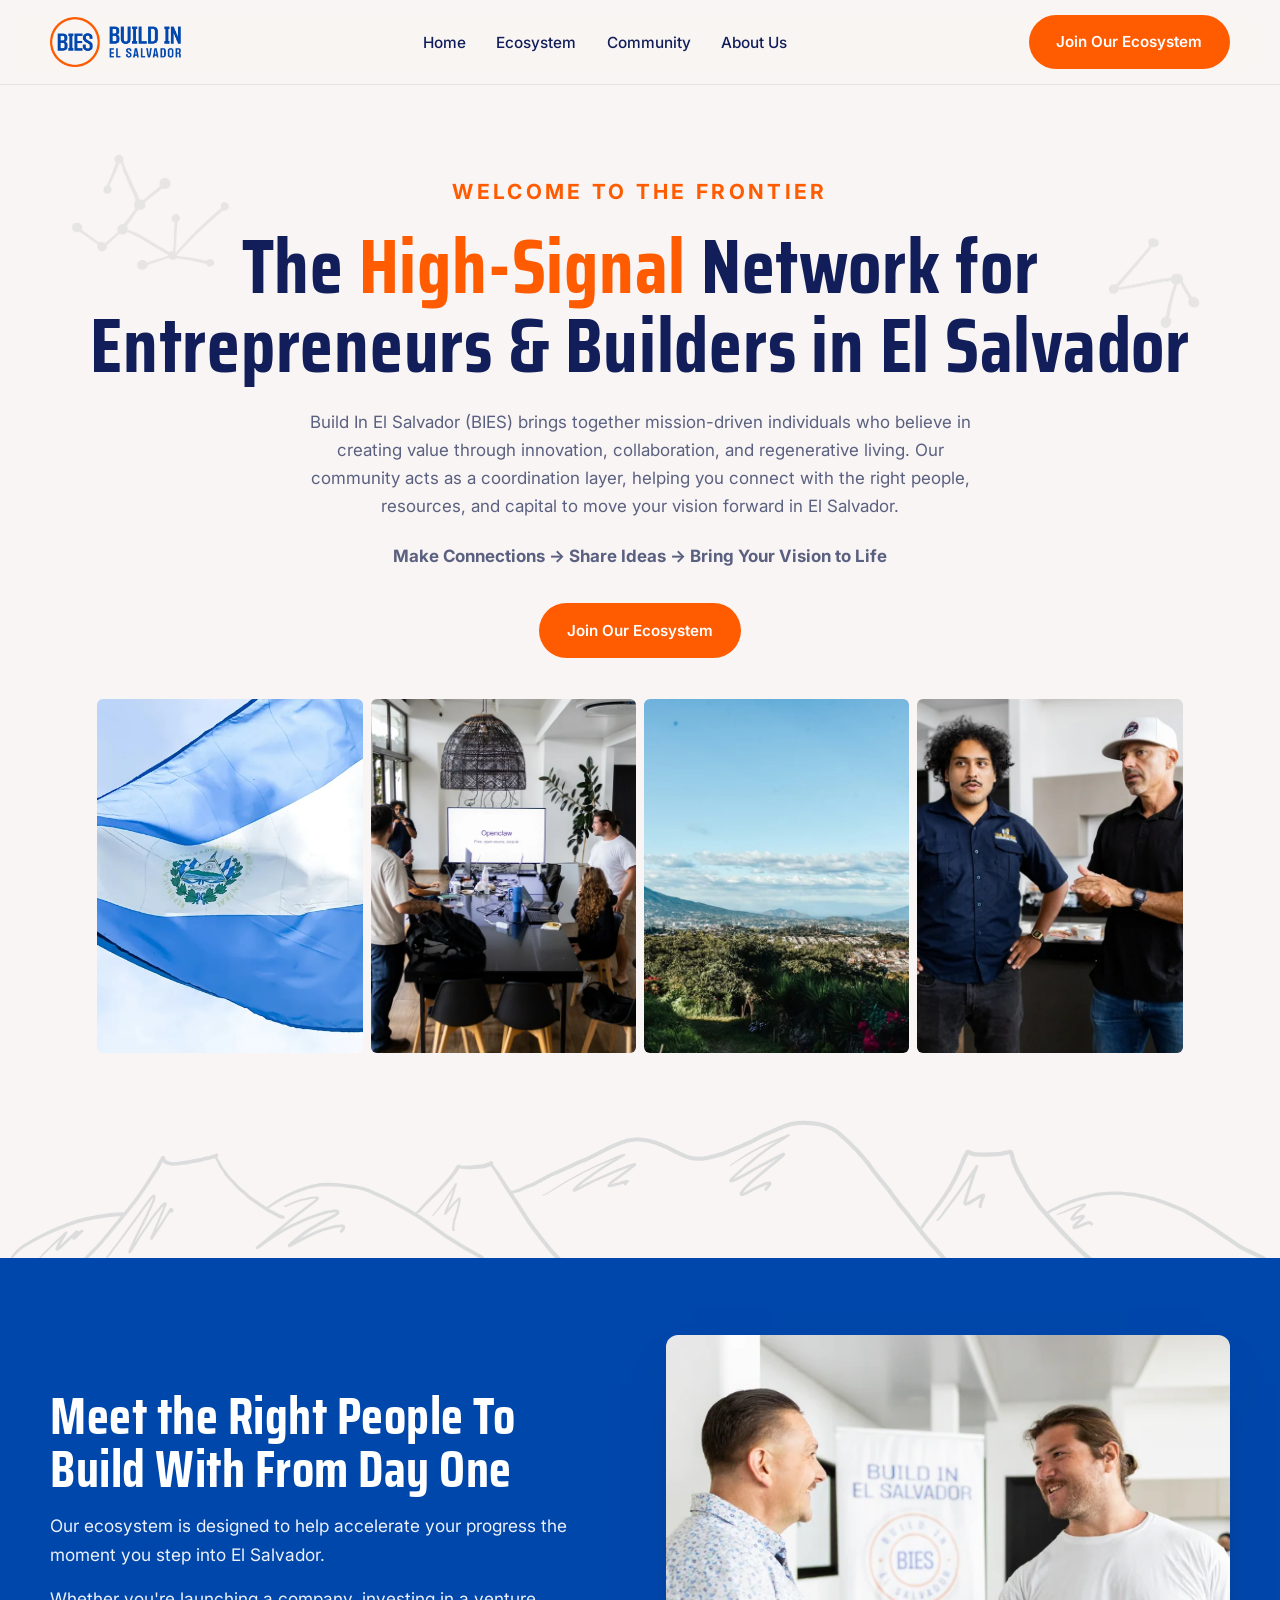
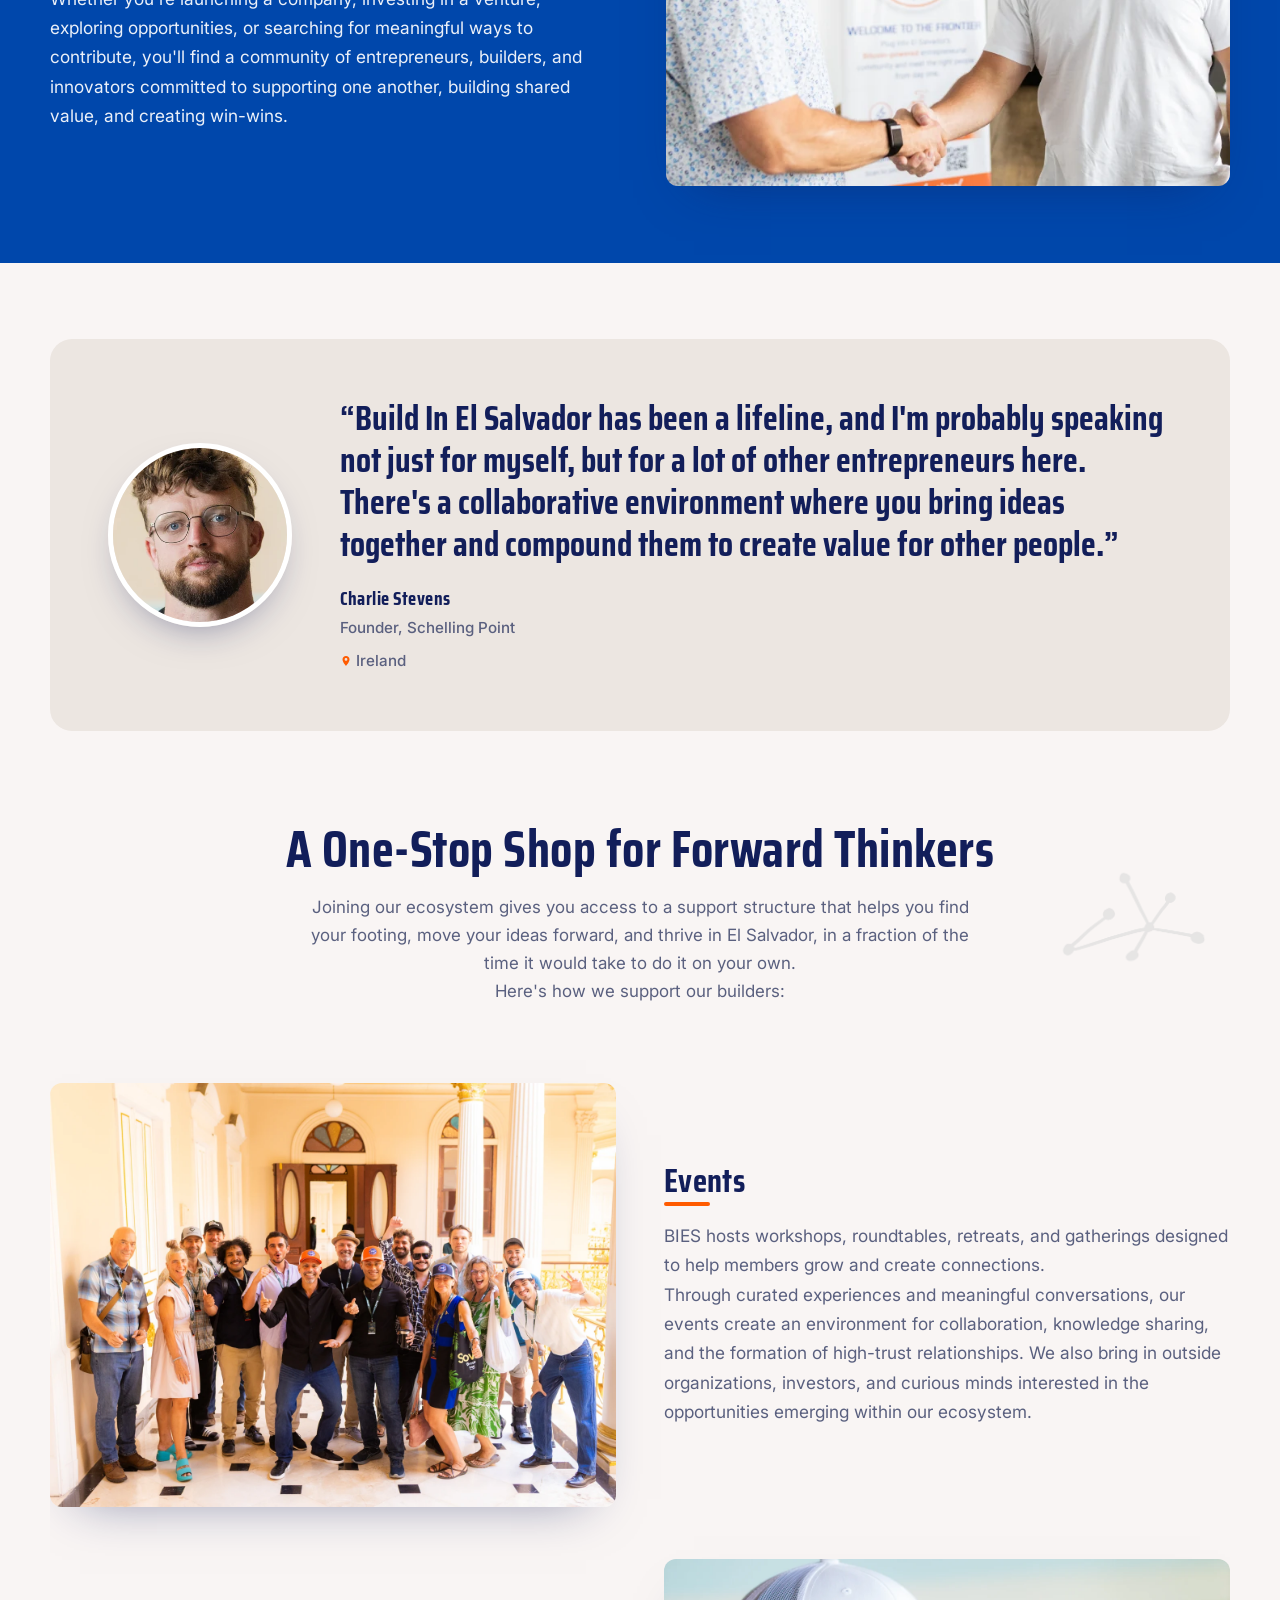
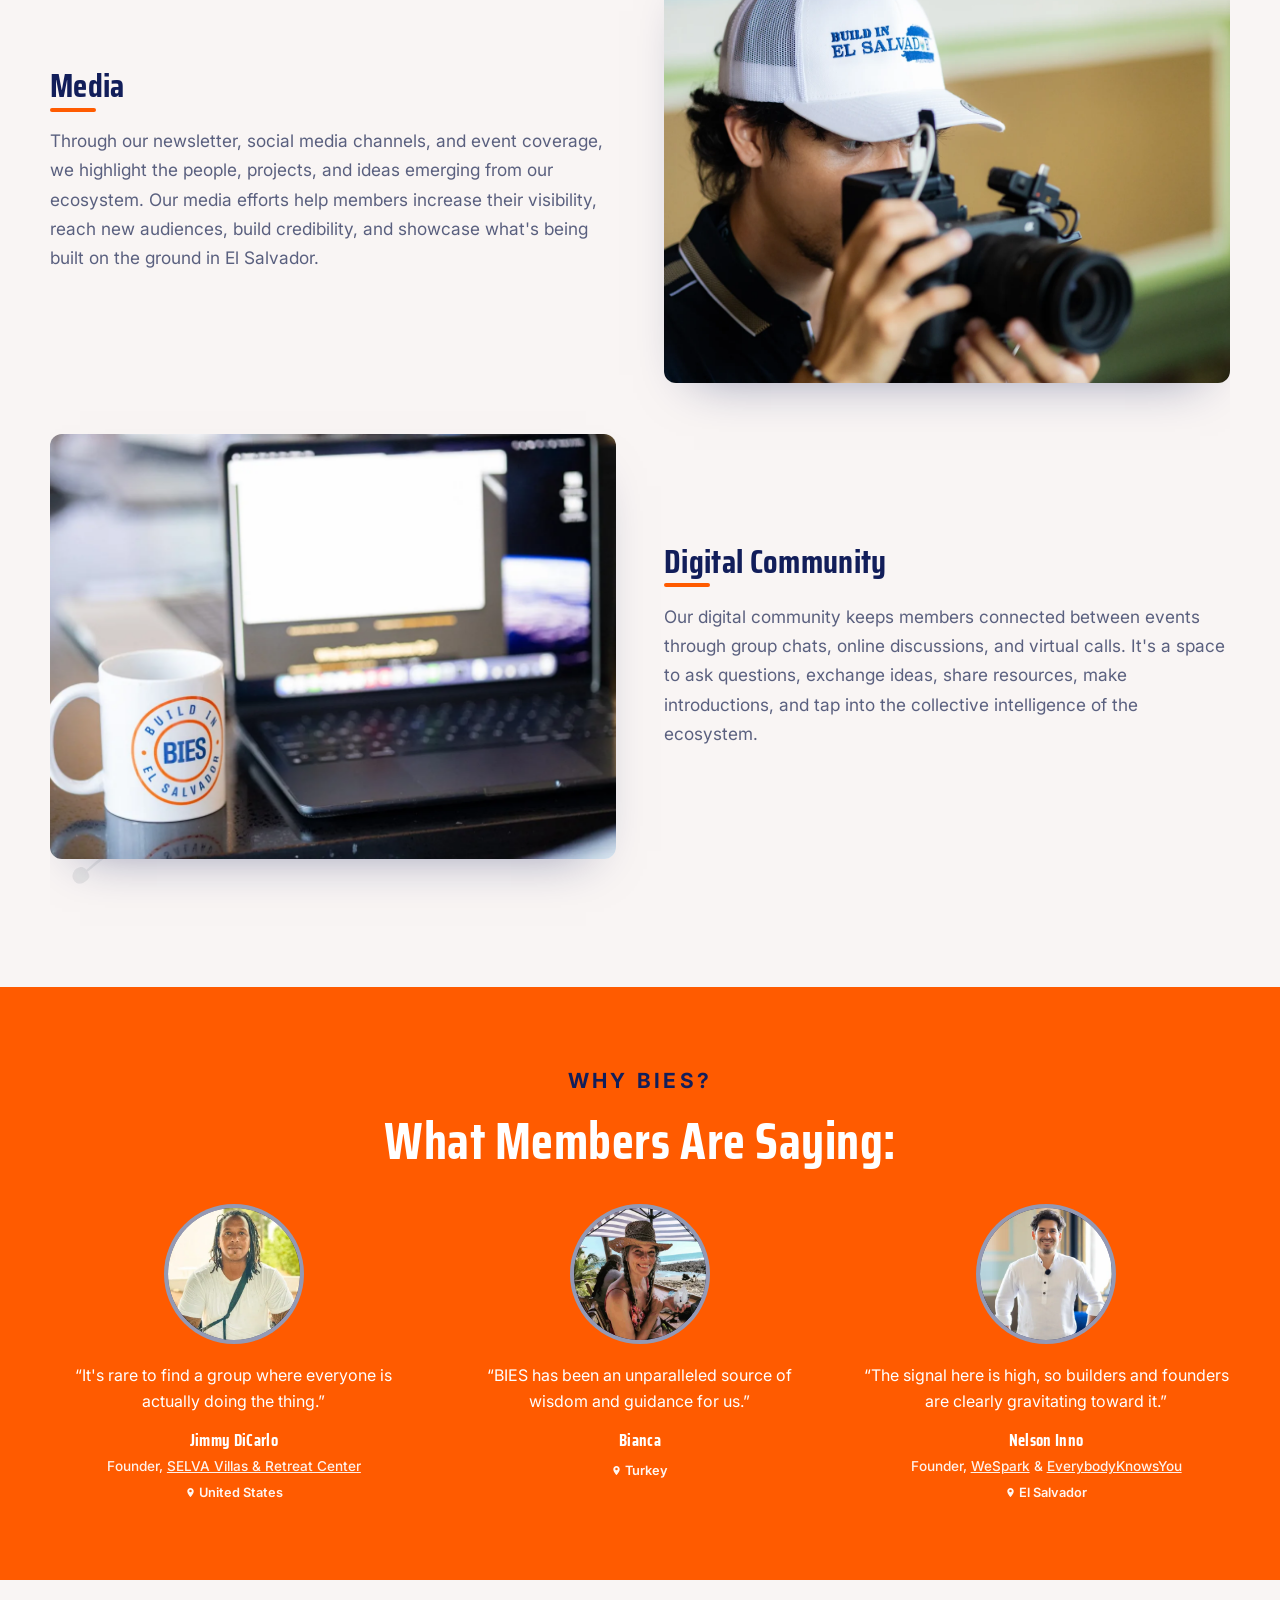
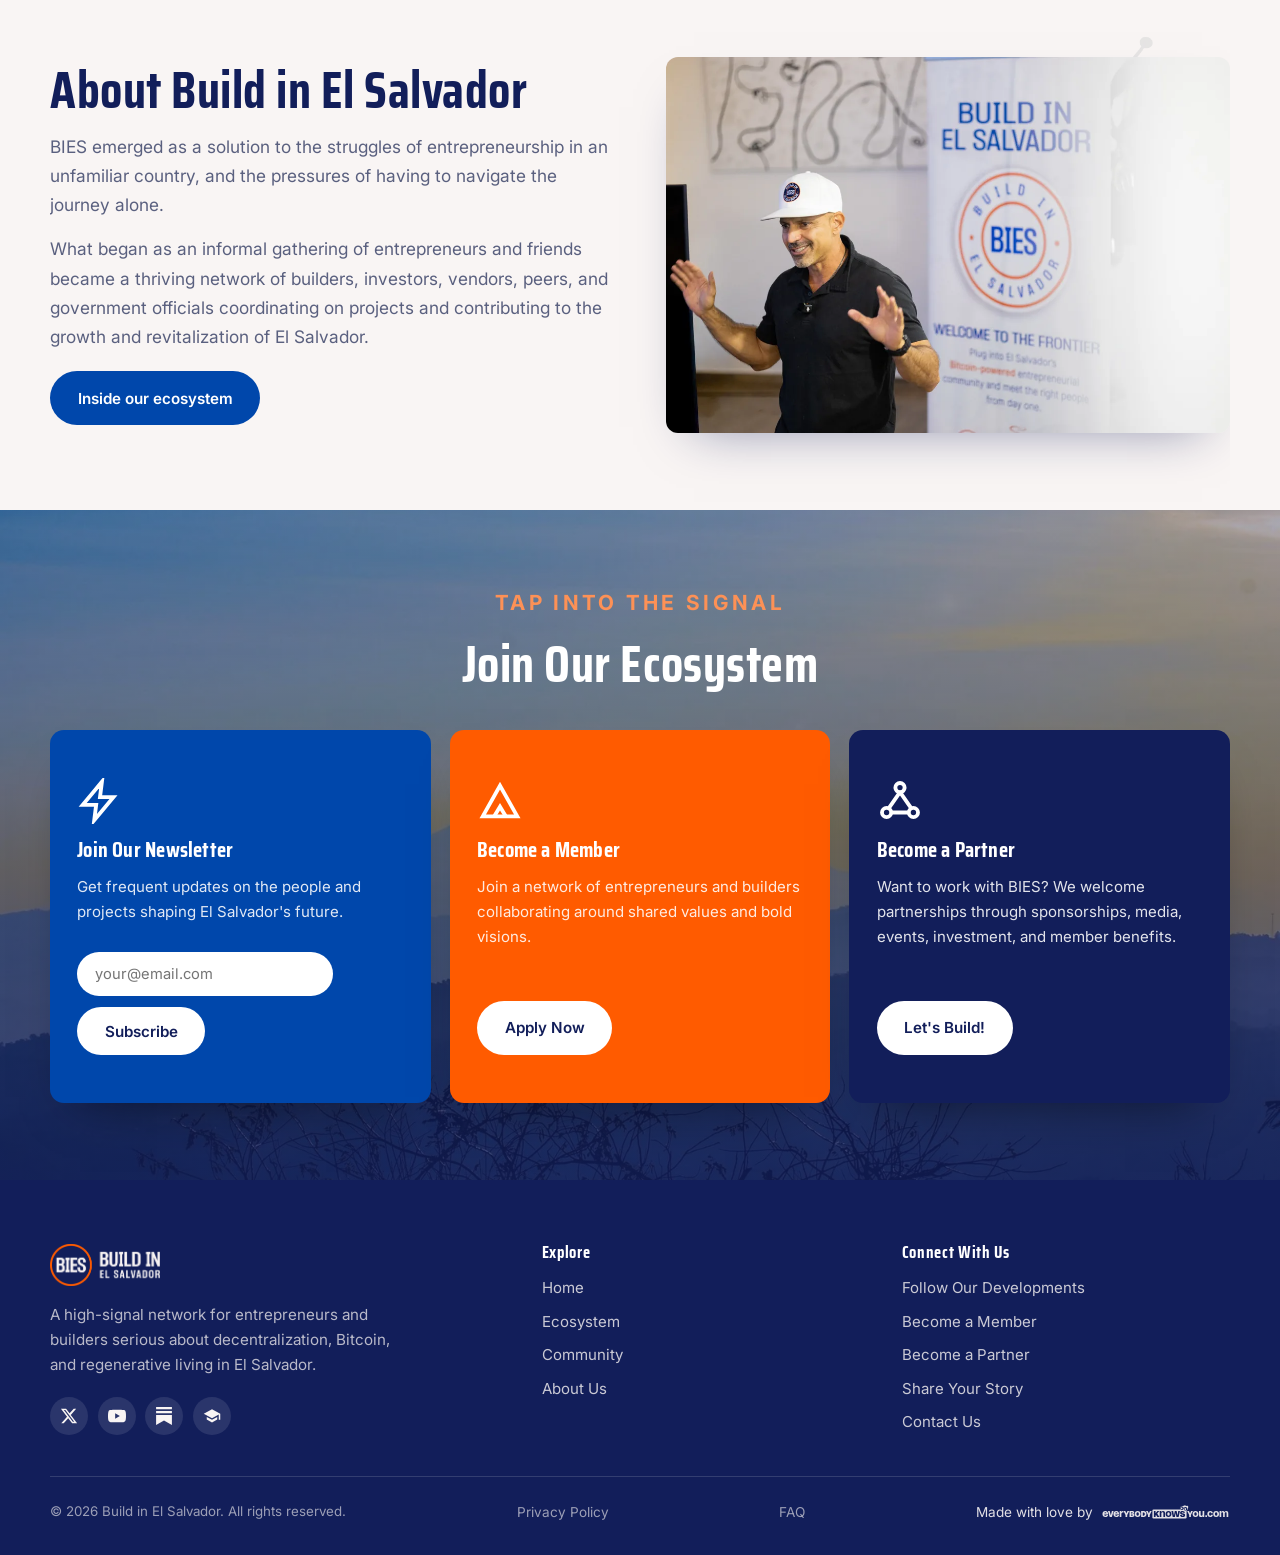
==== commit a06423ea: "Balance partner logos by optical area instead of fixed height" ====
--- a/index.html
+++ b/index.html
@@ -46,8 +46,8 @@
 <link rel="stylesheet" href="https://fonts.googleapis.com/css2?family=Saira+Condensed:wght@500;600;700&family=Inter:wght@400;500;600;700&display=swap" media="print" onload="this.media='all'">
 <noscript><link rel="stylesheet" href="https://fonts.googleapis.com/css2?family=Saira+Condensed:wght@500;600;700&family=Inter:wght@400;500;600;700&display=swap"></noscript>
 
-<link rel="stylesheet" href="assets/css/tokens.css?v=46a800b0">
-<link rel="stylesheet" href="assets/css/styles.css?v=46a800b0">
+<link rel="stylesheet" href="assets/css/tokens.css?v=4a2b76f7">
+<link rel="stylesheet" href="assets/css/styles.css?v=4a2b76f7">
 <script type="application/ld+json">{
   "@context": "https://schema.org",
   "@graph": [
@@ -492,6 +492,6 @@
       </a>
     </div>
   </div>
-  <script src="assets/js/main.js?v=46a800b0" defer></script>
+  <script src="assets/js/main.js?v=4a2b76f7" defer></script>
 </body>
 </html>
--- a/assets/css/styles.css
+++ b/assets/css/styles.css
@@ -216,8 +216,8 @@
 
 /* ---------- Partner logo strip ---------- */
 .logo-strip{display:grid;grid-template-columns:repeat(3,1fr);align-items:center;justify-items:center;gap:clamp(2rem,5vw,3.4rem) clamp(1.5rem,4vw,3rem);margin-top:2.2rem}
-.logo-strip img{width:auto;height:auto;max-height:80px;max-width:100%;object-fit:contain}
-@media (max-width:680px){.logo-strip{grid-template-columns:repeat(2,1fr);gap:2rem 1.5rem}.logo-strip img{max-height:62px}}
+.logo-strip img{width:auto;height:auto;max-height:calc(var(--lh,1) * 84px);max-width:100%;object-fit:contain}
+@media (max-width:680px){.logo-strip{grid-template-columns:repeat(2,1fr);gap:2rem 1.5rem}.logo-strip img{max-height:calc(var(--lh,1) * 66px)}}
 
 /* ---------- CTA band (Tap Into the Signal) ---------- */
 .signal{position:relative;color:#fff;text-align:center;overflow:hidden}
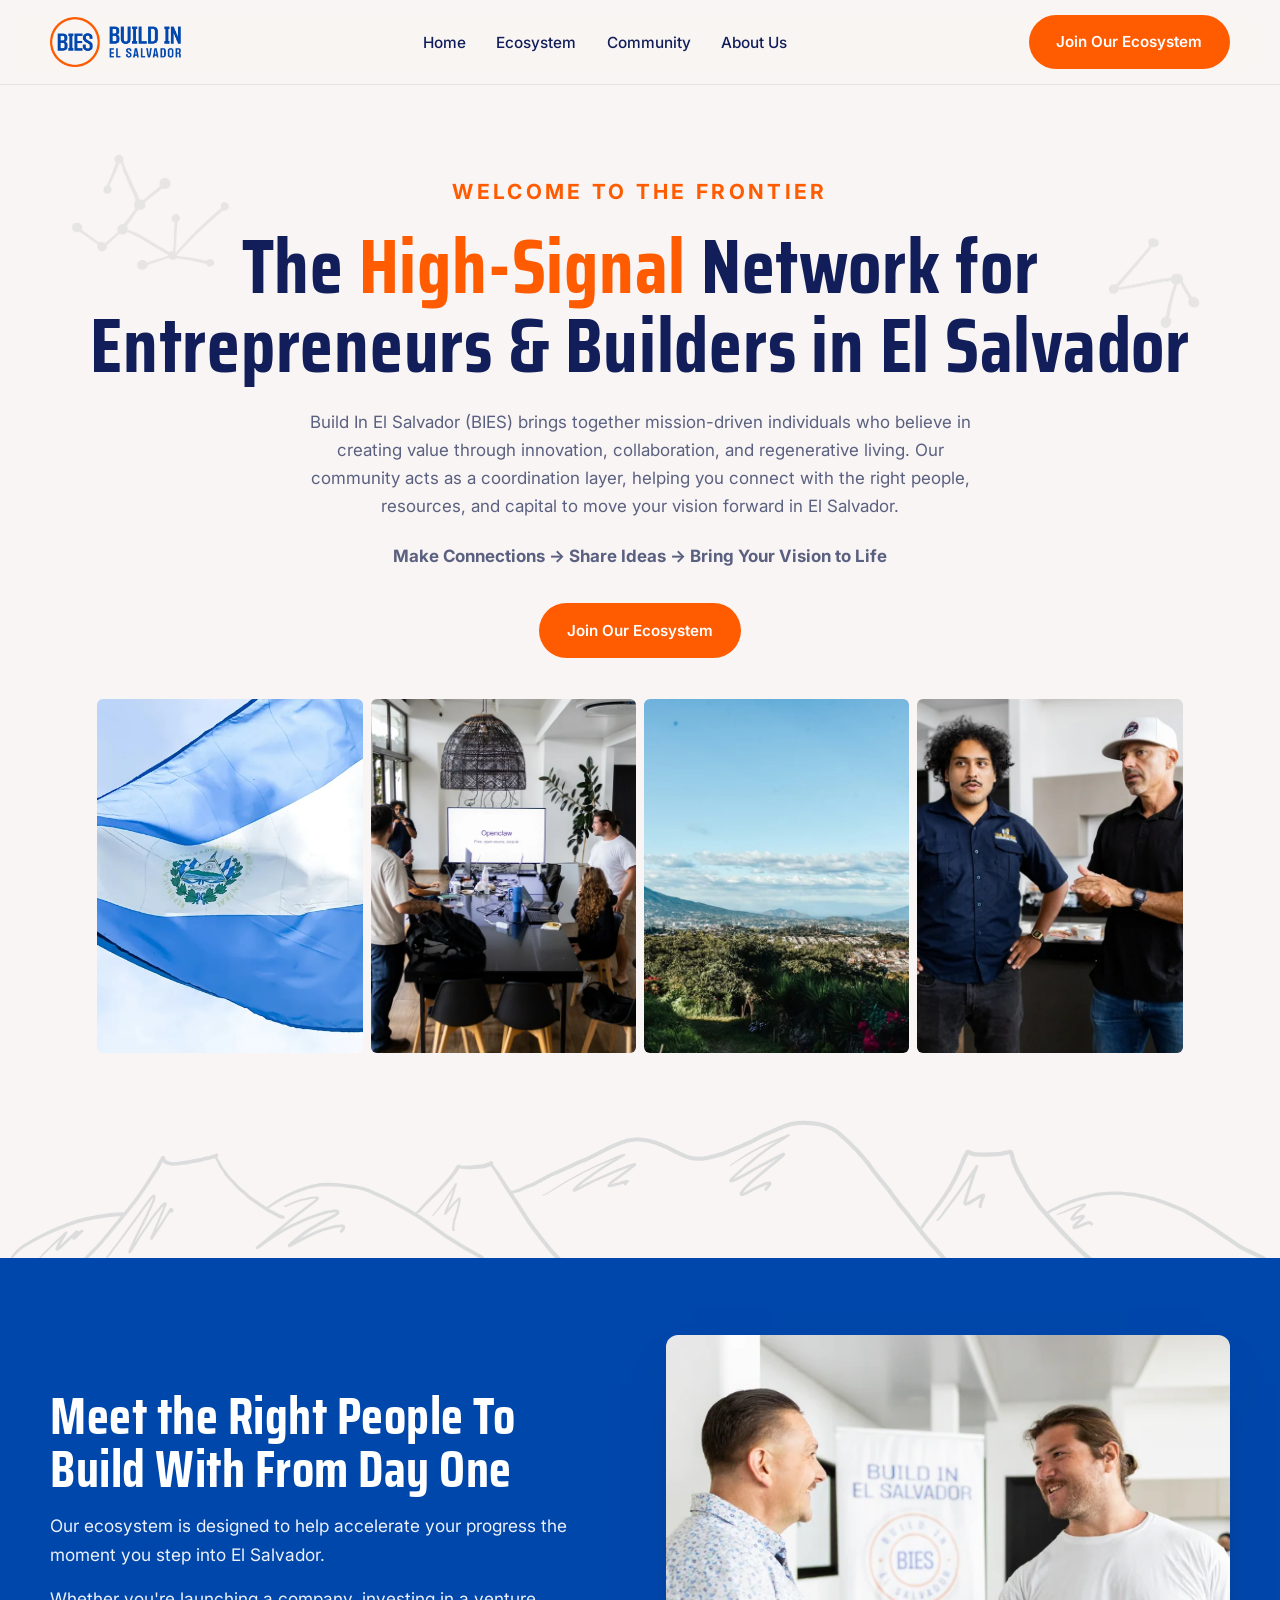
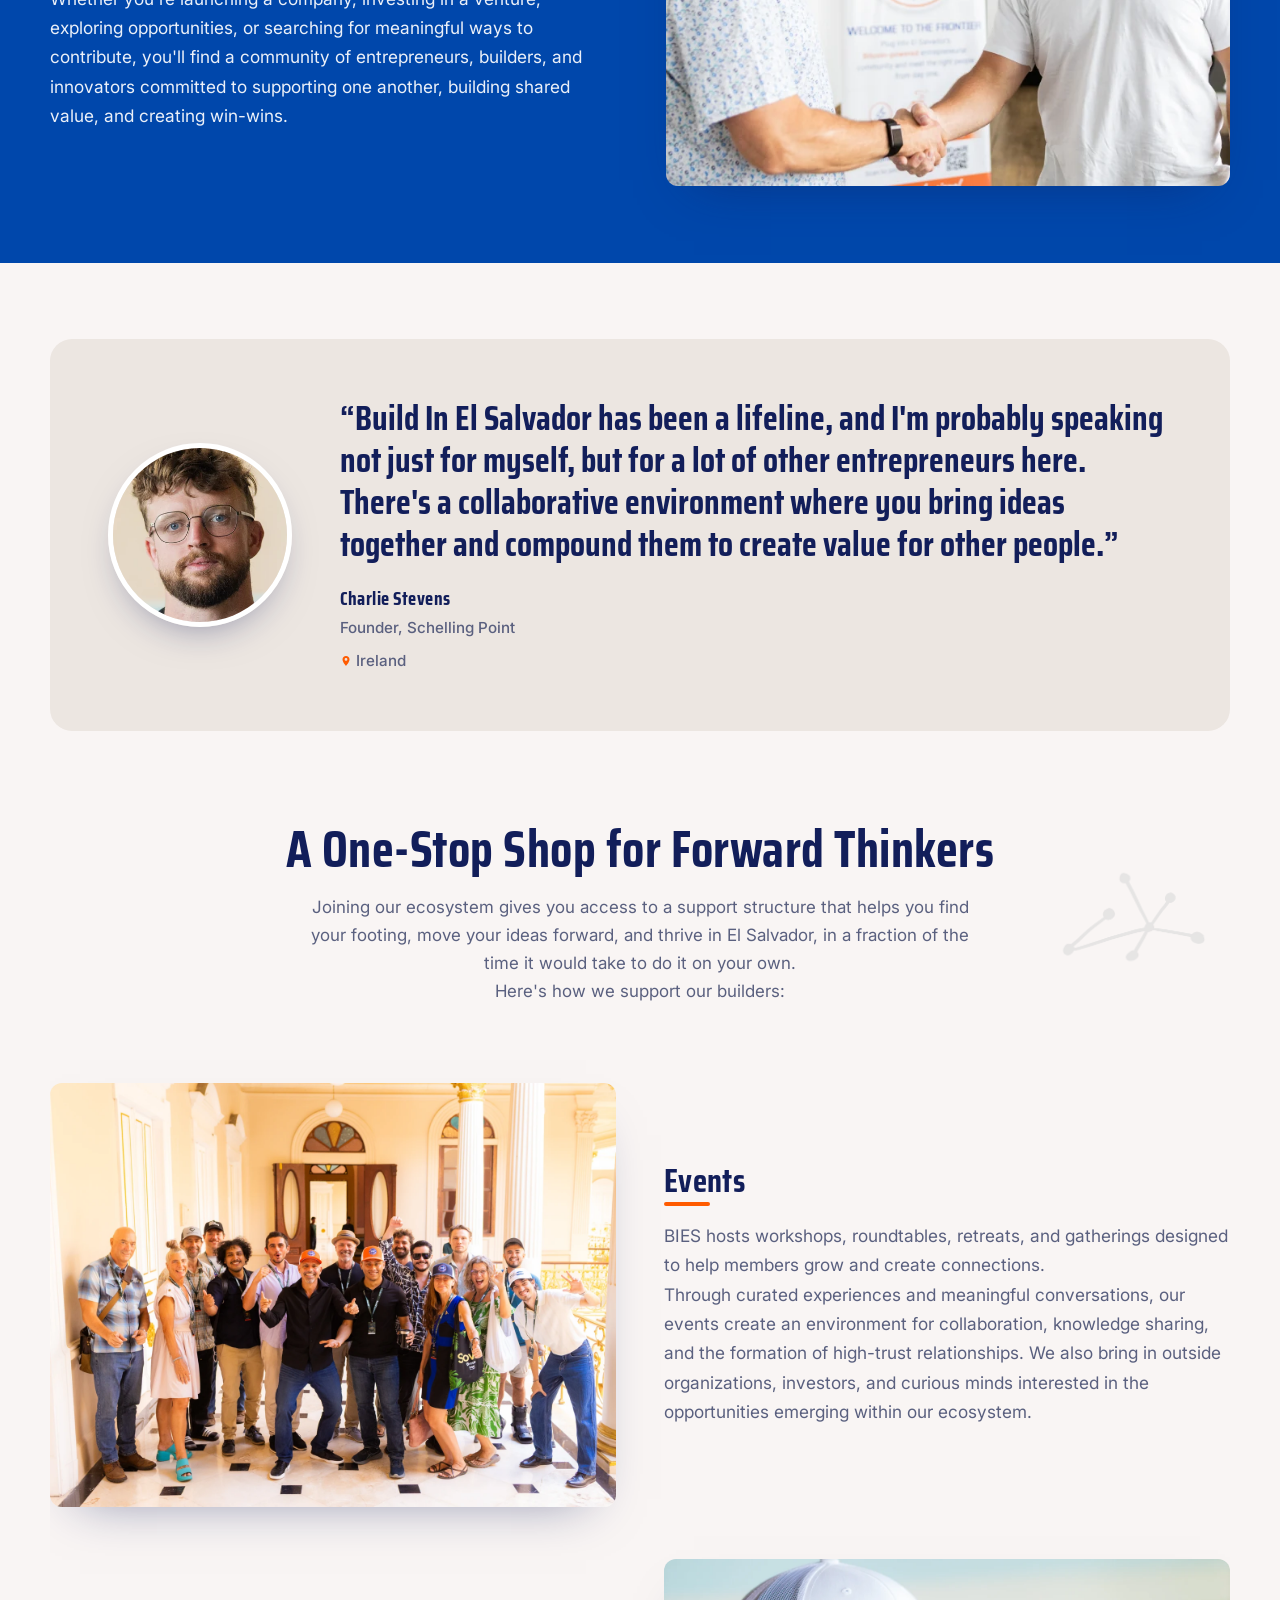
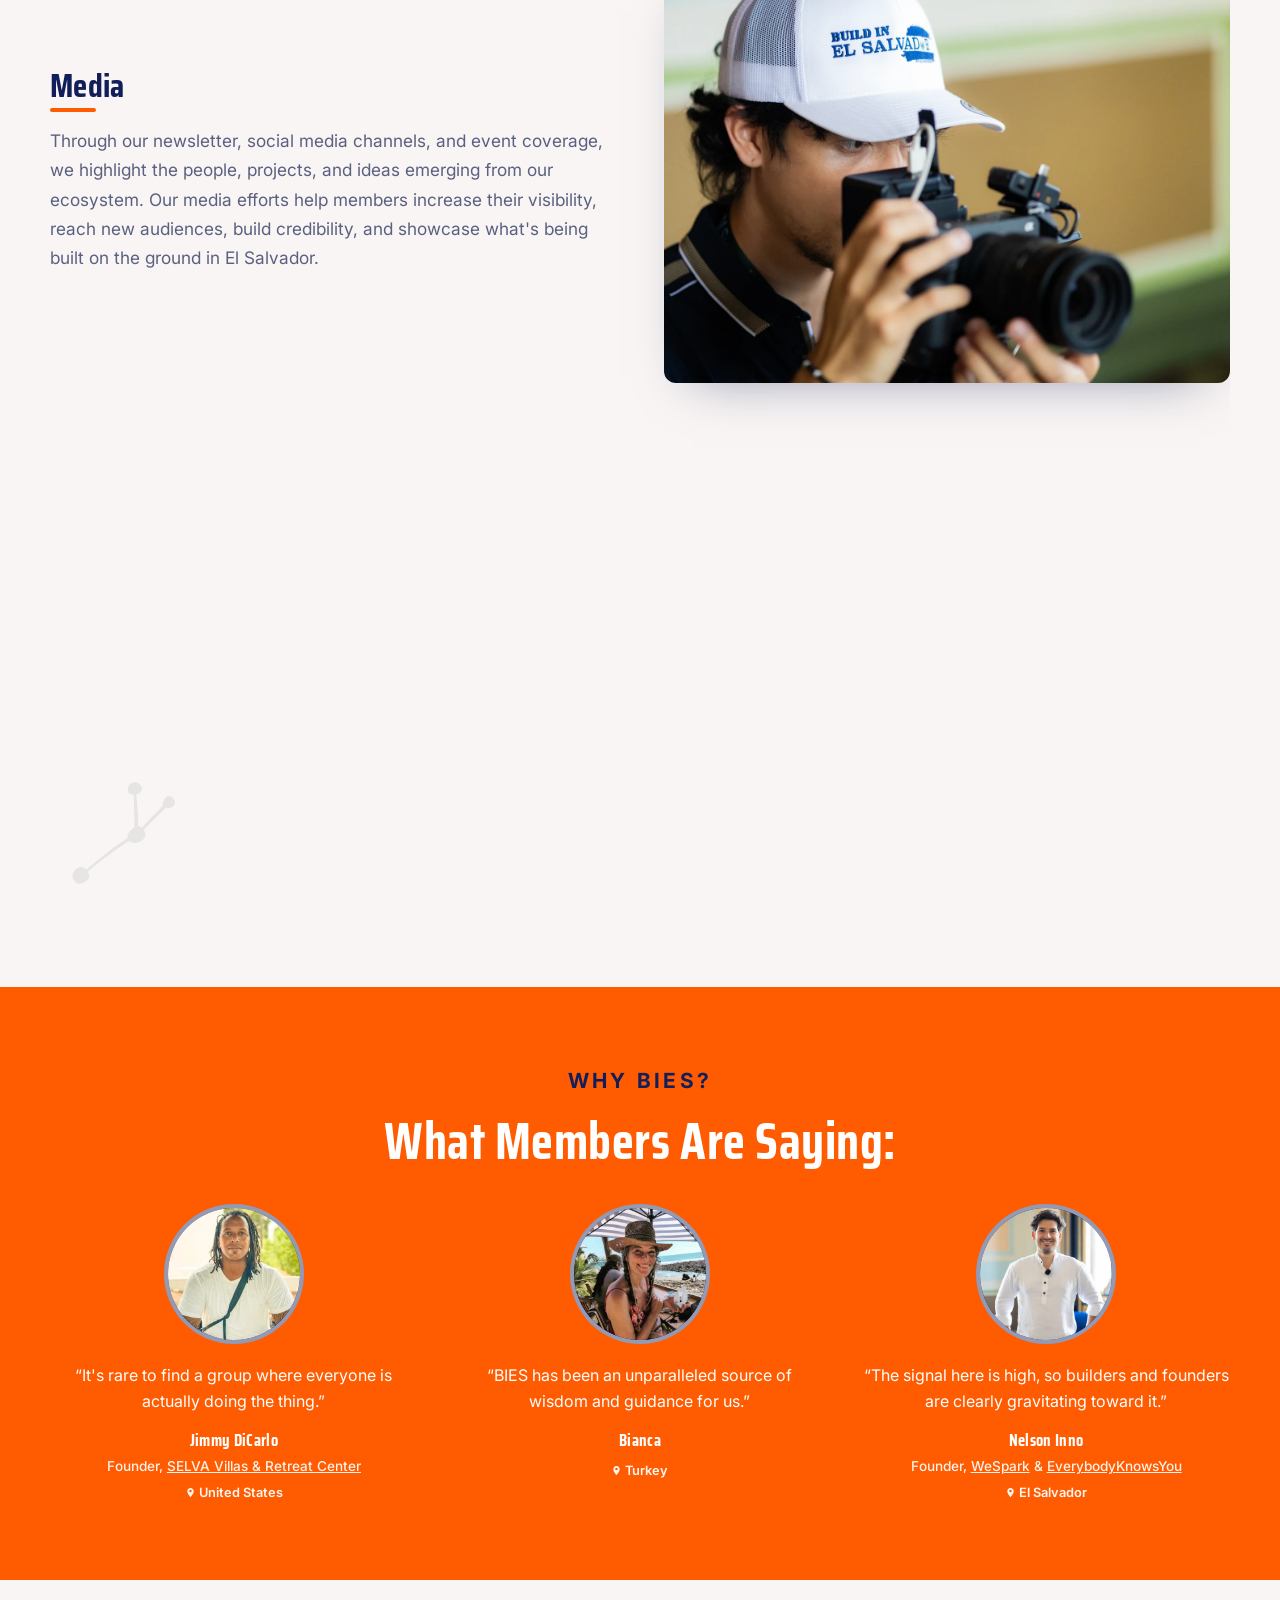
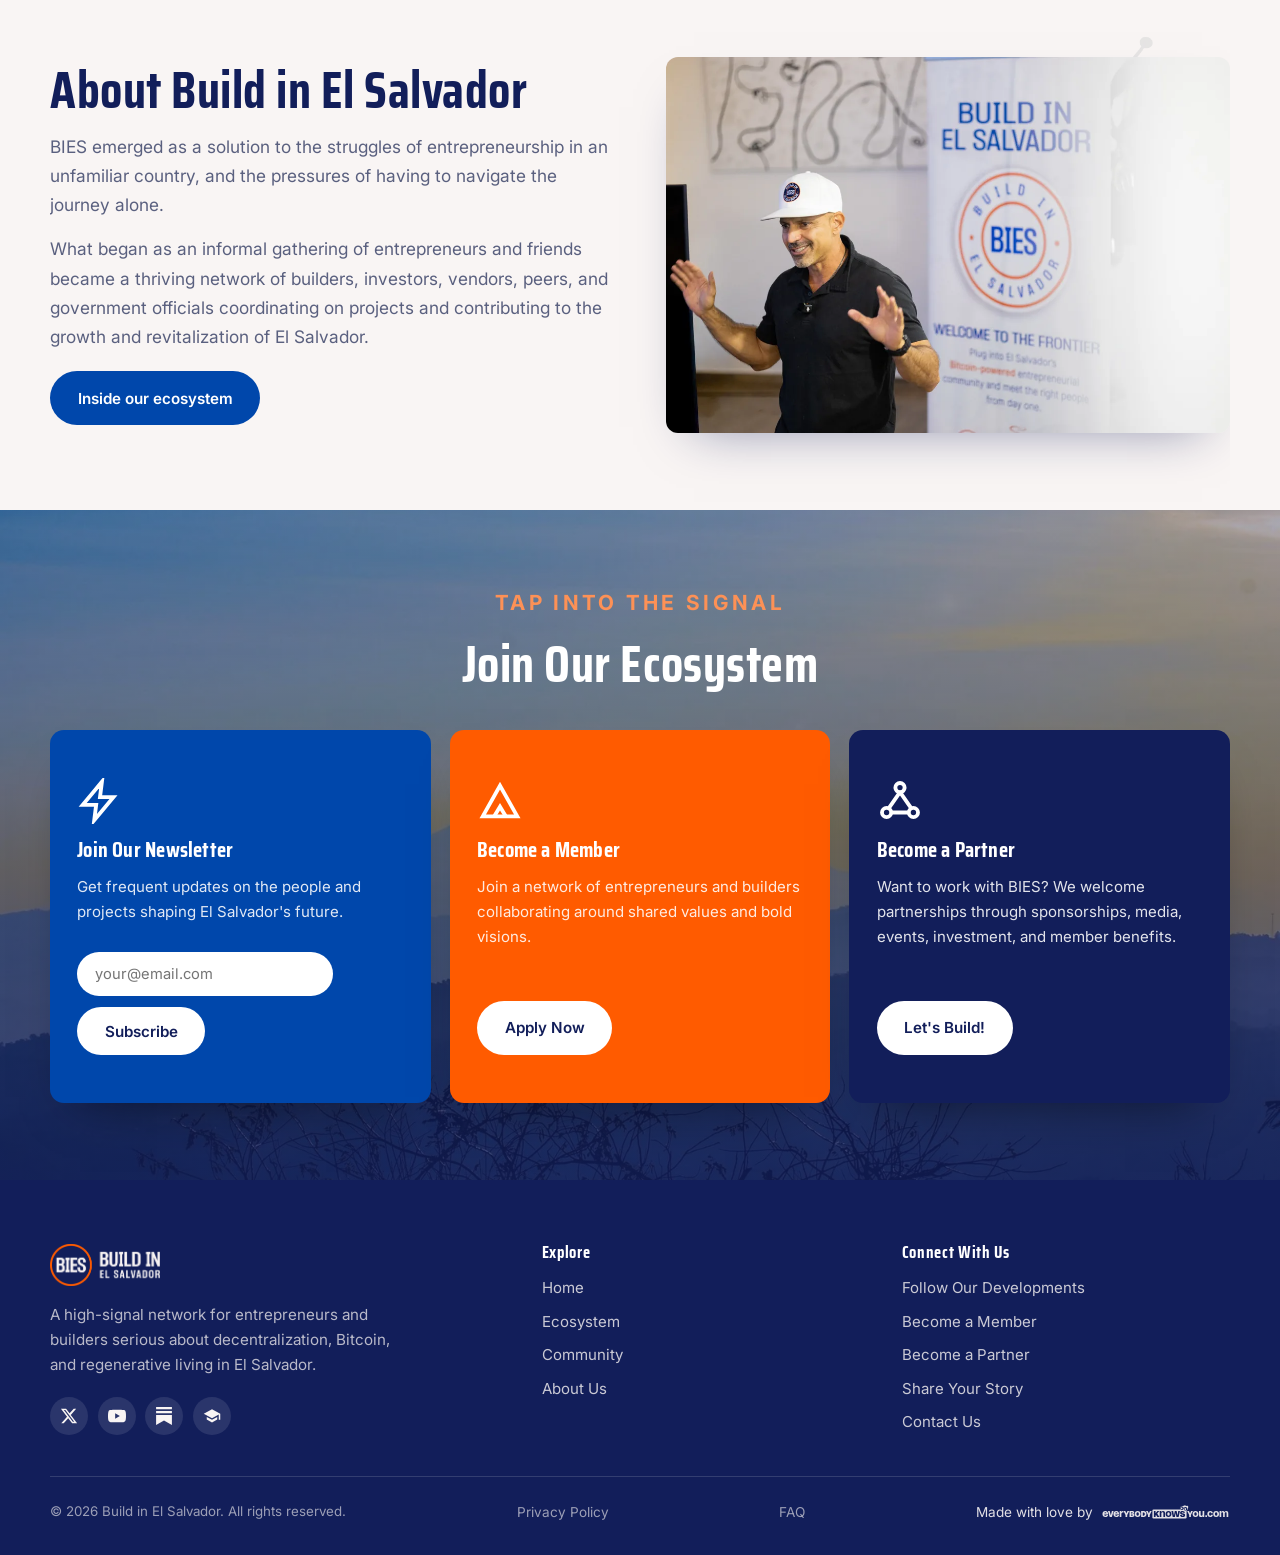
==== commit a019f017: "Link partner logos to their websites" ====
--- a/index.html
+++ b/index.html
@@ -46,8 +46,8 @@
 <link rel="stylesheet" href="https://fonts.googleapis.com/css2?family=Saira+Condensed:wght@500;600;700&family=Inter:wght@400;500;600;700&display=swap" media="print" onload="this.media='all'">
 <noscript><link rel="stylesheet" href="https://fonts.googleapis.com/css2?family=Saira+Condensed:wght@500;600;700&family=Inter:wght@400;500;600;700&display=swap"></noscript>
 
-<link rel="stylesheet" href="assets/css/tokens.css?v=4a2b76f7">
-<link rel="stylesheet" href="assets/css/styles.css?v=4a2b76f7">
+<link rel="stylesheet" href="assets/css/tokens.css?v=ea01794f">
+<link rel="stylesheet" href="assets/css/styles.css?v=ea01794f">
 <script type="application/ld+json">{
   "@context": "https://schema.org",
   "@graph": [
@@ -492,6 +492,6 @@
       </a>
     </div>
   </div>
-  <script src="assets/js/main.js?v=4a2b76f7" defer></script>
+  <script src="assets/js/main.js?v=ea01794f" defer></script>
 </body>
 </html>
--- a/assets/css/styles.css
+++ b/assets/css/styles.css
@@ -215,9 +215,13 @@
 .partner p{color:var(--muted);font-size:.96rem}
 
 /* ---------- Partner logo strip ---------- */
-.logo-strip{display:grid;grid-template-columns:repeat(3,1fr);align-items:center;justify-items:center;gap:clamp(2rem,5vw,3.4rem) clamp(1.5rem,4vw,3rem);margin-top:2.2rem}
+.logo-strip{display:flex;flex-wrap:wrap;justify-content:center;align-items:center;row-gap:clamp(2rem,5vw,3.4rem);margin-top:2.2rem}
+.logo-strip span{flex:0 0 33.333%;display:flex;align-items:center;justify-content:center;padding:0 clamp(.8rem,2vw,1.5rem)}
+.logo-strip a{display:flex;align-items:center;justify-content:center;border-radius:8px;transition:opacity .18s ease,transform .18s ease}
+.logo-strip a:hover{opacity:.7;transform:translateY(-2px)}
+.logo-strip a:focus-visible{outline:2px solid var(--orange);outline-offset:6px}
 .logo-strip img{width:auto;height:auto;max-height:calc(var(--lh,1) * 84px);max-width:100%;object-fit:contain}
-@media (max-width:680px){.logo-strip{grid-template-columns:repeat(2,1fr);gap:2rem 1.5rem}.logo-strip img{max-height:calc(var(--lh,1) * 66px)}}
+@media (max-width:680px){.logo-strip{row-gap:2rem}.logo-strip span{flex-basis:50%}.logo-strip img{max-height:calc(var(--lh,1) * 66px)}}
 
 /* ---------- CTA band (Tap Into the Signal) ---------- */
 .signal{position:relative;color:#fff;text-align:center;overflow:hidden}
